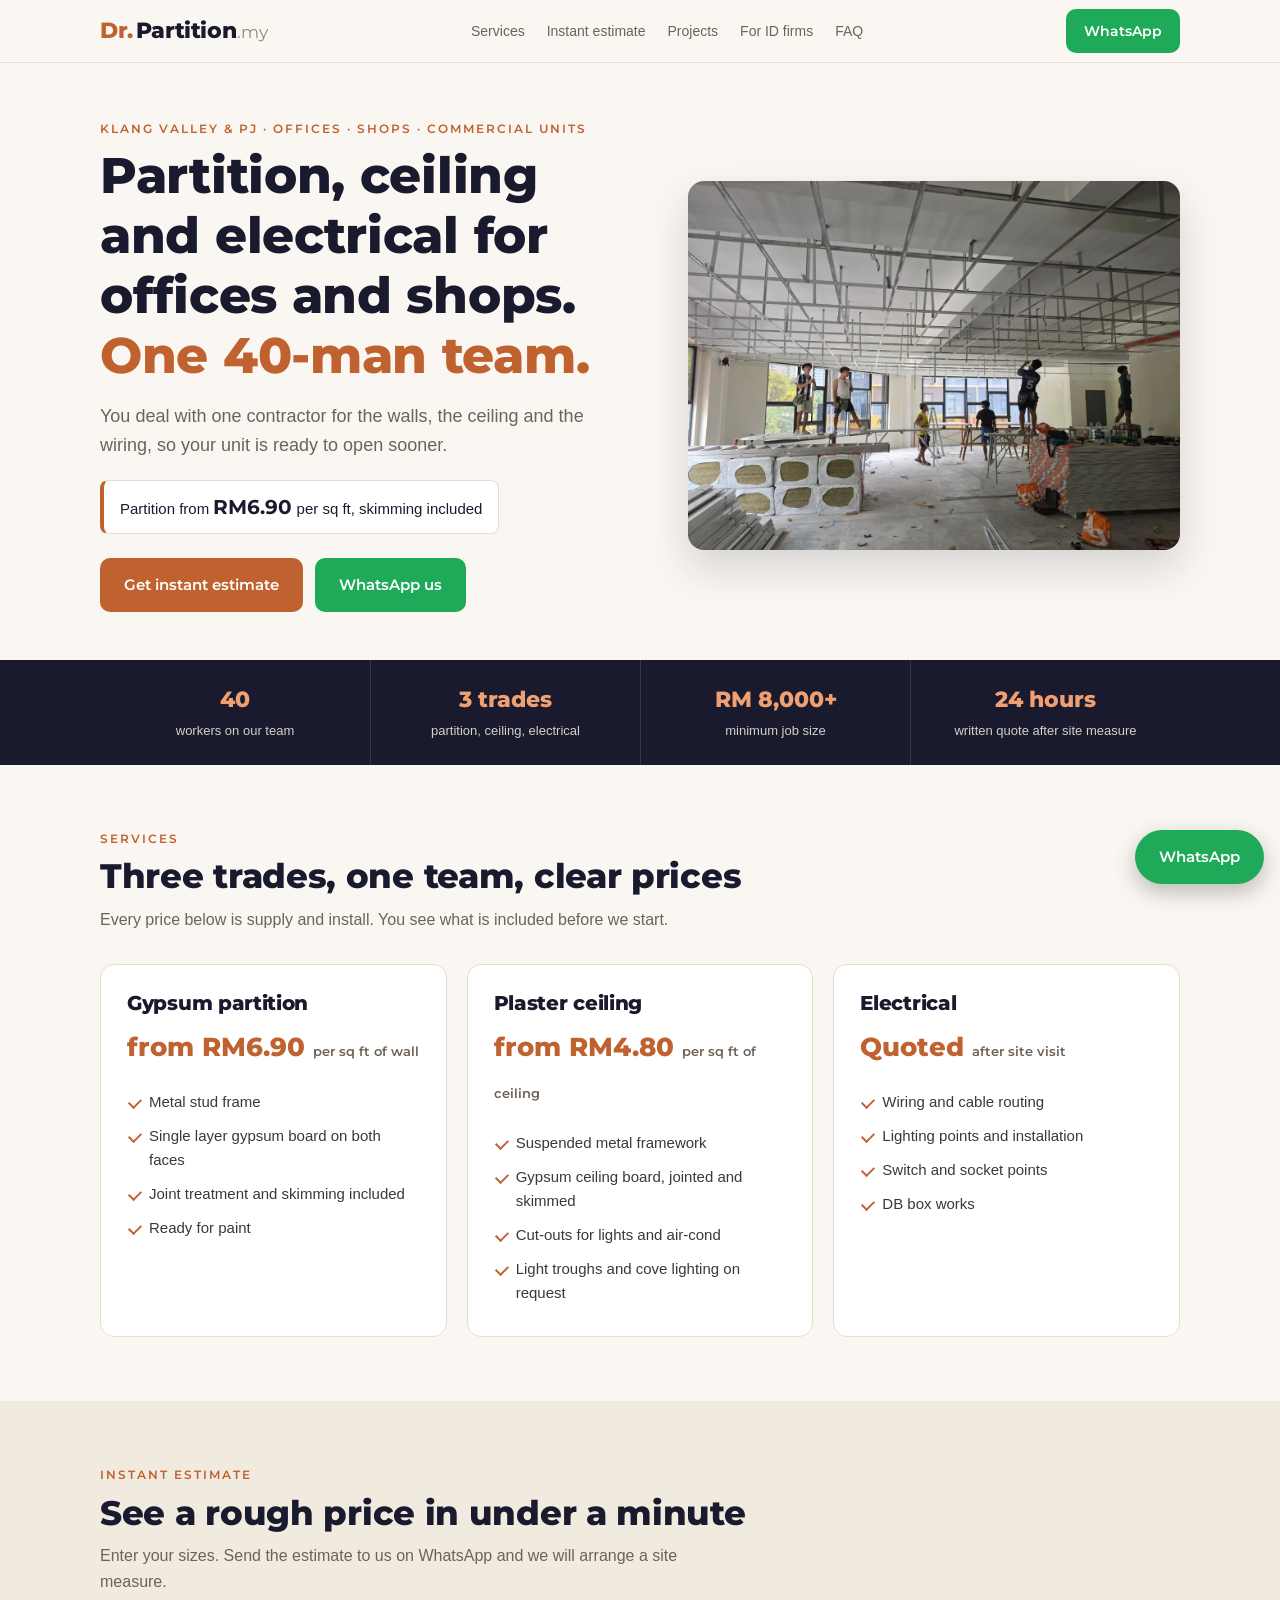
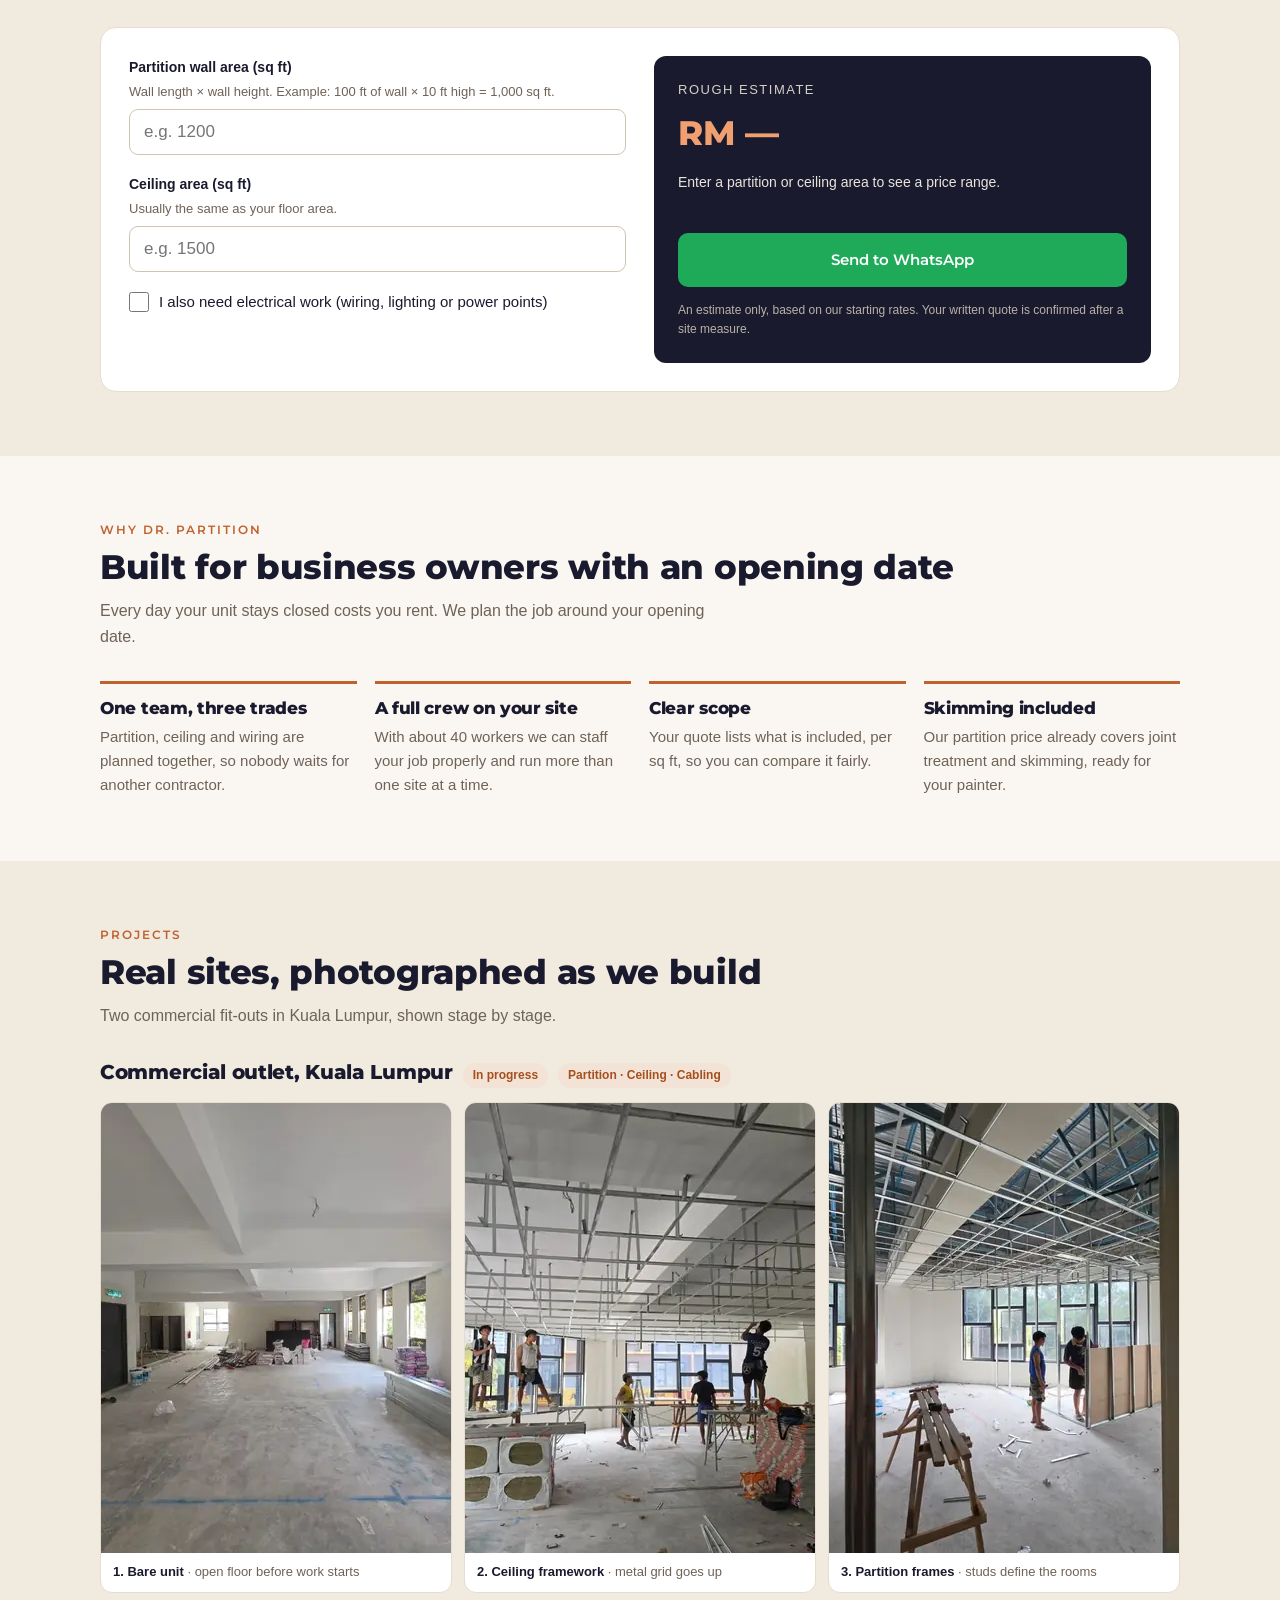
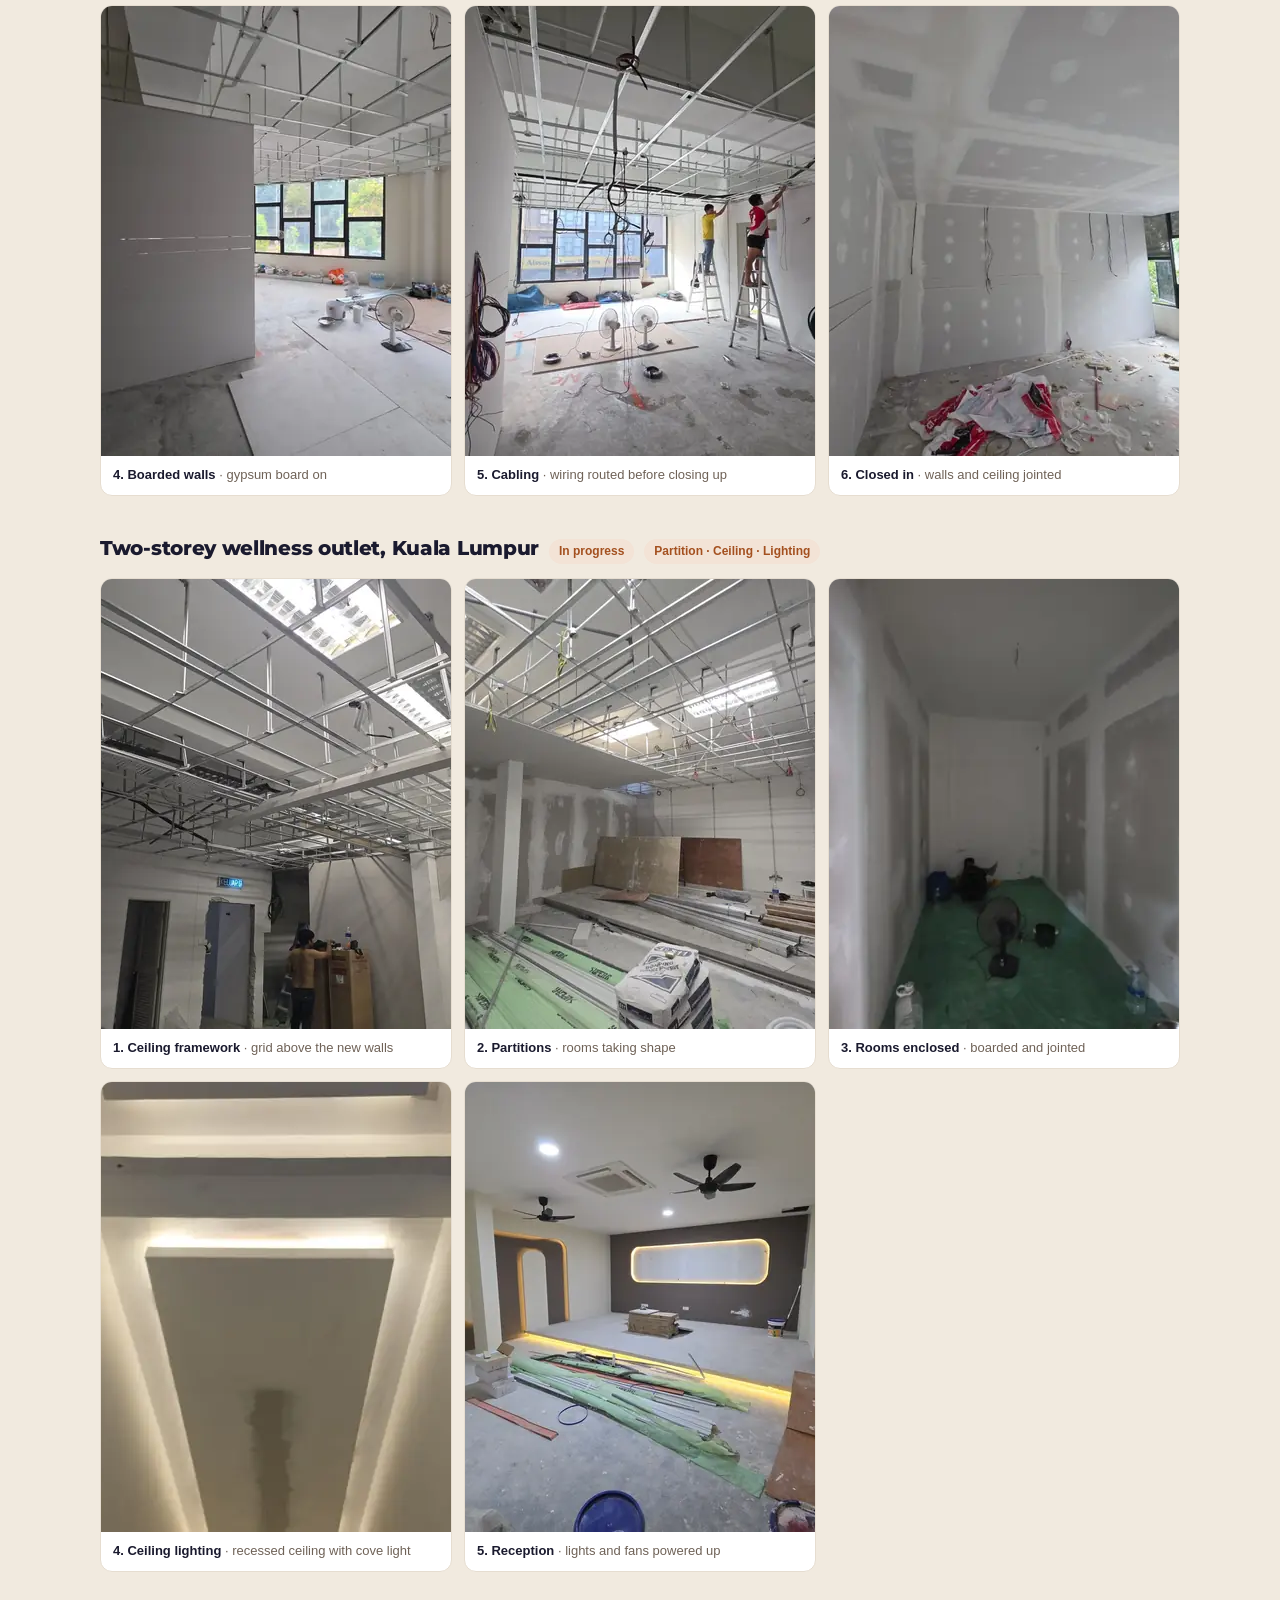
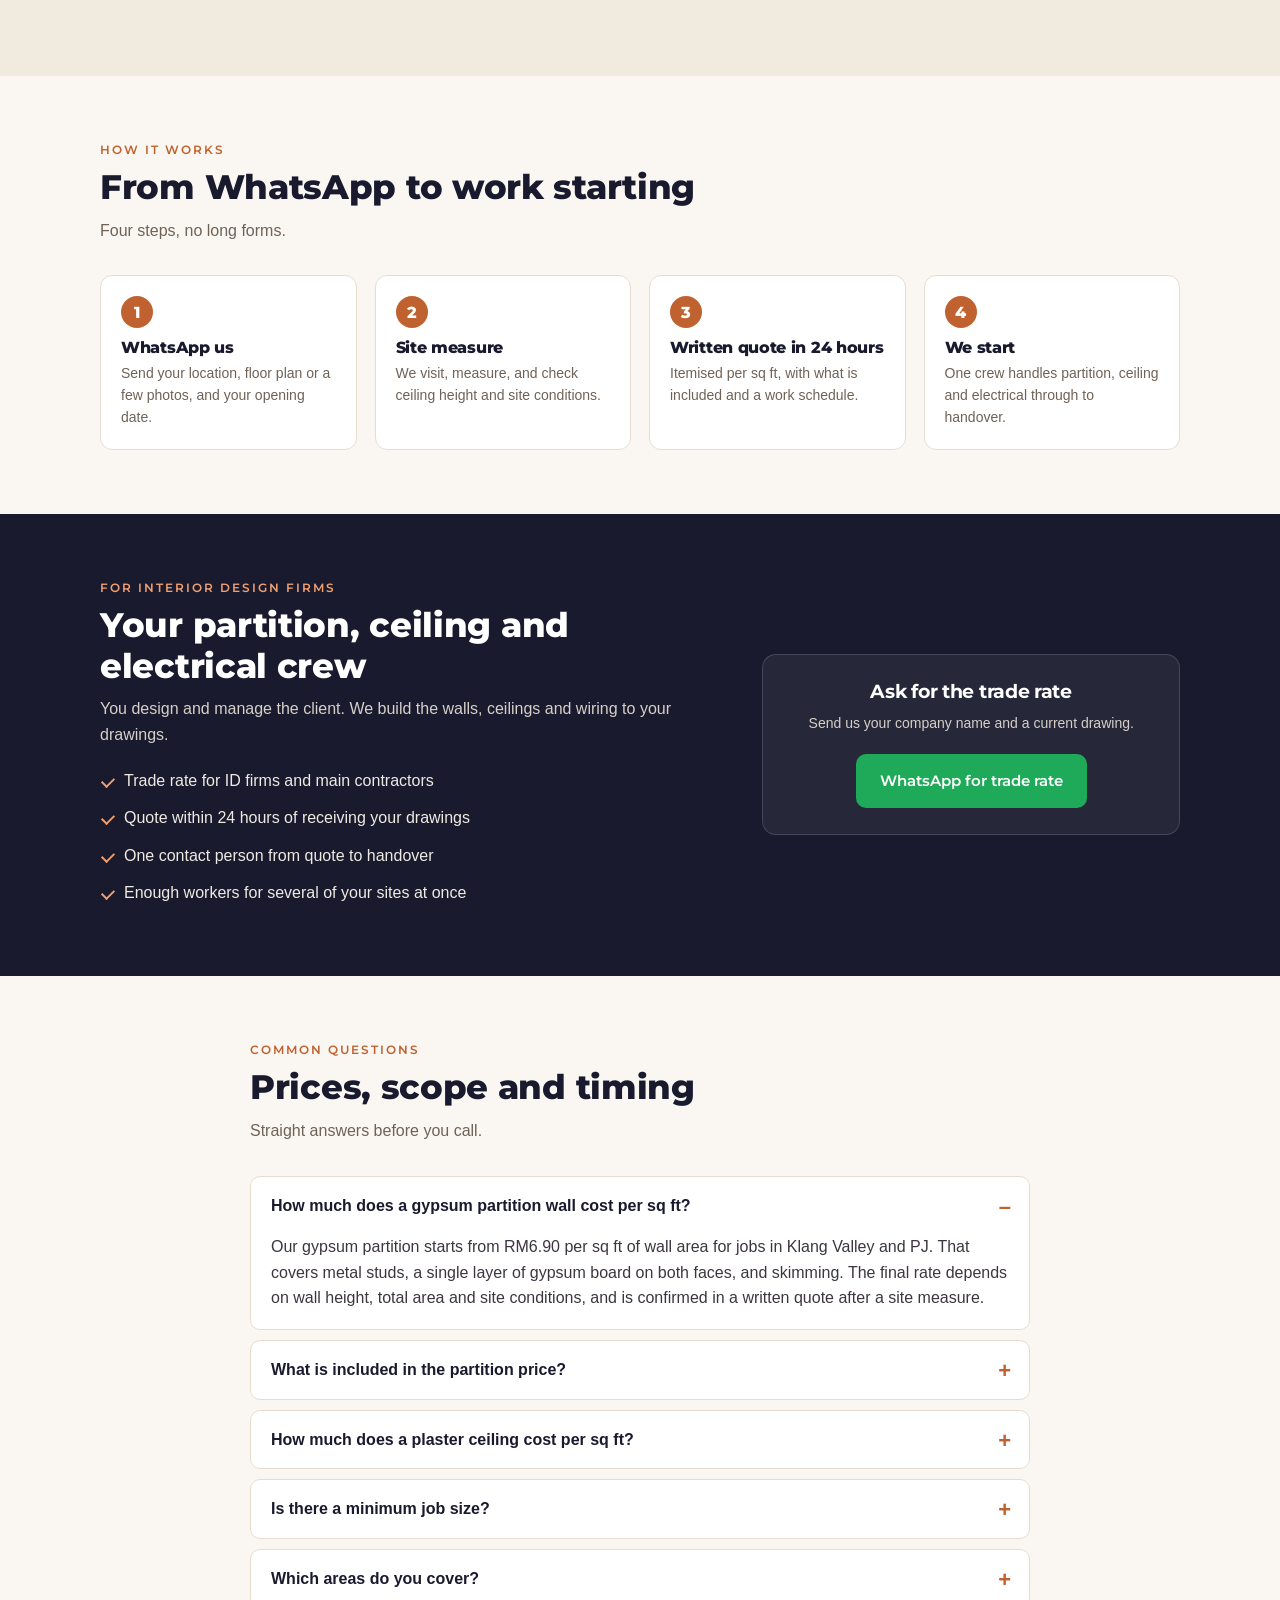
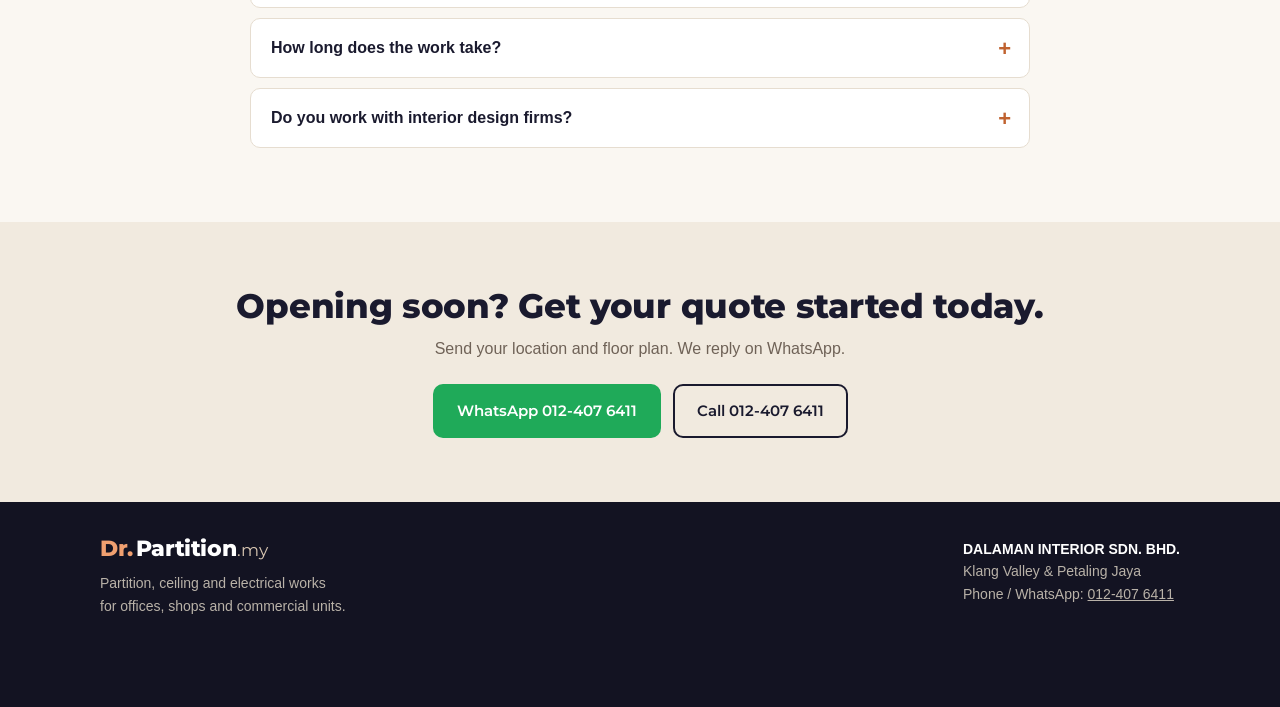
==== index.html @ 58183020 "Dr. Partition.my landing page: partition, ceiling, electrical Single static page with instant estima" ====
<!DOCTYPE html>
<html lang="en-MY">
<head>
<meta charset="UTF-8">
<meta name="viewport" content="width=device-width, initial-scale=1">
<title>Dr. Partition.my | Office & Shop Partition, Ceiling and Electrical in Klang Valley</title>
<meta name="description" content="Gypsum partition from RM6.90 per sq ft with skimming included, plaster ceiling from RM4.80 per sq ft, plus wiring. One 40-man team for offices and shops in Klang Valley and PJ. Jobs from RM 8,000.">
<link rel="canonical" href="https://drpartition.my/">
<meta property="og:type" content="website">
<meta property="og:title" content="Dr. Partition.my | Partition, Ceiling and Electrical for Offices and Shops">
<meta property="og:description" content="Partition from RM6.90 per sq ft, skimming included. One 40-man team in Klang Valley and PJ.">
<meta property="og:url" content="https://drpartition.my/">
<meta property="og:image" content="https://drpartition.my/img/a2-ceiling-grid.webp">
<meta name="theme-color" content="#1a1a2e">
<link rel="icon" href="data:image/svg+xml,%3Csvg xmlns='http://www.w3.org/2000/svg' viewBox='0 0 64 64'%3E%3Crect width='64' height='64' rx='12' fill='%231a1a2e'/%3E%3Ctext x='32' y='44' font-family='Arial' font-weight='800' font-size='34' text-anchor='middle' fill='%23f0a070'%3EDr%3C/text%3E%3C/svg%3E">
<link rel="preconnect" href="https://fonts.googleapis.com">
<link rel="preconnect" href="https://fonts.gstatic.com" crossorigin>
<link rel="stylesheet" href="https://fonts.googleapis.com/css2?family=Montserrat:wght@400;600;800&display=swap">
<style>
  :root { --ink:#1a1a2e; --accent:#c0622f; --accent-d:#a4501f; --muted:#6f6257; --line:#e6ddd0; --bg:#faf7f2; --card:#fff; --wa:#1faa59; }
  * { box-sizing:border-box; margin:0; padding:0; }
  html { scroll-behavior:smooth; }
  body { font-family:-apple-system,BlinkMacSystemFont,'Segoe UI',Roboto,sans-serif; color:var(--ink); background:var(--bg); line-height:1.6; font-size:16px; }
  img { max-width:100%; display:block; }
  a { color:inherit; }
  h1,h2,h3 { font-family:'Montserrat',sans-serif; line-height:1.2; letter-spacing:-.3px; }
  h2 { font-size:clamp(24px,3.4vw,34px); font-weight:800; margin-bottom:10px; }
  .wrap { max-width:1120px; margin:0 auto; padding:0 20px; }
  section { padding:64px 0; }
  .lead { color:var(--muted); max-width:640px; margin-bottom:32px; }
  .eyebrow { font-family:'Montserrat',sans-serif; font-weight:600; font-size:12px; letter-spacing:2px; text-transform:uppercase; color:var(--accent); margin-bottom:8px; }

  .brand { font-family:'Montserrat',sans-serif; font-weight:800; font-size:22px; letter-spacing:-.4px; color:var(--ink); text-decoration:none; white-space:nowrap; display:inline-flex; align-items:baseline; line-height:1; }
  .brand .b-dr { color:var(--accent); margin-right:3px; }
  .brand .b-tld { font-weight:400; color:#9a8470; letter-spacing:0; font-size:.78em; margin-left:1px; }
  .brand.on-dark { color:#fff; } .brand.on-dark .b-dr { color:#f0a070; } .brand.on-dark .b-tld { color:#d9c7b3; }

  header.top { position:sticky; top:0; z-index:20; background:rgba(250,247,242,.94); backdrop-filter:blur(8px); border-bottom:1px solid var(--line); }
  header.top .wrap { display:flex; align-items:center; justify-content:space-between; height:62px; gap:16px; }
  header.top nav { display:flex; gap:22px; font-size:14px; }
  header.top nav a { text-decoration:none; color:var(--muted); }
  header.top nav a:hover { color:var(--ink); }

  .btn { display:inline-flex; align-items:center; justify-content:center; gap:8px; font-family:'Montserrat',sans-serif; font-weight:600; font-size:15px; padding:13px 22px; border-radius:10px; text-decoration:none; border:2px solid transparent; cursor:pointer; white-space:nowrap; }
  .btn-wa { background:var(--wa); color:#fff; } .btn-wa:hover { background:#17904a; }
  .btn-main { background:var(--accent); color:#fff; } .btn-main:hover { background:var(--accent-d); }
  .btn-line { border-color:var(--ink); color:var(--ink); background:transparent; } .btn-line:hover { background:var(--ink); color:#fff; }
  .btn-sm { padding:9px 16px; font-size:14px; }

  .hero { padding:56px 0 48px; }
  .hero .wrap { display:grid; grid-template-columns:1.05fr .95fr; gap:44px; align-items:center; }
  .hero h1 { font-size:clamp(30px,4.6vw,50px); font-weight:800; margin-bottom:16px; }
  .hero h1 em { font-style:normal; color:var(--accent); }
  .hero p.sub { font-size:18px; color:var(--muted); margin-bottom:20px; max-width:520px; }
  .price-line { display:inline-block; background:#fff; border:1px solid var(--line); border-left:4px solid var(--accent); border-radius:8px; padding:10px 16px; margin-bottom:24px; font-size:15px; }
  .price-line b { font-family:'Montserrat',sans-serif; font-size:20px; }
  .cta-row { display:flex; flex-wrap:wrap; gap:12px; }
  .hero-img { border-radius:16px; overflow:hidden; aspect-ratio:4/3; background:#ddd; box-shadow:0 18px 40px rgba(26,26,46,.16); }
  .hero-img img { width:100%; height:100%; object-fit:cover; }

  .facts { background:var(--ink); color:#fff; padding:0; }
  .facts .wrap { display:grid; grid-template-columns:repeat(4,1fr); }
  .fact { padding:22px 14px; text-align:center; border-left:1px solid rgba(255,255,255,.12); }
  .fact:first-child { border-left:0; }
  .fact b { display:block; font-family:'Montserrat',sans-serif; font-size:22px; font-weight:800; color:#f0a070; }
  .fact span { font-size:13px; color:#d6d0c8; }

  .cards { display:grid; grid-template-columns:repeat(3,1fr); gap:20px; }
  .card { background:var(--card); border:1px solid var(--line); border-radius:14px; padding:26px; display:flex; flex-direction:column; }
  .card h3 { font-size:20px; font-weight:800; margin-bottom:6px; }
  .card .from { font-family:'Montserrat',sans-serif; font-weight:800; font-size:26px; color:var(--accent); margin:6px 0 2px; }
  .card .from small { font-size:13px; font-weight:600; color:var(--muted); }
  .card ul { list-style:none; margin-top:14px; font-size:15px; color:#3d3640; }
  .card li { padding:5px 0 5px 22px; position:relative; }
  .card li::before { content:""; position:absolute; left:2px; top:13px; width:10px; height:6px; border-left:2px solid var(--accent); border-bottom:2px solid var(--accent); transform:rotate(-45deg); }

  #estimate { background:#f1eadf; }
  .calc { display:grid; grid-template-columns:1fr 1fr; gap:28px; background:#fff; border:1px solid var(--line); border-radius:16px; padding:28px; }
  .field { margin-bottom:18px; }
  .field label { display:block; font-weight:600; font-size:14px; margin-bottom:4px; }
  .field small { display:block; color:var(--muted); font-size:13px; margin-bottom:6px; }
  .field input[type=number] { width:100%; padding:12px 14px; font-size:17px; border:1px solid #cfc4b4; border-radius:9px; background:#fff; color:var(--ink); }
  .field input[type=number]:focus { outline:2px solid var(--accent); border-color:var(--accent); }
  .check { display:flex; gap:10px; align-items:flex-start; font-size:15px; }
  .check input { width:20px; height:20px; margin-top:2px; accent-color:var(--accent); }
  .result { background:var(--ink); color:#fff; border-radius:12px; padding:24px; display:flex; flex-direction:column; justify-content:center; }
  .result .r-label { font-size:13px; letter-spacing:1.5px; text-transform:uppercase; color:#d6d0c8; }
  .result .r-amt { font-family:'Montserrat',sans-serif; font-weight:800; font-size:clamp(24px,3.4vw,34px); color:#f0a070; margin:6px 0 10px; }
  .result .r-note { font-size:14px; color:#e9e4dc; margin-bottom:18px; min-height:44px; }
  .result .fine { font-size:12px; color:#b9b2a8; margin-top:14px; }

  .why { display:grid; grid-template-columns:repeat(4,1fr); gap:18px; }
  .why div { border-top:3px solid var(--accent); padding-top:14px; }
  .why h3 { font-size:17px; font-weight:800; margin-bottom:6px; }
  .why p { font-size:15px; color:var(--muted); }

  .proj { margin-bottom:40px; }
  .proj-head { display:flex; flex-wrap:wrap; align-items:baseline; gap:10px; margin-bottom:14px; }
  .proj-head h3 { font-size:20px; font-weight:800; }
  .tag { font-size:12px; font-weight:600; background:#f3e3d6; color:var(--accent-d); border-radius:20px; padding:3px 10px; }
  .strip { display:grid; grid-template-columns:repeat(3,1fr); gap:12px; }
  figure { background:#fff; border:1px solid var(--line); border-radius:12px; overflow:hidden; }
  figure img { width:100%; aspect-ratio:4/3; object-fit:cover; background:#e9e2d6; }
  figcaption { padding:9px 12px; font-size:13px; color:var(--muted); }
  figcaption b { color:var(--ink); }

  .steps { display:grid; grid-template-columns:repeat(4,1fr); gap:18px; counter-reset:s; }
  .step { background:#fff; border:1px solid var(--line); border-radius:12px; padding:20px; counter-increment:s; }
  .step::before { content:counter(s); display:inline-flex; width:32px; height:32px; border-radius:50%; background:var(--accent); color:#fff; align-items:center; justify-content:center; font-family:'Montserrat',sans-serif; font-weight:800; margin-bottom:10px; }
  .step h3 { font-size:16px; font-weight:800; margin-bottom:4px; }
  .step p { font-size:14px; color:var(--muted); }

  #id-firms { background:var(--ink); color:#fff; }
  #id-firms .wrap { display:grid; grid-template-columns:1.2fr .8fr; gap:36px; align-items:center; }
  #id-firms p { color:#d6d0c8; margin-bottom:10px; }
  #id-firms ul { list-style:none; margin:14px 0 0; }
  #id-firms li { padding:6px 0 6px 24px; position:relative; color:#efeae2; }
  #id-firms li::before { content:""; position:absolute; left:2px; top:15px; width:10px; height:6px; border-left:2px solid #f0a070; border-bottom:2px solid #f0a070; transform:rotate(-45deg); }
  #id-firms .box { background:rgba(255,255,255,.06); border:1px solid rgba(255,255,255,.14); border-radius:14px; padding:26px; text-align:center; }

  details { background:#fff; border:1px solid var(--line); border-radius:10px; margin-bottom:10px; }
  summary { cursor:pointer; padding:16px 20px; font-weight:600; list-style:none; position:relative; padding-right:44px; }
  summary::-webkit-details-marker { display:none; }
  summary::after { content:"+"; position:absolute; right:18px; top:12px; font-size:22px; color:var(--accent); }
  details[open] summary::after { content:"–"; }
  details p { padding:0 20px 18px; color:#3d3640; }

  .final { text-align:center; }
  .final .cta-row { justify-content:center; margin-top:22px; }
  footer { background:#131322; color:#b9b2a8; padding:36px 0 90px; font-size:14px; }
  footer .wrap { display:flex; flex-wrap:wrap; justify-content:space-between; gap:20px; }
  footer b { color:#fff; }
  .float-wa { position:fixed; right:16px; bottom:16px; z-index:30; box-shadow:0 8px 22px rgba(0,0,0,.25); border-radius:40px; }

  @media (max-width:900px) {
    .hero .wrap, .calc, #id-firms .wrap { grid-template-columns:1fr; }
    .cards, .why, .steps { grid-template-columns:1fr 1fr; }
    header.top nav { display:none; }
  }
  @media (max-width:600px) {
    section { padding:44px 0; }
    .hero { padding:32px 0 36px; }
    .cards, .why, .steps { grid-template-columns:1fr; }
    .facts .wrap { grid-template-columns:1fr 1fr; }
    .fact:nth-child(3) { border-left:0; }
    .fact:nth-child(n+3) { border-top:1px solid rgba(255,255,255,.12); }
    .strip { grid-template-columns:1fr 1fr; }
    .cta-row .btn { flex:1 1 100%; }
    .calc { padding:18px; }
  }
</style>
<script type="application/ld+json">
{
  "@context":"https://schema.org",
  "@type":"GeneralContractor",
  "name":"Dr. Partition.my",
  "legalName":"DALAMAN INTERIOR SDN. BHD.",
  "url":"https://drpartition.my/",
  "image":"https://drpartition.my/img/a2-ceiling-grid.webp",
  "telephone":"+60124076411",
  "description":"Gypsum partition, plaster ceiling and electrical works for offices, shops and commercial units in Klang Valley and Petaling Jaya.",
  "areaServed":[{"@type":"City","name":"Petaling Jaya"},{"@type":"City","name":"Kuala Lumpur"},{"@type":"AdministrativeArea","name":"Klang Valley"}],
  "address":{"@type":"PostalAddress","addressLocality":"Petaling Jaya","addressRegion":"Selangor","addressCountry":"MY"},
  "priceRange":"From RM6.90 per sq ft",
  "makesOffer":[
    {"@type":"Offer","name":"Gypsum board partition, single layer both faces, skimming included","priceSpecification":{"@type":"UnitPriceSpecification","price":"6.90","priceCurrency":"MYR","unitText":"sq ft"}},
    {"@type":"Offer","name":"Plaster ceiling","priceSpecification":{"@type":"UnitPriceSpecification","price":"4.80","priceCurrency":"MYR","unitText":"sq ft"}},
    {"@type":"Offer","name":"Electrical wiring, lighting and power points"}
  ]
}
</script>
<script type="application/ld+json">
{
  "@context":"https://schema.org",
  "@type":"FAQPage",
  "mainEntity":[
    {"@type":"Question","name":"How much does a gypsum partition wall cost per sq ft?","acceptedAnswer":{"@type":"Answer","text":"Our gypsum partition starts from RM6.90 per sq ft of wall area for jobs in Klang Valley and PJ. That covers metal studs, a single layer of gypsum board on both faces, and skimming. The final rate depends on wall height, total area and site conditions, and is confirmed in a written quote after a site measure."}},
    {"@type":"Question","name":"What is included in the partition price?","acceptedAnswer":{"@type":"Answer","text":"Supply and installation of the metal stud frame, one layer of gypsum board on each face, joint treatment and skimming, ready for painting. Doors, glass panels, sound insulation, painting and double-layer board are quoted separately."}},
    {"@type":"Question","name":"How much does a plaster ceiling cost per sq ft?","acceptedAnswer":{"@type":"Answer","text":"Plaster ceiling starts from RM4.80 per sq ft of ceiling area. Light troughs, cove lighting, L-boxes and access panels are quoted separately."}},
    {"@type":"Question","name":"Is there a minimum job size?","acceptedAnswer":{"@type":"Answer","text":"Yes. We take jobs from RM 8,000. That is roughly 1,150 sq ft of partition wall, or a mix of partition, ceiling and electrical work."}},
    {"@type":"Question","name":"Which areas do you cover?","acceptedAnswer":{"@type":"Answer","text":"Klang Valley, including Petaling Jaya, Kuala Lumpur and the surrounding areas."}},
    {"@type":"Question","name":"How long does the work take?","acceptedAnswer":{"@type":"Answer","text":"It depends on the area and the mix of work. With about 40 workers we can put a full crew on your site, and every written quote comes with a work schedule."}},
    {"@type":"Question","name":"Do you work with interior design firms?","acceptedAnswer":{"@type":"Answer","text":"Yes. Interior design firms and main contractors can ask for our trade rate. You get one contact person and quotes within 24 hours of receiving your drawings."}}
  ]
}
</script>
</head>
<body>

<header class="top">
  <div class="wrap">
    <a href="#" class="brand" aria-label="Dr. Partition.my home"><span class="b-dr">Dr.</span><span>Partition</span><span class="b-tld">.my</span></a>
    <nav aria-label="Sections">
      <a href="#services">Services</a>
      <a href="#estimate">Instant estimate</a>
      <a href="#projects">Projects</a>
      <a href="#id-firms">For ID firms</a>
      <a href="#faq">FAQ</a>
    </nav>
    <a class="btn btn-wa btn-sm" data-wa="Hi Dr. Partition, I'd like a quote for my office/shop.">WhatsApp</a>
  </div>
</header>

<section class="hero">
  <div class="wrap">
    <div>
      <div class="eyebrow">Klang Valley &amp; PJ · Offices · Shops · Commercial units</div>
      <h1>Partition, ceiling and electrical for offices and shops. <em>One 40-man team.</em></h1>
      <p class="sub">You deal with one contractor for the walls, the ceiling and the wiring, so your unit is ready to open sooner.</p>
      <div class="price-line">Partition from <b>RM6.90</b> per sq ft, skimming included</div>
      <div class="cta-row">
        <a class="btn btn-main" href="#estimate">Get instant estimate</a>
        <a class="btn btn-wa" data-wa="Hi Dr. Partition, I'd like a quote for my office/shop.">WhatsApp us</a>
      </div>
    </div>
    <div class="hero-img"><img src="img/a2-ceiling-grid.webp" width="1200" height="900" alt="Dr. Partition crew installing a ceiling grid and partition in a commercial unit" fetchpriority="high"></div>
  </div>
</section>

<section class="facts" aria-label="Key facts">
  <div class="wrap">
    <div class="fact"><b>40</b><span>workers on our team</span></div>
    <div class="fact"><b>3 trades</b><span>partition, ceiling, electrical</span></div>
    <div class="fact"><b>RM 8,000+</b><span>minimum job size</span></div>
    <div class="fact"><b>24 hours</b><span>written quote after site measure</span></div>
  </div>
</section>

<section id="services">
  <div class="wrap">
    <div class="eyebrow">Services</div>
    <h2>Three trades, one team, clear prices</h2>
    <p class="lead">Every price below is supply and install. You see what is included before we start.</p>
    <div class="cards">
      <div class="card">
        <h3>Gypsum partition</h3>
        <div class="from">from RM6.90 <small>per sq ft of wall</small></div>
        <ul>
          <li>Metal stud frame</li>
          <li>Single layer gypsum board on both faces</li>
          <li>Joint treatment and skimming included</li>
          <li>Ready for paint</li>
        </ul>
      </div>
      <div class="card">
        <h3>Plaster ceiling</h3>
        <div class="from">from RM4.80 <small>per sq ft of ceiling</small></div>
        <ul>
          <li>Suspended metal framework</li>
          <li>Gypsum ceiling board, jointed and skimmed</li>
          <li>Cut-outs for lights and air-cond</li>
          <li>Light troughs and cove lighting on request</li>
        </ul>
      </div>
      <div class="card">
        <h3>Electrical</h3>
        <div class="from">Quoted <small>after site visit</small></div>
        <ul>
          <li>Wiring and cable routing</li>
          <li>Lighting points and installation</li>
          <li>Switch and socket points</li>
          <li>DB box works</li>
        </ul>
      </div>
    </div>
  </div>
</section>

<section id="estimate">
  <div class="wrap">
    <div class="eyebrow">Instant estimate</div>
    <h2>See a rough price in under a minute</h2>
    <p class="lead">Enter your sizes. Send the estimate to us on WhatsApp and we will arrange a site measure.</p>
    <div class="calc">
      <form id="calc-form" onsubmit="return false" novalidate>
        <div class="field">
          <label for="p-sqft">Partition wall area (sq ft)</label>
          <small>Wall length × wall height. Example: 100 ft of wall × 10 ft high = 1,000 sq ft.</small>
          <input id="p-sqft" type="number" inputmode="numeric" min="0" max="500000" step="1" placeholder="e.g. 1200">
        </div>
        <div class="field">
          <label for="c-sqft">Ceiling area (sq ft)</label>
          <small>Usually the same as your floor area.</small>
          <input id="c-sqft" type="number" inputmode="numeric" min="0" max="500000" step="1" placeholder="e.g. 1500">
        </div>
        <label class="check"><input id="elec" type="checkbox"> <span>I also need electrical work (wiring, lighting or power points)</span></label>
      </form>
      <div class="result" aria-live="polite">
        <div class="r-label">Rough estimate</div>
        <div class="r-amt" id="r-amt">RM —</div>
        <div class="r-note" id="r-note">Enter a partition or ceiling area to see a price range.</div>
        <a class="btn btn-wa" id="r-wa" data-wa="Hi Dr. Partition, I'd like a quote for my office/shop.">Send to WhatsApp</a>
        <div class="fine">An estimate only, based on our starting rates. Your written quote is confirmed after a site measure.</div>
      </div>
    </div>
  </div>
</section>

<section id="why">
  <div class="wrap">
    <div class="eyebrow">Why Dr. Partition</div>
    <h2>Built for business owners with an opening date</h2>
    <p class="lead">Every day your unit stays closed costs you rent. We plan the job around your opening date.</p>
    <div class="why">
      <div><h3>One team, three trades</h3><p>Partition, ceiling and wiring are planned together, so nobody waits for another contractor.</p></div>
      <div><h3>A full crew on your site</h3><p>With about 40 workers we can staff your job properly and run more than one site at a time.</p></div>
      <div><h3>Clear scope</h3><p>Your quote lists what is included, per sq ft, so you can compare it fairly.</p></div>
      <div><h3>Skimming included</h3><p>Our partition price already covers joint treatment and skimming, ready for your painter.</p></div>
    </div>
  </div>
</section>

<section id="projects" style="background:#f1eadf">
  <div class="wrap">
    <div class="eyebrow">Projects</div>
    <h2>Real sites, photographed as we build</h2>
    <p class="lead">Two commercial fit-outs in Kuala Lumpur, shown stage by stage.</p>

    <div class="proj">
      <div class="proj-head"><h3>Commercial outlet, Kuala Lumpur</h3><span class="tag">In progress</span><span class="tag">Partition · Ceiling · Cabling</span></div>
      <div class="strip">
        <figure><img loading="lazy" src="img/a1-bare-unit-s.webp" width="600" height="450" alt="Empty commercial unit before partition work"><figcaption><b>1. Bare unit</b> · open floor before work starts</figcaption></figure>
        <figure><img loading="lazy" src="img/a2-ceiling-grid-s.webp" width="600" height="450" alt="Suspended ceiling grid being installed"><figcaption><b>2. Ceiling framework</b> · metal grid goes up</figcaption></figure>
        <figure><img loading="lazy" src="img/a3-partition-frames-s.webp" width="600" height="450" alt="Metal stud partition frames marking out rooms"><figcaption><b>3. Partition frames</b> · studs define the rooms</figcaption></figure>
        <figure><img loading="lazy" src="img/a4-boarded-wall-s.webp" width="600" height="450" alt="Gypsum board fixed to partition wall"><figcaption><b>4. Boarded walls</b> · gypsum board on</figcaption></figure>
        <figure><img loading="lazy" src="img/a5-cabling-s.webp" width="600" height="450" alt="Electrical cables routed through the ceiling space"><figcaption><b>5. Cabling</b> · wiring routed before closing up</figcaption></figure>
        <figure><img loading="lazy" src="img/a6-walls-ceiling-s.webp" width="600" height="450" alt="Partition walls and ceiling boarded and jointed"><figcaption><b>6. Closed in</b> · walls and ceiling jointed</figcaption></figure>
      </div>
    </div>

    <div class="proj">
      <div class="proj-head"><h3>Two-storey wellness outlet, Kuala Lumpur</h3><span class="tag">In progress</span><span class="tag">Partition · Ceiling · Lighting</span></div>
      <div class="strip">
        <figure><img loading="lazy" src="img/b1-ceiling-frame-s.webp" width="600" height="450" alt="Ceiling framework installed above new partition walls"><figcaption><b>1. Ceiling framework</b> · grid above the new walls</figcaption></figure>
        <figure><img loading="lazy" src="img/b2-partition-s.webp" width="600" height="450" alt="Partition walls under construction with ceiling frame above"><figcaption><b>2. Partitions</b> · rooms taking shape</figcaption></figure>
        <figure><img loading="lazy" src="img/b3-rooms-s.webp" width="600" height="450" alt="Corridor of boarded and jointed partition rooms"><figcaption><b>3. Rooms enclosed</b> · boarded and jointed</figcaption></figure>
        <figure><img loading="lazy" src="img/b4-lit-ceiling-s.webp" width="600" height="450" alt="Recessed plaster ceiling with cove lighting switched on"><figcaption><b>4. Ceiling lighting</b> · recessed ceiling with cove light</figcaption></figure>
        <figure><img loading="lazy" src="img/b5-reception-s.webp" width="600" height="450" alt="Reception area with feature wall lighting, downlights and ceiling fans"><figcaption><b>5. Reception</b> · lights and fans powered up</figcaption></figure>
      </div>
    </div>
  </div>
</section>

<section id="how">
  <div class="wrap">
    <div class="eyebrow">How it works</div>
    <h2>From WhatsApp to work starting</h2>
    <p class="lead">Four steps, no long forms.</p>
    <div class="steps">
      <div class="step"><h3>WhatsApp us</h3><p>Send your location, floor plan or a few photos, and your opening date.</p></div>
      <div class="step"><h3>Site measure</h3><p>We visit, measure, and check ceiling height and site conditions.</p></div>
      <div class="step"><h3>Written quote in 24 hours</h3><p>Itemised per sq ft, with what is included and a work schedule.</p></div>
      <div class="step"><h3>We start</h3><p>One crew handles partition, ceiling and electrical through to handover.</p></div>
    </div>
  </div>
</section>

<section id="id-firms">
  <div class="wrap">
    <div>
      <div class="eyebrow" style="color:#f0a070">For interior design firms</div>
      <h2>Your partition, ceiling and electrical crew</h2>
      <p>You design and manage the client. We build the walls, ceilings and wiring to your drawings.</p>
      <ul>
        <li>Trade rate for ID firms and main contractors</li>
        <li>Quote within 24 hours of receiving your drawings</li>
        <li>One contact person from quote to handover</li>
        <li>Enough workers for several of your sites at once</li>
      </ul>
    </div>
    <div class="box">
      <h3 style="margin-bottom:8px">Ask for the trade rate</h3>
      <p style="font-size:14px">Send us your company name and a current drawing.</p>
      <a class="btn btn-wa" style="margin-top:10px" data-wa="Hi Dr. Partition, I'm from an interior design firm and would like your trade rate. Company: ">WhatsApp for trade rate</a>
    </div>
  </div>
</section>

<section id="faq">
  <div class="wrap" style="max-width:820px">
    <div class="eyebrow">Common questions</div>
    <h2>Prices, scope and timing</h2>
    <p class="lead">Straight answers before you call.</p>
    <details open><summary>How much does a gypsum partition wall cost per sq ft?</summary><p>Our gypsum partition starts from RM6.90 per sq ft of wall area for jobs in Klang Valley and PJ. That covers metal studs, a single layer of gypsum board on both faces, and skimming. The final rate depends on wall height, total area and site conditions, and is confirmed in a written quote after a site measure.</p></details>
    <details><summary>What is included in the partition price?</summary><p>Supply and installation of the metal stud frame, one layer of gypsum board on each face, joint treatment and skimming, ready for painting. Doors, glass panels, sound insulation, painting and double-layer board are quoted separately.</p></details>
    <details><summary>How much does a plaster ceiling cost per sq ft?</summary><p>Plaster ceiling starts from RM4.80 per sq ft of ceiling area. Light troughs, cove lighting, L-boxes and access panels are quoted separately.</p></details>
    <details><summary>Is there a minimum job size?</summary><p>Yes. We take jobs from RM 8,000. That is roughly 1,150 sq ft of partition wall, or a mix of partition, ceiling and electrical work.</p></details>
    <details><summary>Which areas do you cover?</summary><p>Klang Valley, including Petaling Jaya, Kuala Lumpur and the surrounding areas.</p></details>
    <details><summary>How long does the work take?</summary><p>It depends on the area and the mix of work. With about 40 workers we can put a full crew on your site, and every written quote comes with a work schedule.</p></details>
    <details><summary>Do you work with interior design firms?</summary><p>Yes. Interior design firms and main contractors can ask for our trade rate. You get one contact person and quotes within 24 hours of receiving your drawings.</p></details>
  </div>
</section>

<section class="final" style="background:#f1eadf">
  <div class="wrap">
    <h2>Opening soon? Get your quote started today.</h2>
    <p style="color:var(--muted)">Send your location and floor plan. We reply on WhatsApp.</p>
    <div class="cta-row">
      <a class="btn btn-wa" data-wa="Hi Dr. Partition, I'd like a quote for my office/shop.">WhatsApp 012-407 6411</a>
      <a class="btn btn-line" href="tel:+60124076411">Call 012-407 6411</a>
    </div>
  </div>
</section>

<footer>
  <div class="wrap">
    <div>
      <a href="#" class="brand on-dark"><span class="b-dr">Dr.</span><span>Partition</span><span class="b-tld">.my</span></a>
      <p style="margin-top:10px">Partition, ceiling and electrical works<br>for offices, shops and commercial units.</p>
    </div>
    <div>
      <b>DALAMAN INTERIOR SDN. BHD.</b><br>
      Klang Valley &amp; Petaling Jaya<br>
      Phone / WhatsApp: <a href="tel:+60124076411">012-407 6411</a>
    </div>
  </div>
</footer>

<a class="btn btn-wa float-wa" data-wa="Hi Dr. Partition, I'd like a quote for my office/shop." aria-label="WhatsApp Dr. Partition">WhatsApp</a>

<script>
(function () {
  var WA = '60124076411';
  var RATES = { partition: [6.90, 7.90], ceiling: [4.80, 5.50] };
  var MIN_JOB = 8000;

  function waLink(text) { return 'https://wa.me/' + WA + '?text=' + encodeURIComponent(text); }

  // Returns {low, high, belowMin} in RM; inputs are cleaned to 0..500000.
  function estimate(partitionSqft, ceilingSqft) {
    var low = partitionSqft * RATES.partition[0] + ceilingSqft * RATES.ceiling[0];
    var high = partitionSqft * RATES.partition[1] + ceilingSqft * RATES.ceiling[1];
    return { low: low, high: high, belowMin: high > 0 && high < MIN_JOB };
  }
  function clean(v) { var n = parseFloat(v); if (!isFinite(n) || n < 0) return 0; return Math.min(Math.round(n), 500000); }
  function rm(n) { return 'RM ' + (Math.round(n / 10) * 10).toLocaleString('en-MY'); }

  document.querySelectorAll('[data-wa]').forEach(function (a) {
    a.href = waLink(a.getAttribute('data-wa')); a.target = '_blank'; a.rel = 'noopener';
  });

  var p = document.getElementById('p-sqft'), c = document.getElementById('c-sqft'), e = document.getElementById('elec');
  var amt = document.getElementById('r-amt'), note = document.getElementById('r-note'), btn = document.getElementById('r-wa');

  function update() {
    var ps = clean(p.value), cs = clean(c.value), el = e.checked;
    var r = estimate(ps, cs);
    var lines = ['Hi Dr. Partition, I used the estimate on your website.'];
    if (ps) lines.push('Partition: ' + ps.toLocaleString('en-MY') + ' sq ft');
    if (cs) lines.push('Ceiling: ' + cs.toLocaleString('en-MY') + ' sq ft');
    if (el) lines.push('Electrical: yes, please quote');
    if (!ps && !cs) {
      amt.textContent = 'RM —';
      note.textContent = el ? 'Electrical is quoted after a site visit. Add a partition or ceiling area for a price range.'
                            : 'Enter a partition or ceiling area to see a price range.';
    } else if (r.belowMin) {
      amt.textContent = 'From RM 8,000';
      note.textContent = 'Your sizes come to about ' + rm(r.low) + ' – ' + rm(r.high) + ', below our RM 8,000 minimum job.' +
                         (el ? ' Electrical work may bring it above the minimum.' : ' Add ceiling or electrical work, or message us to check.');
      lines.push('Estimate shown: ' + rm(r.low) + ' - ' + rm(r.high) + ' (below RM 8,000 minimum)');
    } else {
      amt.textContent = rm(r.low) + ' – ' + rm(r.high);
      note.textContent = el ? 'Partition and ceiling only. Electrical is quoted after a site visit.'
                            : 'Supply and install, skimming included.';
      lines.push('Estimate shown: ' + rm(r.low) + ' - ' + rm(r.high));
    }
    lines.push('Location: ');
    btn.href = waLink(lines.join('\n'));
  }
  [p, c].forEach(function (i) { i.addEventListener('input', update); });
  e.addEventListener('change', update);
  update();
})();
</script>
</body>
</html>
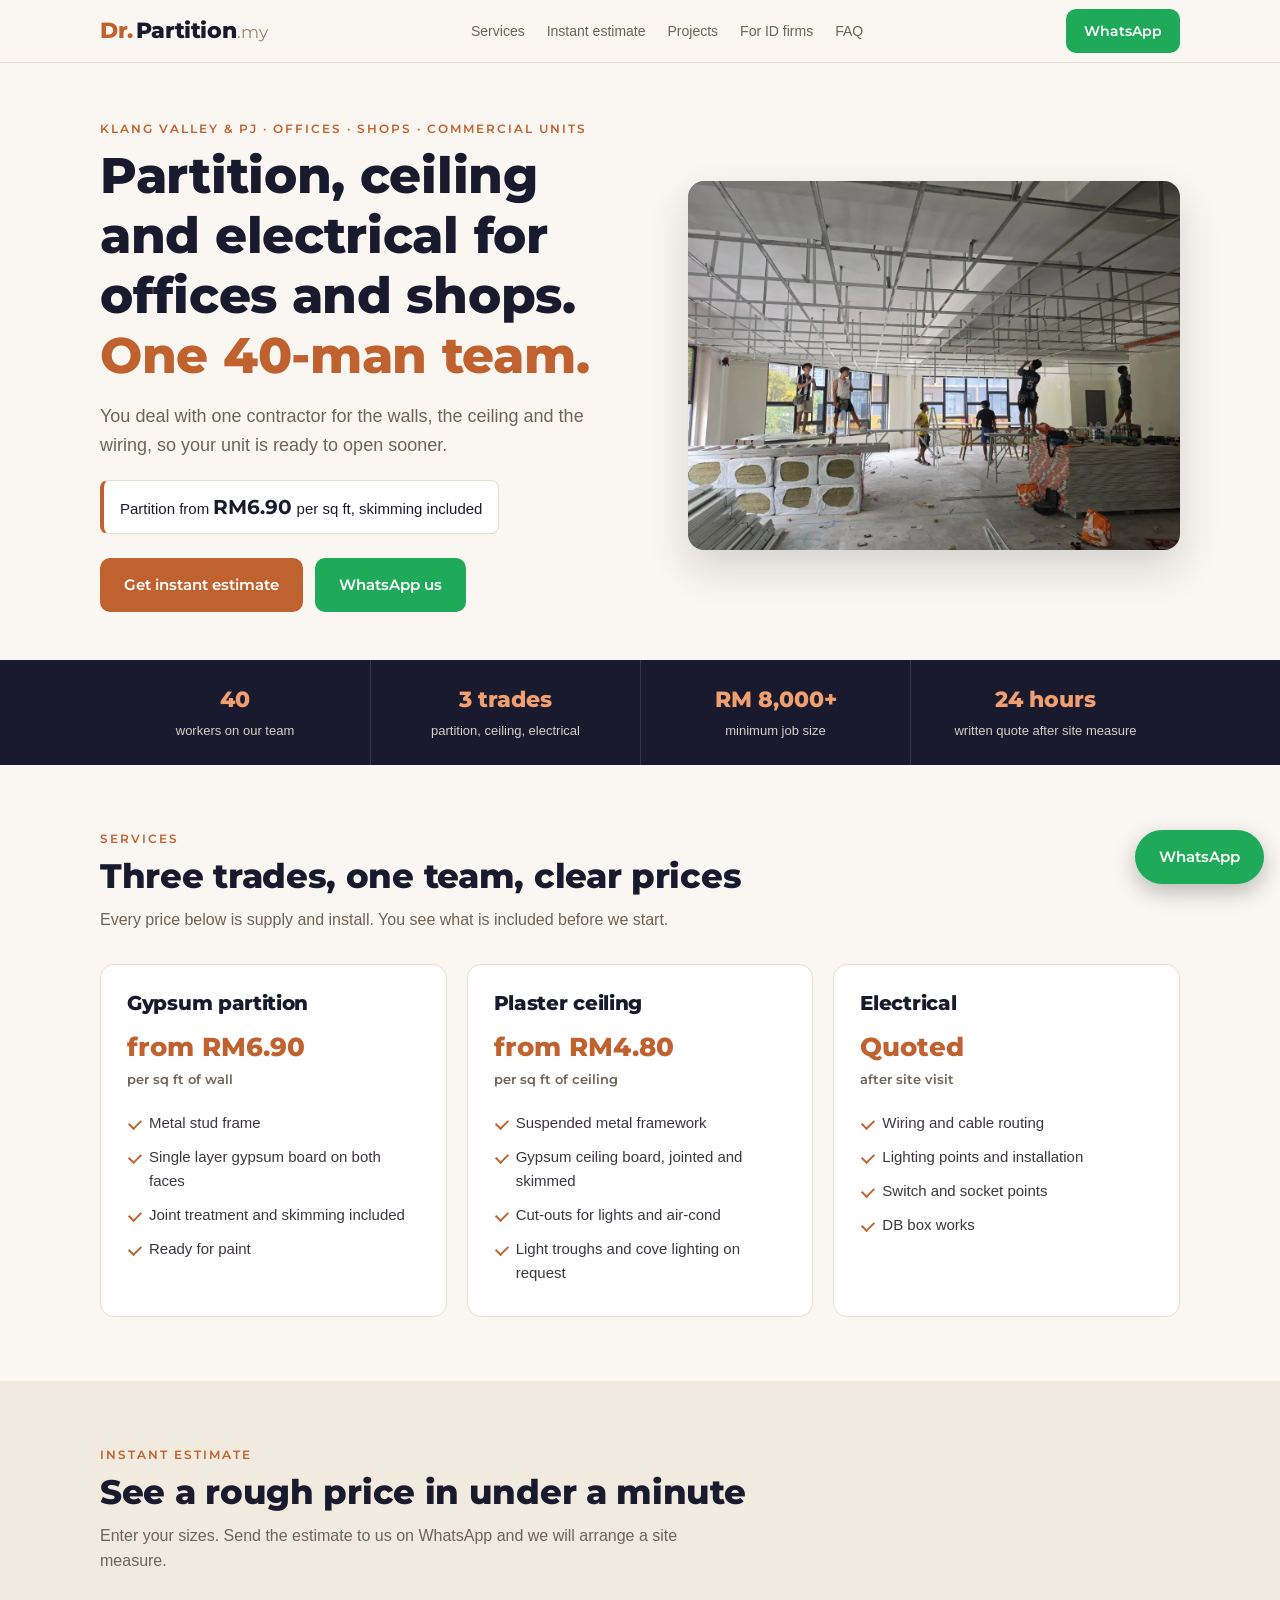
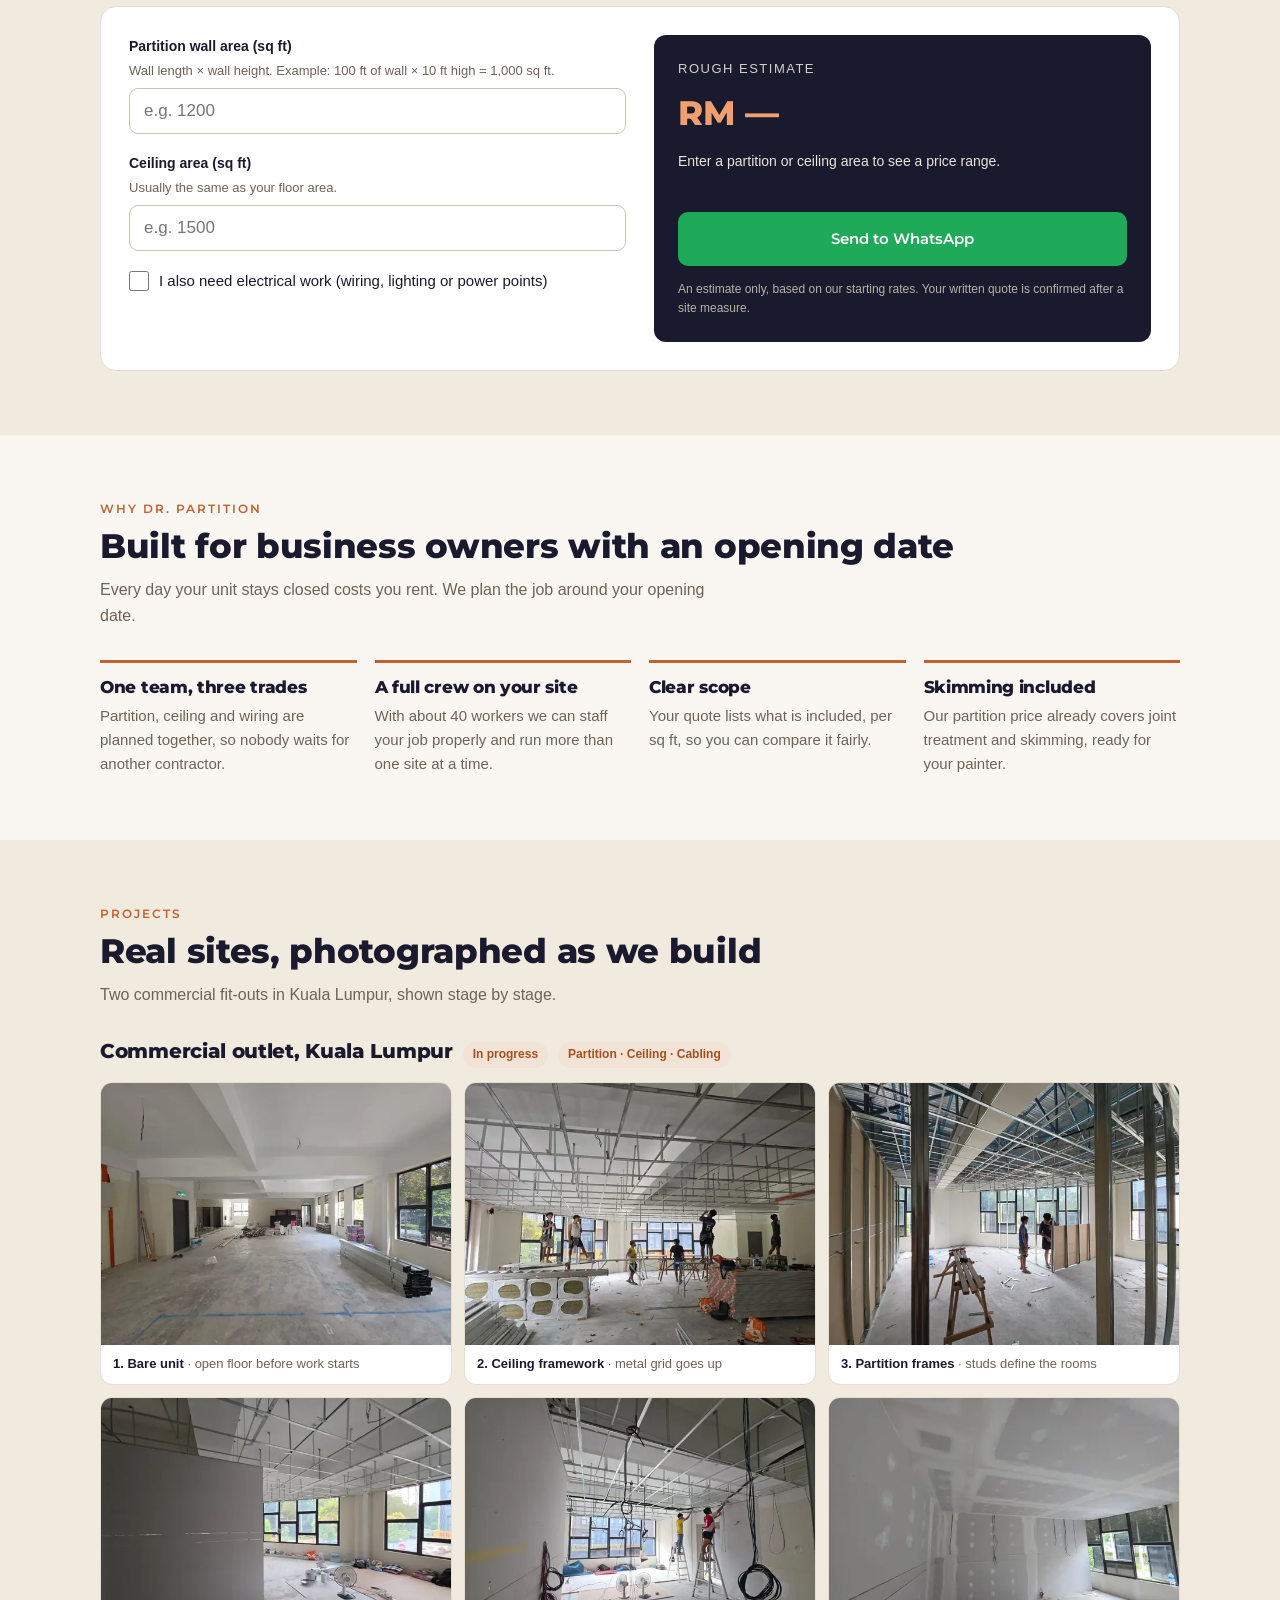
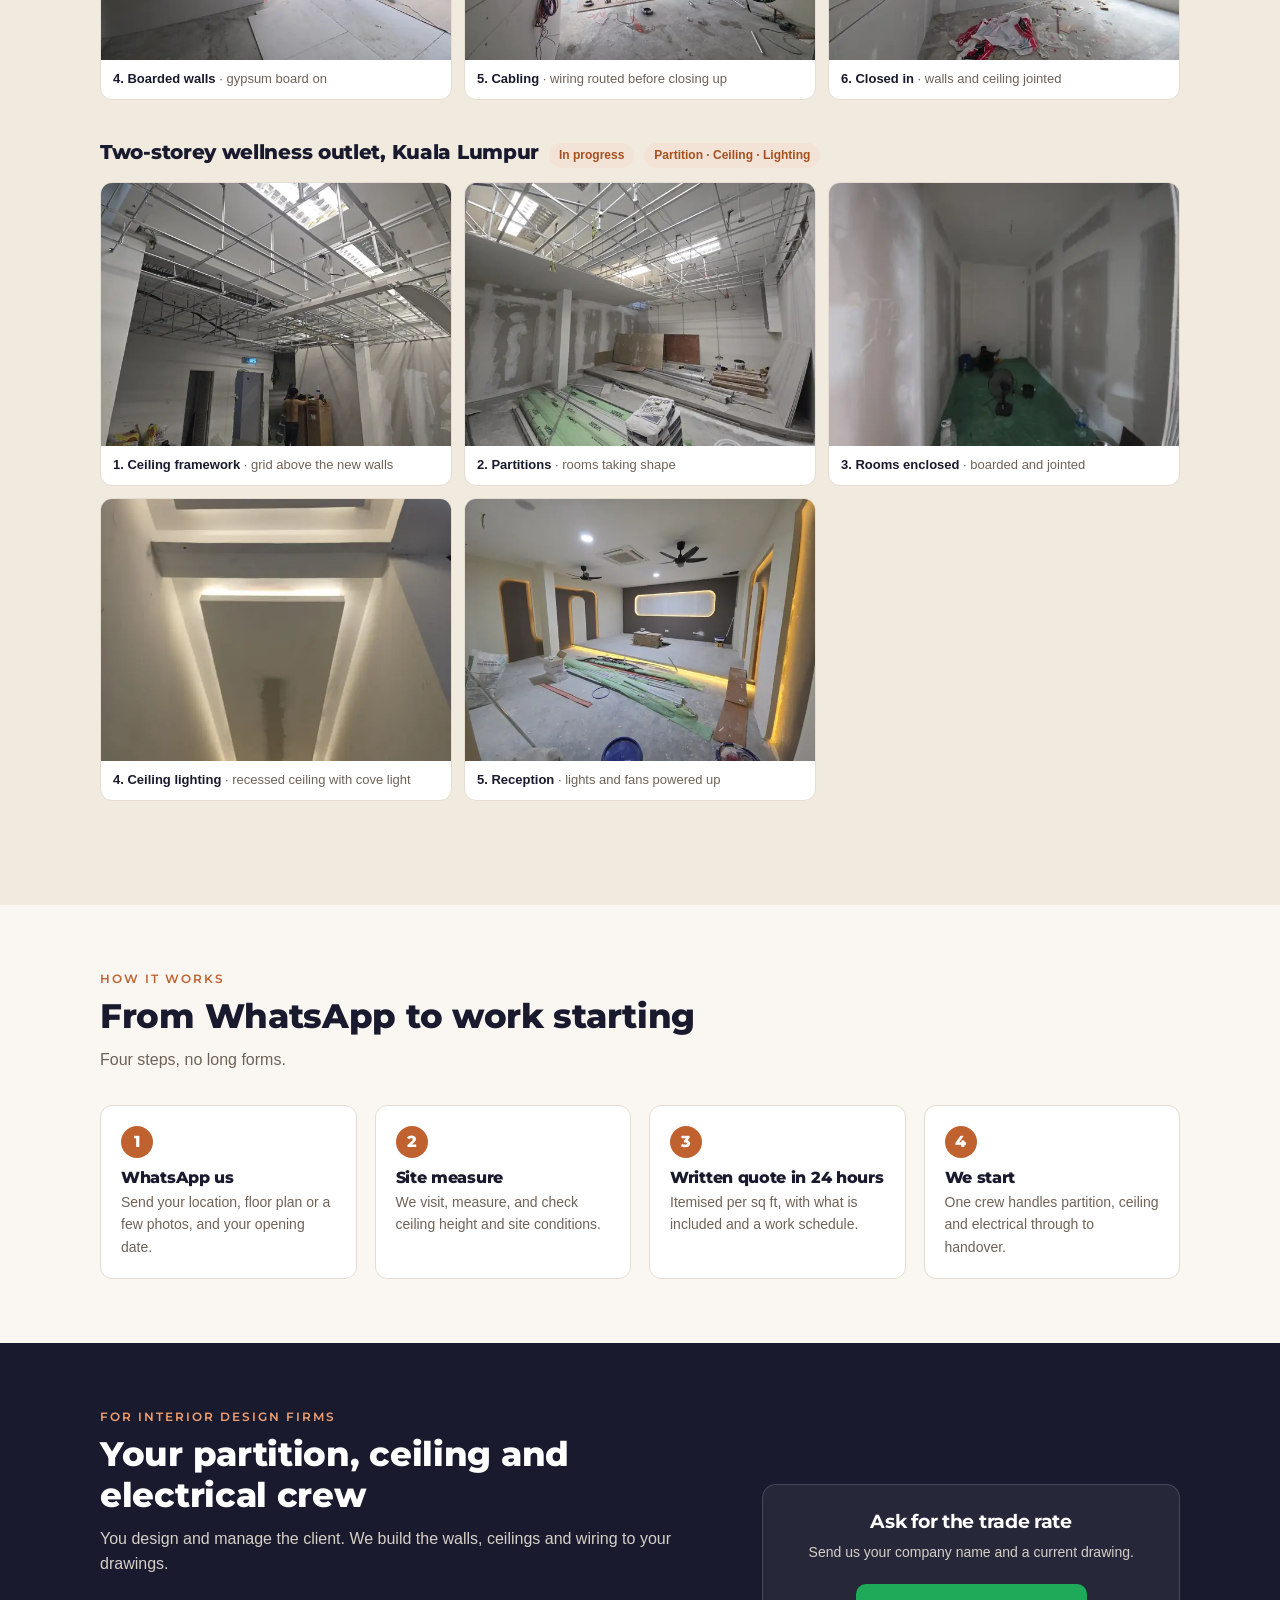
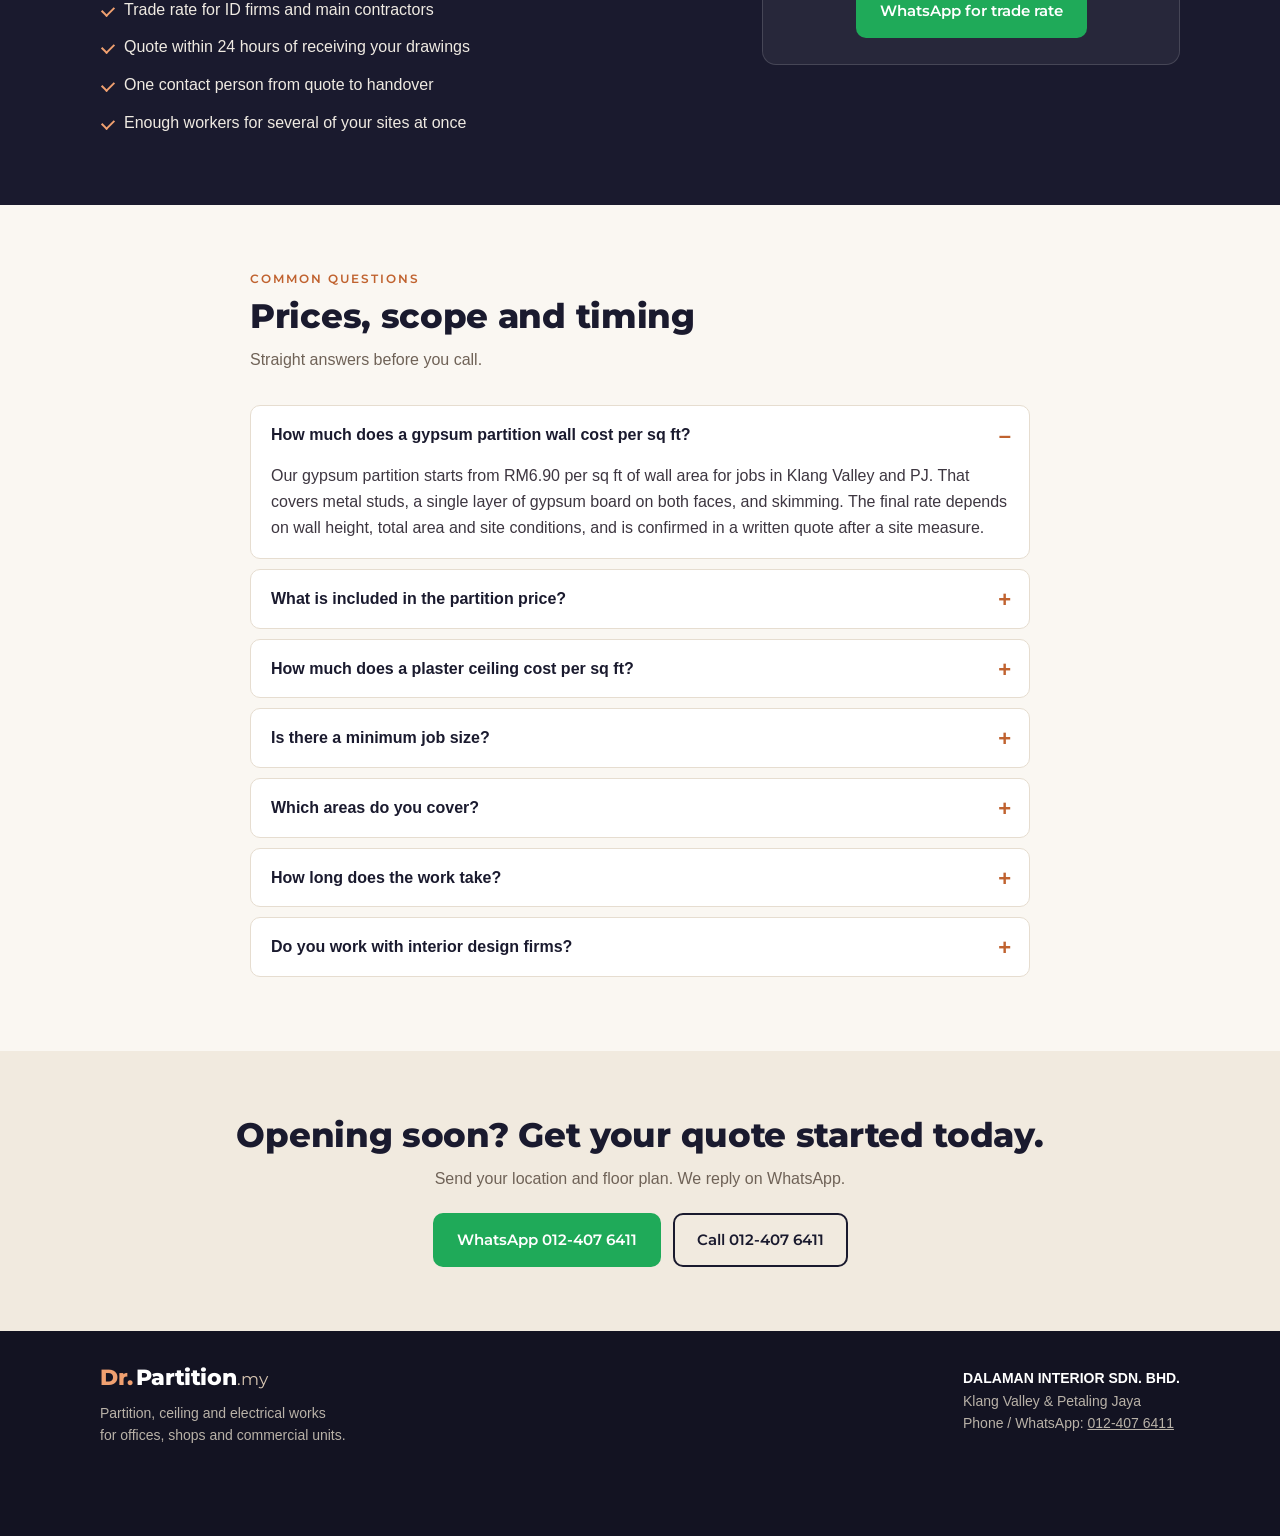
==== commit df3c30d7: "Fix project photo height; align service card prices Co-Authored-By: Claude Fable 5.2 <noreply@anthro" ====
--- a/index.html
+++ b/index.html
@@ -21,7 +21,7 @@
   * { box-sizing:border-box; margin:0; padding:0; }
   html { scroll-behavior:smooth; }
   body { font-family:-apple-system,BlinkMacSystemFont,'Segoe UI',Roboto,sans-serif; color:var(--ink); background:var(--bg); line-height:1.6; font-size:16px; }
-  img { max-width:100%; display:block; }
+  img { max-width:100%; height:auto; display:block; }
   a { color:inherit; }
   h1,h2,h3 { font-family:'Montserrat',sans-serif; line-height:1.2; letter-spacing:-.3px; }
   h2 { font-size:clamp(24px,3.4vw,34px); font-weight:800; margin-bottom:10px; }
@@ -69,7 +69,7 @@
   .card { background:var(--card); border:1px solid var(--line); border-radius:14px; padding:26px; display:flex; flex-direction:column; }
   .card h3 { font-size:20px; font-weight:800; margin-bottom:6px; }
   .card .from { font-family:'Montserrat',sans-serif; font-weight:800; font-size:26px; color:var(--accent); margin:6px 0 2px; }
-  .card .from small { font-size:13px; font-weight:600; color:var(--muted); }
+  .card .from small { display:block; font-size:13px; font-weight:600; color:var(--muted); }
   .card ul { list-style:none; margin-top:14px; font-size:15px; color:#3d3640; }
   .card li { padding:5px 0 5px 22px; position:relative; }
   .card li::before { content:""; position:absolute; left:2px; top:13px; width:10px; height:6px; border-left:2px solid var(--accent); border-bottom:2px solid var(--accent); transform:rotate(-45deg); }
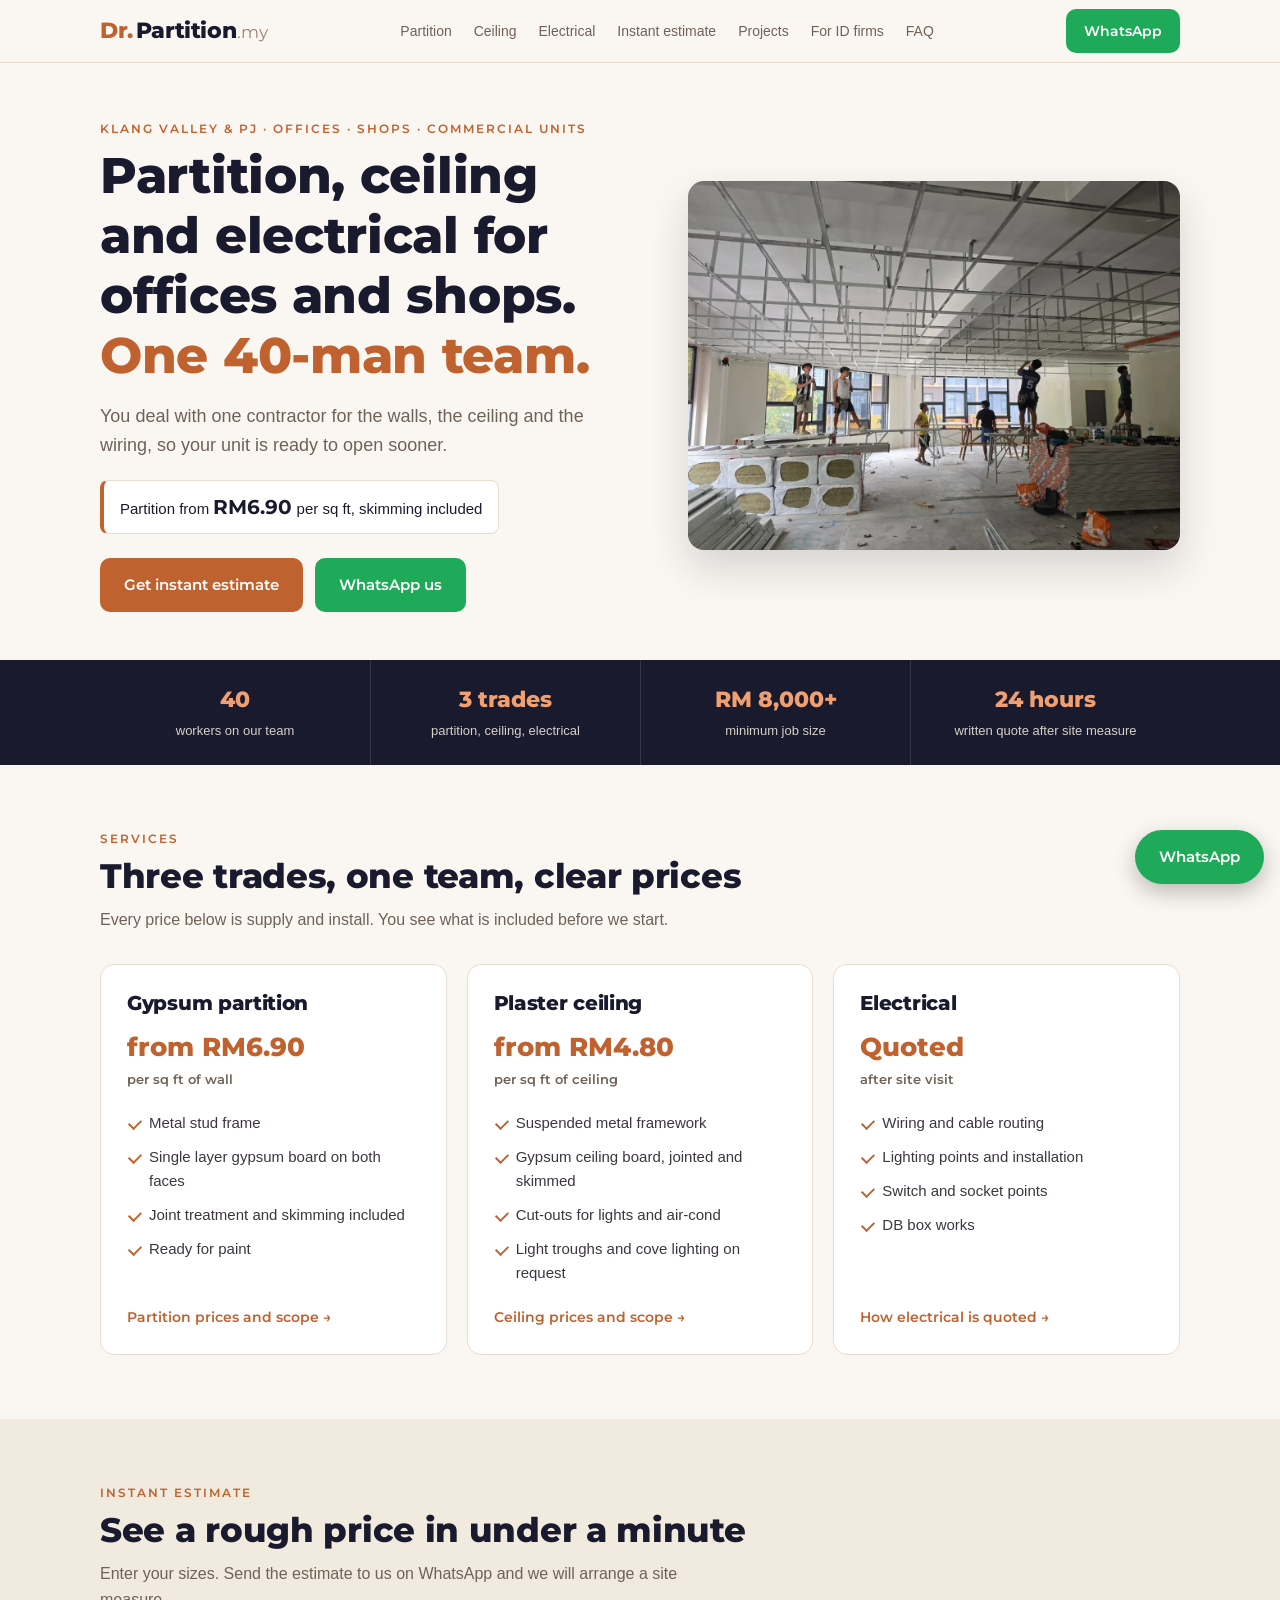
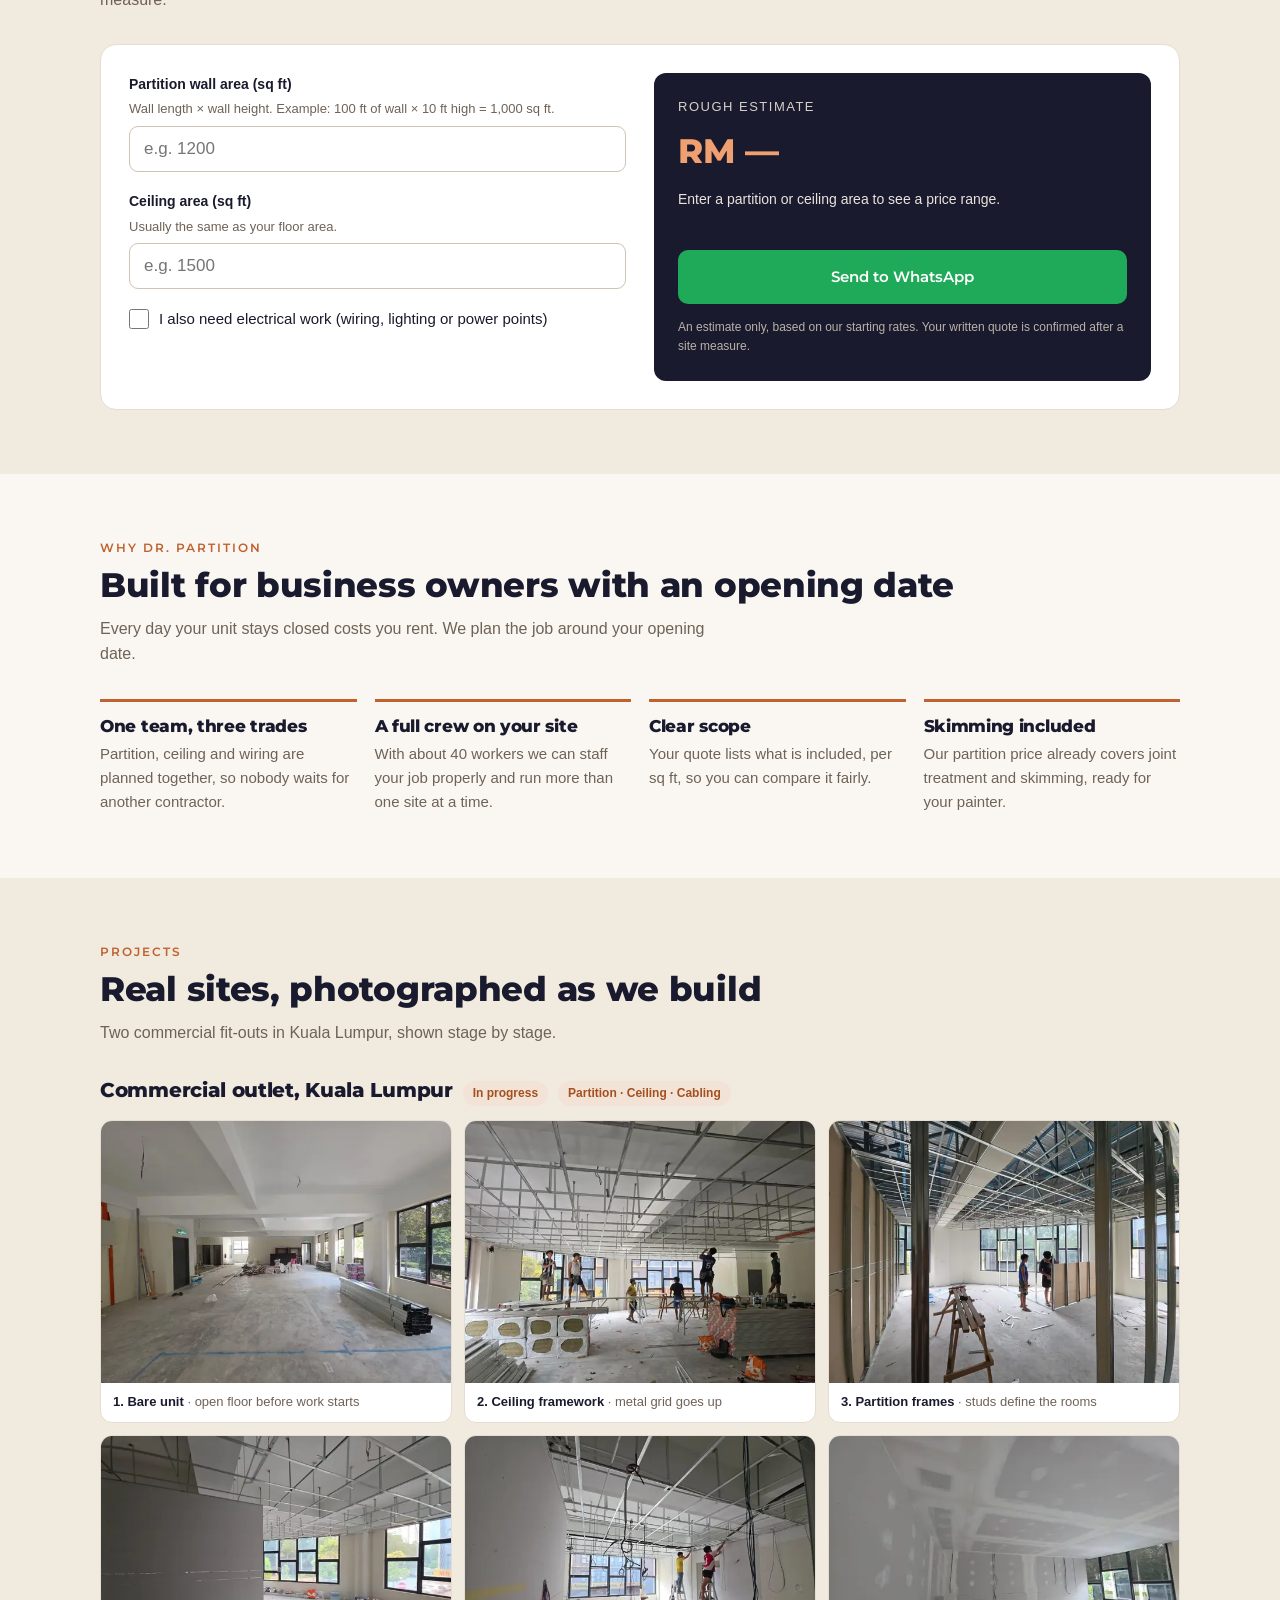
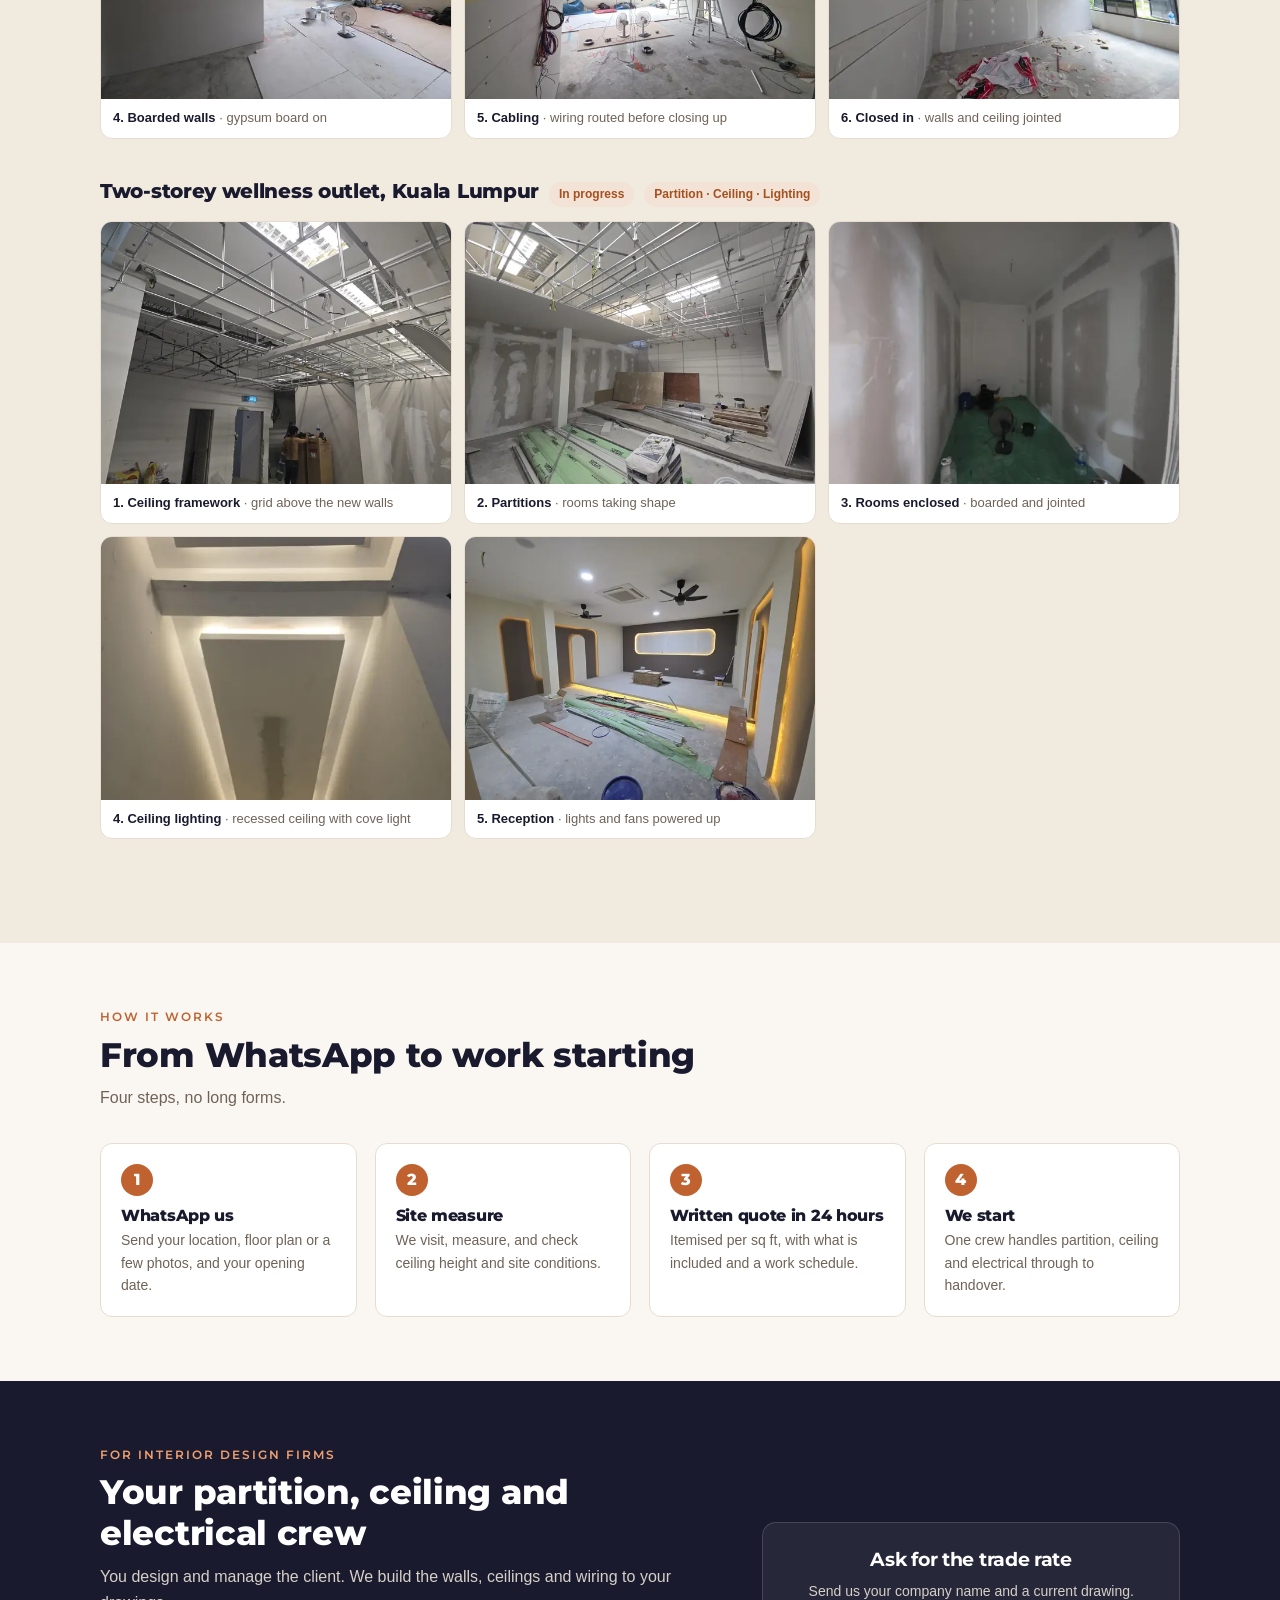
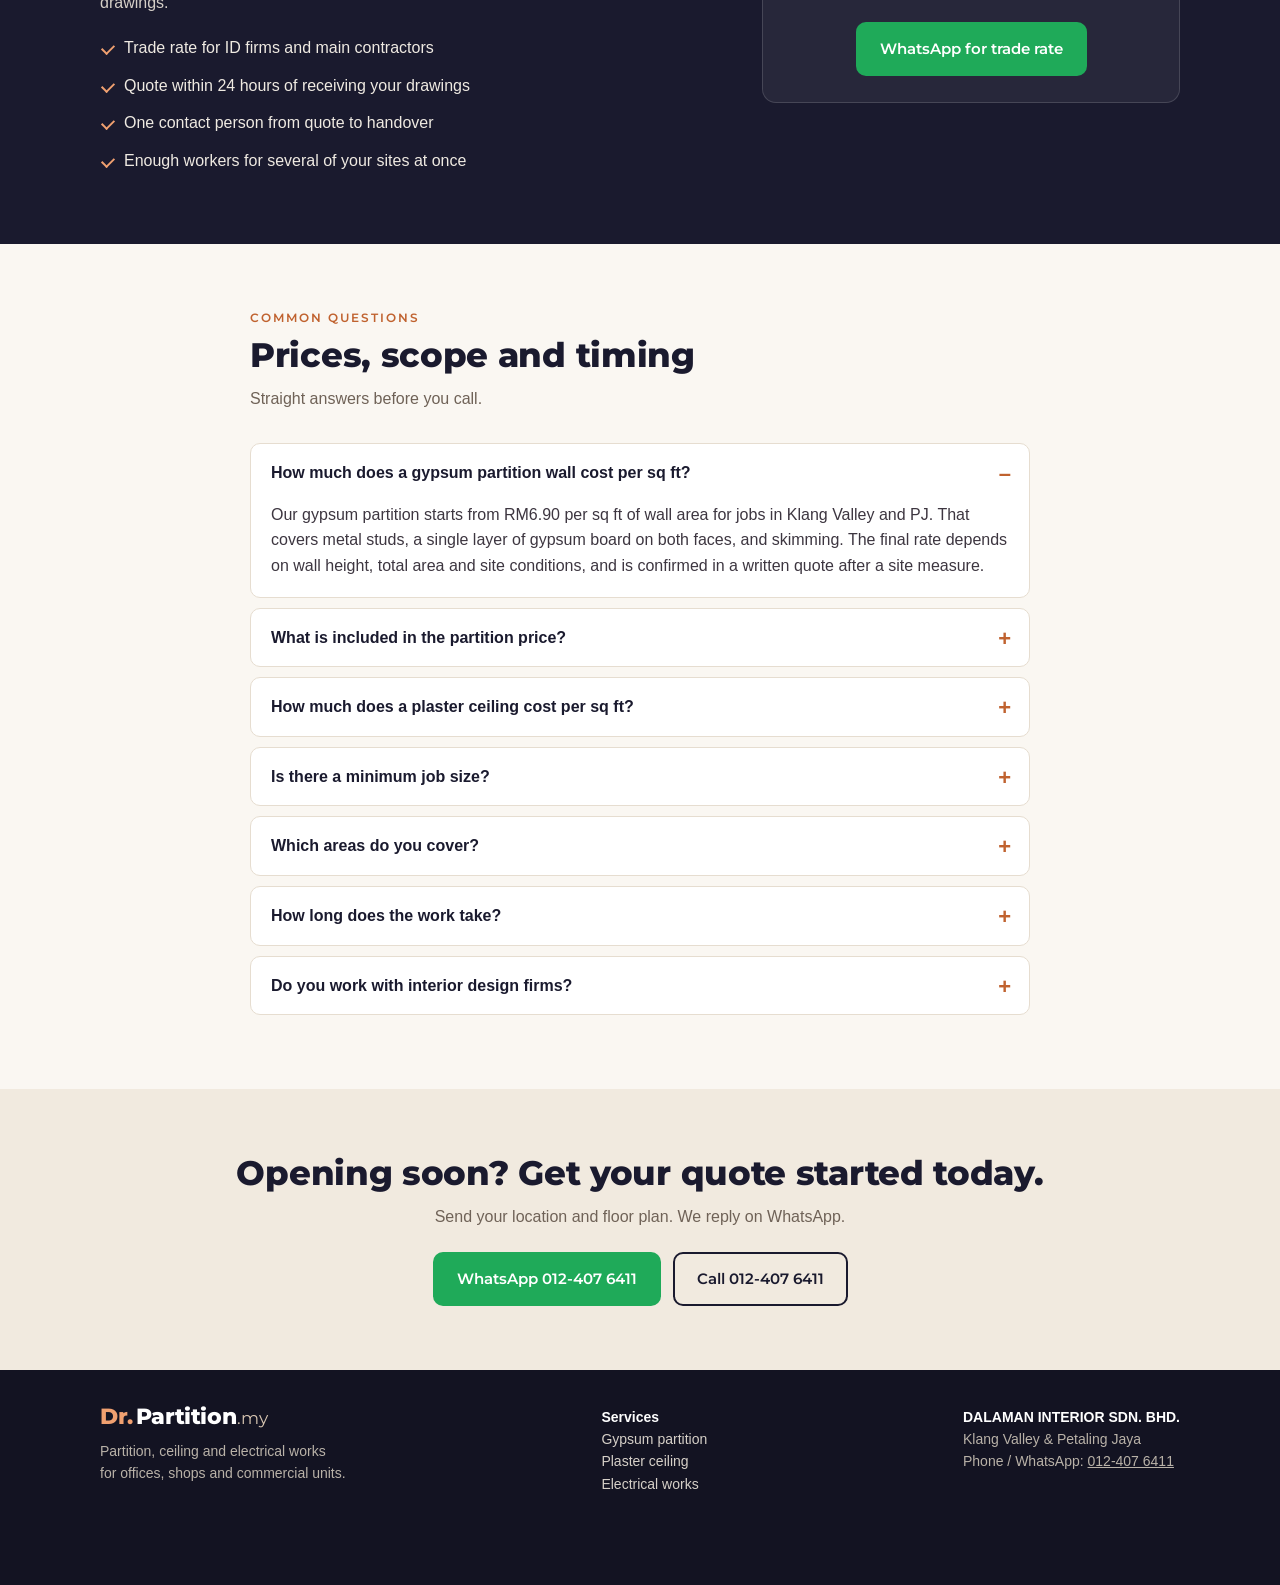
==== commit 909a87c6: "Add partition, ceiling and electrical service pages Shared styles moved to css/site.css; home page l" ====
--- a/index.html
+++ b/index.html
@@ -16,139 +16,7 @@
 <link rel="preconnect" href="https://fonts.googleapis.com">
 <link rel="preconnect" href="https://fonts.gstatic.com" crossorigin>
 <link rel="stylesheet" href="https://fonts.googleapis.com/css2?family=Montserrat:wght@400;600;800&display=swap">
-<style>
-  :root { --ink:#1a1a2e; --accent:#c0622f; --accent-d:#a4501f; --muted:#6f6257; --line:#e6ddd0; --bg:#faf7f2; --card:#fff; --wa:#1faa59; }
-  * { box-sizing:border-box; margin:0; padding:0; }
-  html { scroll-behavior:smooth; }
-  body { font-family:-apple-system,BlinkMacSystemFont,'Segoe UI',Roboto,sans-serif; color:var(--ink); background:var(--bg); line-height:1.6; font-size:16px; }
-  img { max-width:100%; height:auto; display:block; }
-  a { color:inherit; }
-  h1,h2,h3 { font-family:'Montserrat',sans-serif; line-height:1.2; letter-spacing:-.3px; }
-  h2 { font-size:clamp(24px,3.4vw,34px); font-weight:800; margin-bottom:10px; }
-  .wrap { max-width:1120px; margin:0 auto; padding:0 20px; }
-  section { padding:64px 0; }
-  .lead { color:var(--muted); max-width:640px; margin-bottom:32px; }
-  .eyebrow { font-family:'Montserrat',sans-serif; font-weight:600; font-size:12px; letter-spacing:2px; text-transform:uppercase; color:var(--accent); margin-bottom:8px; }
-
-  .brand { font-family:'Montserrat',sans-serif; font-weight:800; font-size:22px; letter-spacing:-.4px; color:var(--ink); text-decoration:none; white-space:nowrap; display:inline-flex; align-items:baseline; line-height:1; }
-  .brand .b-dr { color:var(--accent); margin-right:3px; }
-  .brand .b-tld { font-weight:400; color:#9a8470; letter-spacing:0; font-size:.78em; margin-left:1px; }
-  .brand.on-dark { color:#fff; } .brand.on-dark .b-dr { color:#f0a070; } .brand.on-dark .b-tld { color:#d9c7b3; }
-
-  header.top { position:sticky; top:0; z-index:20; background:rgba(250,247,242,.94); backdrop-filter:blur(8px); border-bottom:1px solid var(--line); }
-  header.top .wrap { display:flex; align-items:center; justify-content:space-between; height:62px; gap:16px; }
-  header.top nav { display:flex; gap:22px; font-size:14px; }
-  header.top nav a { text-decoration:none; color:var(--muted); }
-  header.top nav a:hover { color:var(--ink); }
-
-  .btn { display:inline-flex; align-items:center; justify-content:center; gap:8px; font-family:'Montserrat',sans-serif; font-weight:600; font-size:15px; padding:13px 22px; border-radius:10px; text-decoration:none; border:2px solid transparent; cursor:pointer; white-space:nowrap; }
-  .btn-wa { background:var(--wa); color:#fff; } .btn-wa:hover { background:#17904a; }
-  .btn-main { background:var(--accent); color:#fff; } .btn-main:hover { background:var(--accent-d); }
-  .btn-line { border-color:var(--ink); color:var(--ink); background:transparent; } .btn-line:hover { background:var(--ink); color:#fff; }
-  .btn-sm { padding:9px 16px; font-size:14px; }
-
-  .hero { padding:56px 0 48px; }
-  .hero .wrap { display:grid; grid-template-columns:1.05fr .95fr; gap:44px; align-items:center; }
-  .hero h1 { font-size:clamp(30px,4.6vw,50px); font-weight:800; margin-bottom:16px; }
-  .hero h1 em { font-style:normal; color:var(--accent); }
-  .hero p.sub { font-size:18px; color:var(--muted); margin-bottom:20px; max-width:520px; }
-  .price-line { display:inline-block; background:#fff; border:1px solid var(--line); border-left:4px solid var(--accent); border-radius:8px; padding:10px 16px; margin-bottom:24px; font-size:15px; }
-  .price-line b { font-family:'Montserrat',sans-serif; font-size:20px; }
-  .cta-row { display:flex; flex-wrap:wrap; gap:12px; }
-  .hero-img { border-radius:16px; overflow:hidden; aspect-ratio:4/3; background:#ddd; box-shadow:0 18px 40px rgba(26,26,46,.16); }
-  .hero-img img { width:100%; height:100%; object-fit:cover; }
-
-  .facts { background:var(--ink); color:#fff; padding:0; }
-  .facts .wrap { display:grid; grid-template-columns:repeat(4,1fr); }
-  .fact { padding:22px 14px; text-align:center; border-left:1px solid rgba(255,255,255,.12); }
-  .fact:first-child { border-left:0; }
-  .fact b { display:block; font-family:'Montserrat',sans-serif; font-size:22px; font-weight:800; color:#f0a070; }
-  .fact span { font-size:13px; color:#d6d0c8; }
-
-  .cards { display:grid; grid-template-columns:repeat(3,1fr); gap:20px; }
-  .card { background:var(--card); border:1px solid var(--line); border-radius:14px; padding:26px; display:flex; flex-direction:column; }
-  .card h3 { font-size:20px; font-weight:800; margin-bottom:6px; }
-  .card .from { font-family:'Montserrat',sans-serif; font-weight:800; font-size:26px; color:var(--accent); margin:6px 0 2px; }
-  .card .from small { display:block; font-size:13px; font-weight:600; color:var(--muted); }
-  .card ul { list-style:none; margin-top:14px; font-size:15px; color:#3d3640; }
-  .card li { padding:5px 0 5px 22px; position:relative; }
-  .card li::before { content:""; position:absolute; left:2px; top:13px; width:10px; height:6px; border-left:2px solid var(--accent); border-bottom:2px solid var(--accent); transform:rotate(-45deg); }
-
-  #estimate { background:#f1eadf; }
-  .calc { display:grid; grid-template-columns:1fr 1fr; gap:28px; background:#fff; border:1px solid var(--line); border-radius:16px; padding:28px; }
-  .field { margin-bottom:18px; }
-  .field label { display:block; font-weight:600; font-size:14px; margin-bottom:4px; }
-  .field small { display:block; color:var(--muted); font-size:13px; margin-bottom:6px; }
-  .field input[type=number] { width:100%; padding:12px 14px; font-size:17px; border:1px solid #cfc4b4; border-radius:9px; background:#fff; color:var(--ink); }
-  .field input[type=number]:focus { outline:2px solid var(--accent); border-color:var(--accent); }
-  .check { display:flex; gap:10px; align-items:flex-start; font-size:15px; }
-  .check input { width:20px; height:20px; margin-top:2px; accent-color:var(--accent); }
-  .result { background:var(--ink); color:#fff; border-radius:12px; padding:24px; display:flex; flex-direction:column; justify-content:center; }
-  .result .r-label { font-size:13px; letter-spacing:1.5px; text-transform:uppercase; color:#d6d0c8; }
-  .result .r-amt { font-family:'Montserrat',sans-serif; font-weight:800; font-size:clamp(24px,3.4vw,34px); color:#f0a070; margin:6px 0 10px; }
-  .result .r-note { font-size:14px; color:#e9e4dc; margin-bottom:18px; min-height:44px; }
-  .result .fine { font-size:12px; color:#b9b2a8; margin-top:14px; }
-
-  .why { display:grid; grid-template-columns:repeat(4,1fr); gap:18px; }
-  .why div { border-top:3px solid var(--accent); padding-top:14px; }
-  .why h3 { font-size:17px; font-weight:800; margin-bottom:6px; }
-  .why p { font-size:15px; color:var(--muted); }
-
-  .proj { margin-bottom:40px; }
-  .proj-head { display:flex; flex-wrap:wrap; align-items:baseline; gap:10px; margin-bottom:14px; }
-  .proj-head h3 { font-size:20px; font-weight:800; }
-  .tag { font-size:12px; font-weight:600; background:#f3e3d6; color:var(--accent-d); border-radius:20px; padding:3px 10px; }
-  .strip { display:grid; grid-template-columns:repeat(3,1fr); gap:12px; }
-  figure { background:#fff; border:1px solid var(--line); border-radius:12px; overflow:hidden; }
-  figure img { width:100%; aspect-ratio:4/3; object-fit:cover; background:#e9e2d6; }
-  figcaption { padding:9px 12px; font-size:13px; color:var(--muted); }
-  figcaption b { color:var(--ink); }
-
-  .steps { display:grid; grid-template-columns:repeat(4,1fr); gap:18px; counter-reset:s; }
-  .step { background:#fff; border:1px solid var(--line); border-radius:12px; padding:20px; counter-increment:s; }
-  .step::before { content:counter(s); display:inline-flex; width:32px; height:32px; border-radius:50%; background:var(--accent); color:#fff; align-items:center; justify-content:center; font-family:'Montserrat',sans-serif; font-weight:800; margin-bottom:10px; }
-  .step h3 { font-size:16px; font-weight:800; margin-bottom:4px; }
-  .step p { font-size:14px; color:var(--muted); }
-
-  #id-firms { background:var(--ink); color:#fff; }
-  #id-firms .wrap { display:grid; grid-template-columns:1.2fr .8fr; gap:36px; align-items:center; }
-  #id-firms p { color:#d6d0c8; margin-bottom:10px; }
-  #id-firms ul { list-style:none; margin:14px 0 0; }
-  #id-firms li { padding:6px 0 6px 24px; position:relative; color:#efeae2; }
-  #id-firms li::before { content:""; position:absolute; left:2px; top:15px; width:10px; height:6px; border-left:2px solid #f0a070; border-bottom:2px solid #f0a070; transform:rotate(-45deg); }
-  #id-firms .box { background:rgba(255,255,255,.06); border:1px solid rgba(255,255,255,.14); border-radius:14px; padding:26px; text-align:center; }
-
-  details { background:#fff; border:1px solid var(--line); border-radius:10px; margin-bottom:10px; }
-  summary { cursor:pointer; padding:16px 20px; font-weight:600; list-style:none; position:relative; padding-right:44px; }
-  summary::-webkit-details-marker { display:none; }
-  summary::after { content:"+"; position:absolute; right:18px; top:12px; font-size:22px; color:var(--accent); }
-  details[open] summary::after { content:"–"; }
-  details p { padding:0 20px 18px; color:#3d3640; }
-
-  .final { text-align:center; }
-  .final .cta-row { justify-content:center; margin-top:22px; }
-  footer { background:#131322; color:#b9b2a8; padding:36px 0 90px; font-size:14px; }
-  footer .wrap { display:flex; flex-wrap:wrap; justify-content:space-between; gap:20px; }
-  footer b { color:#fff; }
-  .float-wa { position:fixed; right:16px; bottom:16px; z-index:30; box-shadow:0 8px 22px rgba(0,0,0,.25); border-radius:40px; }
-
-  @media (max-width:900px) {
-    .hero .wrap, .calc, #id-firms .wrap { grid-template-columns:1fr; }
-    .cards, .why, .steps { grid-template-columns:1fr 1fr; }
-    header.top nav { display:none; }
-  }
-  @media (max-width:600px) {
-    section { padding:44px 0; }
-    .hero { padding:32px 0 36px; }
-    .cards, .why, .steps { grid-template-columns:1fr; }
-    .facts .wrap { grid-template-columns:1fr 1fr; }
-    .fact:nth-child(3) { border-left:0; }
-    .fact:nth-child(n+3) { border-top:1px solid rgba(255,255,255,.12); }
-    .strip { grid-template-columns:1fr 1fr; }
-    .cta-row .btn { flex:1 1 100%; }
-    .calc { padding:18px; }
-  }
-</style>
+<link rel="stylesheet" href="css/site.css">
 <script type="application/ld+json">
 {
   "@context":"https://schema.org",
@@ -189,9 +57,11 @@
 
 <header class="top">
   <div class="wrap">
-    <a href="#" class="brand" aria-label="Dr. Partition.my home"><span class="b-dr">Dr.</span><span>Partition</span><span class="b-tld">.my</span></a>
+    <a href="./" class="brand" aria-label="Dr. Partition.my home"><span class="b-dr">Dr.</span><span>Partition</span><span class="b-tld">.my</span></a>
     <nav aria-label="Sections">
-      <a href="#services">Services</a>
+      <a href="gypsum-partition/">Partition</a>
+      <a href="plaster-ceiling/">Ceiling</a>
+      <a href="electrical/">Electrical</a>
       <a href="#estimate">Instant estimate</a>
       <a href="#projects">Projects</a>
       <a href="#id-firms">For ID firms</a>
@@ -241,6 +111,7 @@
           <li>Joint treatment and skimming included</li>
           <li>Ready for paint</li>
         </ul>
+        <a class="more" href="gypsum-partition/">Partition prices and scope →</a>
       </div>
       <div class="card">
         <h3>Plaster ceiling</h3>
@@ -251,6 +122,7 @@
           <li>Cut-outs for lights and air-cond</li>
           <li>Light troughs and cove lighting on request</li>
         </ul>
+        <a class="more" href="plaster-ceiling/">Ceiling prices and scope →</a>
       </div>
       <div class="card">
         <h3>Electrical</h3>
@@ -261,6 +133,7 @@
           <li>Switch and socket points</li>
           <li>DB box works</li>
         </ul>
+        <a class="more" href="electrical/">How electrical is quoted →</a>
       </div>
     </div>
   </div>
@@ -405,8 +278,14 @@
 <footer>
   <div class="wrap">
     <div>
-      <a href="#" class="brand on-dark"><span class="b-dr">Dr.</span><span>Partition</span><span class="b-tld">.my</span></a>
+      <a href="./" class="brand on-dark"><span class="b-dr">Dr.</span><span>Partition</span><span class="b-tld">.my</span></a>
       <p style="margin-top:10px">Partition, ceiling and electrical works<br>for offices, shops and commercial units.</p>
+    </div>
+    <div class="links">
+      <b>Services</b>
+      <a href="gypsum-partition/">Gypsum partition</a>
+      <a href="plaster-ceiling/">Plaster ceiling</a>
+      <a href="electrical/">Electrical works</a>
     </div>
     <div>
       <b>DALAMAN INTERIOR SDN. BHD.</b><br>
--- a/css/site.css
+++ b/css/site.css
@@ -0,0 +1,171 @@
+:root { --ink:#1a1a2e; --accent:#c0622f; --accent-d:#a4501f; --muted:#6f6257; --line:#e6ddd0; --bg:#faf7f2; --card:#fff; --wa:#1faa59; }
+* { box-sizing:border-box; margin:0; padding:0; }
+html { scroll-behavior:smooth; }
+body { font-family:-apple-system,BlinkMacSystemFont,'Segoe UI',Roboto,sans-serif; color:var(--ink); background:var(--bg); line-height:1.6; font-size:16px; }
+img { max-width:100%; height:auto; display:block; }
+a { color:inherit; }
+h1,h2,h3 { font-family:'Montserrat',sans-serif; line-height:1.2; letter-spacing:-.3px; }
+h2 { font-size:clamp(24px,3.4vw,34px); font-weight:800; margin-bottom:10px; }
+.wrap { max-width:1120px; margin:0 auto; padding:0 20px; }
+section { padding:64px 0; }
+.lead { color:var(--muted); max-width:640px; margin-bottom:32px; }
+.eyebrow { font-family:'Montserrat',sans-serif; font-weight:600; font-size:12px; letter-spacing:2px; text-transform:uppercase; color:var(--accent); margin-bottom:8px; }
+
+.brand { font-family:'Montserrat',sans-serif; font-weight:800; font-size:22px; letter-spacing:-.4px; color:var(--ink); text-decoration:none; white-space:nowrap; display:inline-flex; align-items:baseline; line-height:1; }
+.brand .b-dr { color:var(--accent); margin-right:3px; }
+.brand .b-tld { font-weight:400; color:#9a8470; letter-spacing:0; font-size:.78em; margin-left:1px; }
+.brand.on-dark { color:#fff; } .brand.on-dark .b-dr { color:#f0a070; } .brand.on-dark .b-tld { color:#d9c7b3; }
+
+header.top { position:sticky; top:0; z-index:20; background:rgba(250,247,242,.94); backdrop-filter:blur(8px); border-bottom:1px solid var(--line); }
+header.top .wrap { display:flex; align-items:center; justify-content:space-between; height:62px; gap:16px; }
+header.top nav { display:flex; gap:22px; font-size:14px; }
+header.top nav a { text-decoration:none; color:var(--muted); }
+header.top nav a:hover { color:var(--ink); }
+
+.btn { display:inline-flex; align-items:center; justify-content:center; gap:8px; font-family:'Montserrat',sans-serif; font-weight:600; font-size:15px; padding:13px 22px; border-radius:10px; text-decoration:none; border:2px solid transparent; cursor:pointer; white-space:nowrap; }
+.btn-wa { background:var(--wa); color:#fff; } .btn-wa:hover { background:#17904a; }
+.btn-main { background:var(--accent); color:#fff; } .btn-main:hover { background:var(--accent-d); }
+.btn-line { border-color:var(--ink); color:var(--ink); background:transparent; } .btn-line:hover { background:var(--ink); color:#fff; }
+.btn-sm { padding:9px 16px; font-size:14px; }
+
+.hero { padding:56px 0 48px; }
+.hero .wrap { display:grid; grid-template-columns:1.05fr .95fr; gap:44px; align-items:center; }
+.hero h1 { font-size:clamp(30px,4.6vw,50px); font-weight:800; margin-bottom:16px; }
+.hero h1 em { font-style:normal; color:var(--accent); }
+.hero p.sub { font-size:18px; color:var(--muted); margin-bottom:20px; max-width:520px; }
+.price-line { display:inline-block; background:#fff; border:1px solid var(--line); border-left:4px solid var(--accent); border-radius:8px; padding:10px 16px; margin-bottom:24px; font-size:15px; }
+.price-line b { font-family:'Montserrat',sans-serif; font-size:20px; }
+.cta-row { display:flex; flex-wrap:wrap; gap:12px; }
+.hero-img { border-radius:16px; overflow:hidden; aspect-ratio:4/3; background:#ddd; box-shadow:0 18px 40px rgba(26,26,46,.16); }
+.hero-img img { width:100%; height:100%; object-fit:cover; }
+
+.facts { background:var(--ink); color:#fff; padding:0; }
+.facts .wrap { display:grid; grid-template-columns:repeat(4,1fr); }
+.fact { padding:22px 14px; text-align:center; border-left:1px solid rgba(255,255,255,.12); }
+.fact:first-child { border-left:0; }
+.fact b { display:block; font-family:'Montserrat',sans-serif; font-size:22px; font-weight:800; color:#f0a070; }
+.fact span { font-size:13px; color:#d6d0c8; }
+
+.cards { display:grid; grid-template-columns:repeat(3,1fr); gap:20px; }
+.card { background:var(--card); border:1px solid var(--line); border-radius:14px; padding:26px; display:flex; flex-direction:column; }
+.card h3 { font-size:20px; font-weight:800; margin-bottom:6px; }
+.card .from { font-family:'Montserrat',sans-serif; font-weight:800; font-size:26px; color:var(--accent); margin:6px 0 2px; }
+.card .from small { display:block; font-size:13px; font-weight:600; color:var(--muted); }
+.card ul { list-style:none; margin-top:14px; font-size:15px; color:#3d3640; }
+.card li { padding:5px 0 5px 22px; position:relative; }
+.card li::before { content:""; position:absolute; left:2px; top:13px; width:10px; height:6px; border-left:2px solid var(--accent); border-bottom:2px solid var(--accent); transform:rotate(-45deg); }
+
+#estimate { background:#f1eadf; }
+.calc { display:grid; grid-template-columns:1fr 1fr; gap:28px; background:#fff; border:1px solid var(--line); border-radius:16px; padding:28px; }
+.field { margin-bottom:18px; }
+.field label { display:block; font-weight:600; font-size:14px; margin-bottom:4px; }
+.field small { display:block; color:var(--muted); font-size:13px; margin-bottom:6px; }
+.field input[type=number] { width:100%; padding:12px 14px; font-size:17px; border:1px solid #cfc4b4; border-radius:9px; background:#fff; color:var(--ink); }
+.field input[type=number]:focus { outline:2px solid var(--accent); border-color:var(--accent); }
+.check { display:flex; gap:10px; align-items:flex-start; font-size:15px; }
+.check input { width:20px; height:20px; margin-top:2px; accent-color:var(--accent); }
+.result { background:var(--ink); color:#fff; border-radius:12px; padding:24px; display:flex; flex-direction:column; justify-content:center; }
+.result .r-label { font-size:13px; letter-spacing:1.5px; text-transform:uppercase; color:#d6d0c8; }
+.result .r-amt { font-family:'Montserrat',sans-serif; font-weight:800; font-size:clamp(24px,3.4vw,34px); color:#f0a070; margin:6px 0 10px; }
+.result .r-note { font-size:14px; color:#e9e4dc; margin-bottom:18px; min-height:44px; }
+.result .fine { font-size:12px; color:#b9b2a8; margin-top:14px; }
+
+.why { display:grid; grid-template-columns:repeat(4,1fr); gap:18px; }
+.why div { border-top:3px solid var(--accent); padding-top:14px; }
+.why h3 { font-size:17px; font-weight:800; margin-bottom:6px; }
+.why p { font-size:15px; color:var(--muted); }
+
+.proj { margin-bottom:40px; }
+.proj-head { display:flex; flex-wrap:wrap; align-items:baseline; gap:10px; margin-bottom:14px; }
+.proj-head h3 { font-size:20px; font-weight:800; }
+.tag { font-size:12px; font-weight:600; background:#f3e3d6; color:var(--accent-d); border-radius:20px; padding:3px 10px; }
+.strip { display:grid; grid-template-columns:repeat(3,1fr); gap:12px; }
+figure { background:#fff; border:1px solid var(--line); border-radius:12px; overflow:hidden; }
+figure img { width:100%; aspect-ratio:4/3; object-fit:cover; background:#e9e2d6; }
+figcaption { padding:9px 12px; font-size:13px; color:var(--muted); }
+figcaption b { color:var(--ink); }
+
+.steps { display:grid; grid-template-columns:repeat(4,1fr); gap:18px; counter-reset:s; }
+.step { background:#fff; border:1px solid var(--line); border-radius:12px; padding:20px; counter-increment:s; }
+.step::before { content:counter(s); display:inline-flex; width:32px; height:32px; border-radius:50%; background:var(--accent); color:#fff; align-items:center; justify-content:center; font-family:'Montserrat',sans-serif; font-weight:800; margin-bottom:10px; }
+.step h3 { font-size:16px; font-weight:800; margin-bottom:4px; }
+.step p { font-size:14px; color:var(--muted); }
+
+#id-firms { background:var(--ink); color:#fff; }
+#id-firms .wrap { display:grid; grid-template-columns:1.2fr .8fr; gap:36px; align-items:center; }
+#id-firms p { color:#d6d0c8; margin-bottom:10px; }
+#id-firms ul { list-style:none; margin:14px 0 0; }
+#id-firms li { padding:6px 0 6px 24px; position:relative; color:#efeae2; }
+#id-firms li::before { content:""; position:absolute; left:2px; top:15px; width:10px; height:6px; border-left:2px solid #f0a070; border-bottom:2px solid #f0a070; transform:rotate(-45deg); }
+#id-firms .box { background:rgba(255,255,255,.06); border:1px solid rgba(255,255,255,.14); border-radius:14px; padding:26px; text-align:center; }
+
+details { background:#fff; border:1px solid var(--line); border-radius:10px; margin-bottom:10px; }
+summary { cursor:pointer; padding:16px 20px; font-weight:600; list-style:none; position:relative; padding-right:44px; }
+summary::-webkit-details-marker { display:none; }
+summary::after { content:"+"; position:absolute; right:18px; top:12px; font-size:22px; color:var(--accent); }
+details[open] summary::after { content:"–"; }
+details p { padding:0 20px 18px; color:#3d3640; }
+
+.final { text-align:center; }
+.final .cta-row { justify-content:center; margin-top:22px; }
+footer { background:#131322; color:#b9b2a8; padding:36px 0 90px; font-size:14px; }
+footer .wrap { display:flex; flex-wrap:wrap; justify-content:space-between; gap:20px; }
+footer b { color:#fff; }
+.float-wa { position:fixed; right:16px; bottom:16px; z-index:30; box-shadow:0 8px 22px rgba(0,0,0,.25); border-radius:40px; }
+
+@media (max-width:900px) {
+  .hero .wrap, .calc, #id-firms .wrap { grid-template-columns:1fr; }
+  .cards, .why, .steps { grid-template-columns:1fr 1fr; }
+  header.top nav { display:none; }
+}
+@media (max-width:600px) {
+  section { padding:44px 0; }
+  .hero { padding:32px 0 36px; }
+  .cards, .why, .steps { grid-template-columns:1fr; }
+  .facts .wrap { grid-template-columns:1fr 1fr; }
+  .fact:nth-child(3) { border-left:0; }
+  .fact:nth-child(n+3) { border-top:1px solid rgba(255,255,255,.12); }
+  .strip { grid-template-columns:1fr 1fr; }
+  .cta-row .btn { flex:1 1 100%; }
+  .calc { padding:18px; }
+}
+
+/* sub pages */
+.crumbs { font-size:13px; color:var(--muted); padding:18px 0 0; }
+.crumbs a { color:var(--muted); }
+.crumbs span { margin:0 6px; }
+.split { display:grid; grid-template-columns:1fr 1fr; gap:22px; }
+.box-in, .box-out { background:#fff; border:1px solid var(--line); border-radius:14px; padding:24px; }
+.box-in { border-top:4px solid var(--wa); }
+.box-out { border-top:4px solid #b9b2a8; }
+.box-in h3, .box-out h3 { font-size:18px; font-weight:800; margin-bottom:8px; }
+.ticks { list-style:none; font-size:15px; color:#3d3640; }
+.ticks li { padding:5px 0 5px 22px; position:relative; }
+.ticks li::before { content:""; position:absolute; left:2px; top:13px; width:10px; height:6px; border-left:2px solid var(--accent); border-bottom:2px solid var(--accent); transform:rotate(-45deg); }
+.dashes { list-style:none; font-size:15px; color:#3d3640; }
+.dashes li { padding:5px 0 5px 22px; position:relative; }
+.dashes li::before { content:""; position:absolute; left:3px; top:16px; width:10px; height:2px; background:#b9b2a8; }
+.prose { max-width:760px; }
+.prose p { margin-bottom:14px; color:#3d3640; }
+.prose h3 { font-size:19px; font-weight:800; margin:24px 0 8px; }
+.price-table { width:100%; max-width:760px; border-collapse:collapse; background:#fff; border:1px solid var(--line); border-radius:12px; overflow:hidden; font-size:15px; margin:8px 0 14px; }
+.price-table th, .price-table td { text-align:left; padding:12px 16px; border-bottom:1px solid var(--line); vertical-align:top; }
+.price-table th { background:#f3ece1; font-family:'Montserrat',sans-serif; font-size:13px; letter-spacing:.5px; }
+.price-table tr:last-child td { border-bottom:0; }
+.price-table td b { font-family:'Montserrat',sans-serif; color:var(--accent); }
+.example { background:#fff; border:1px solid var(--line); border-left:4px solid var(--accent); border-radius:10px; padding:16px 20px; max-width:760px; font-size:15px; }
+.uses { display:grid; grid-template-columns:repeat(3,1fr); gap:14px; }
+.uses div { background:#fff; border:1px solid var(--line); border-radius:12px; padding:18px; }
+.uses h3 { font-size:16px; font-weight:800; margin-bottom:4px; }
+.uses p { font-size:14px; color:var(--muted); }
+.related { display:grid; grid-template-columns:repeat(2,1fr); gap:16px; }
+.related a { display:block; background:#fff; border:1px solid var(--line); border-radius:12px; padding:20px; text-decoration:none; }
+.related a:hover { border-color:var(--accent); }
+.related b { font-family:'Montserrat',sans-serif; font-size:17px; display:block; margin-bottom:4px; }
+.related span { font-size:14px; color:var(--muted); }
+.card .more { margin-top:auto; padding-top:16px; font-family:'Montserrat',sans-serif; font-weight:600; font-size:14px; color:var(--accent); text-decoration:none; }
+.card .more:hover { color:var(--accent-d); }
+footer .links a { display:block; color:#d6d0c8; text-decoration:none; }
+footer .links a:hover { color:#fff; }
+@media (max-width:900px) { .split, .uses { grid-template-columns:1fr 1fr; } }
+@media (max-width:600px) { .split, .uses, .related { grid-template-columns:1fr; } .price-table th, .price-table td { padding:10px 12px; } }
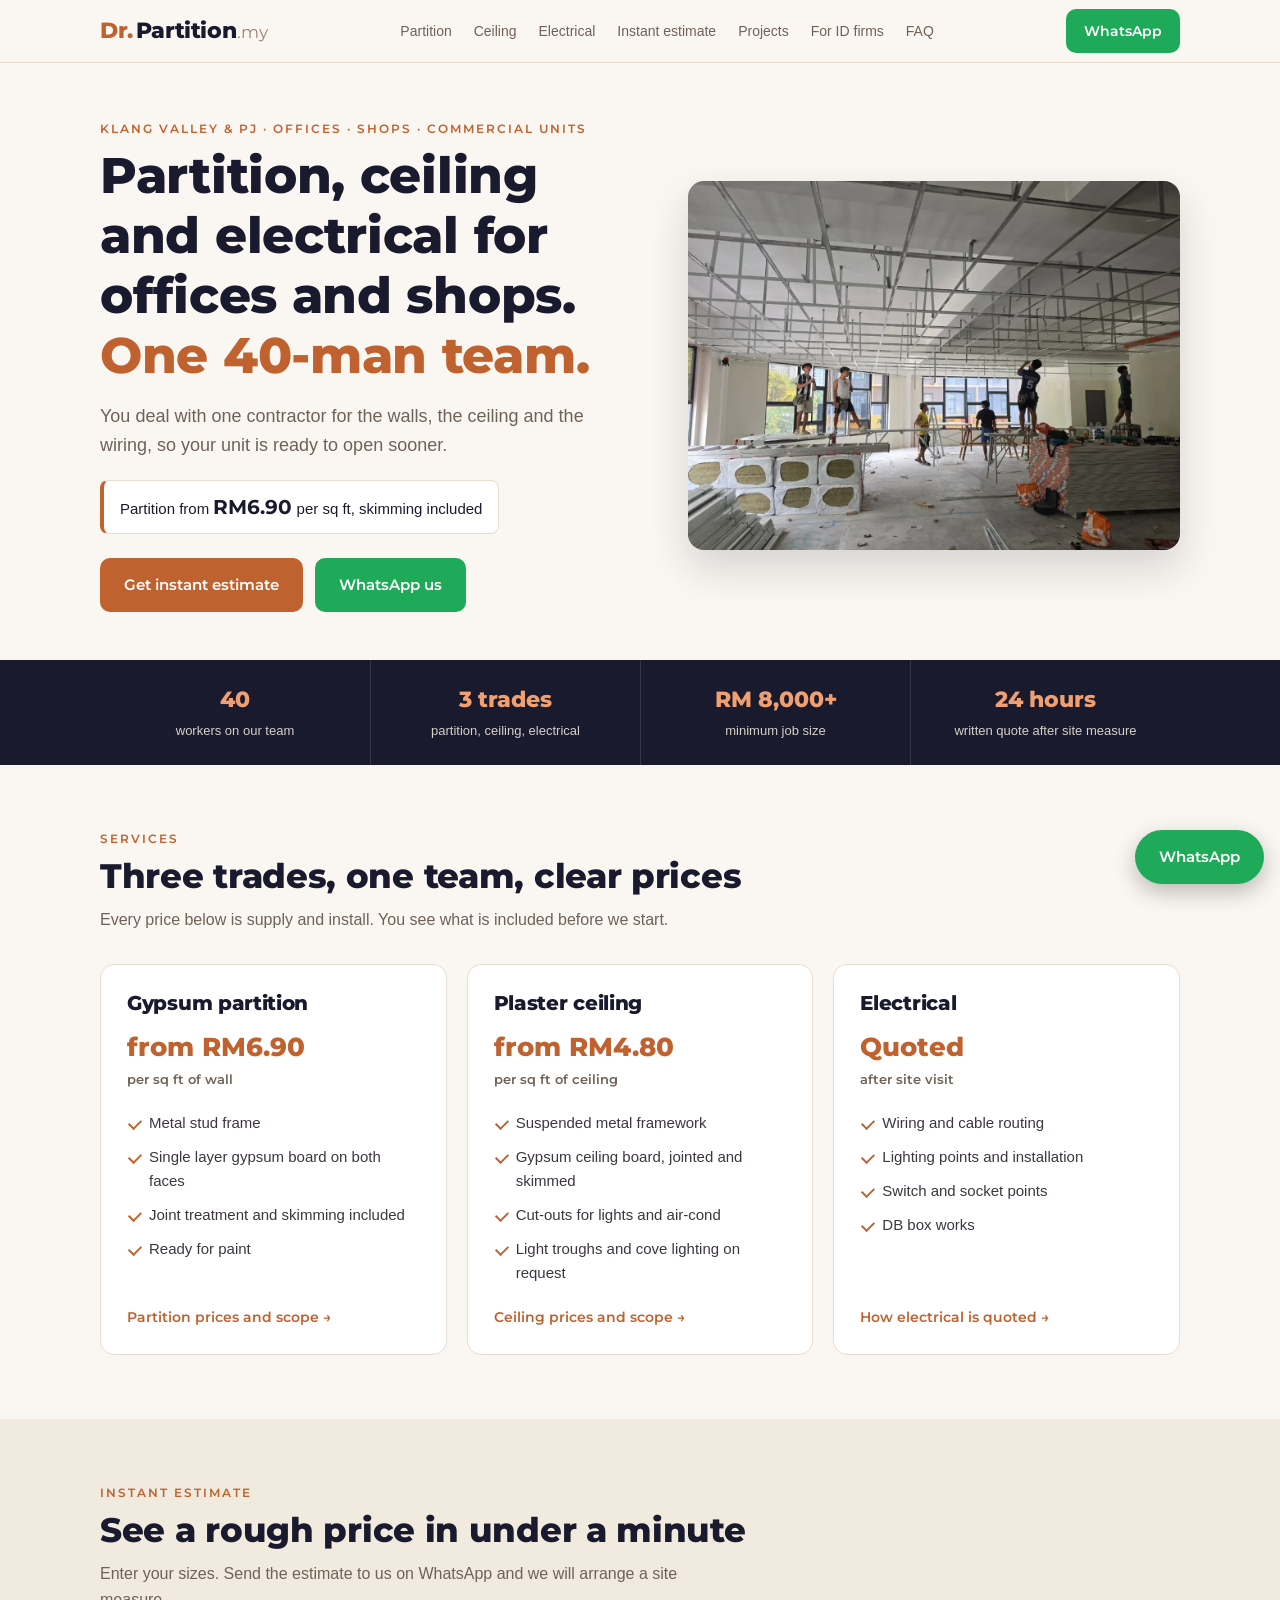
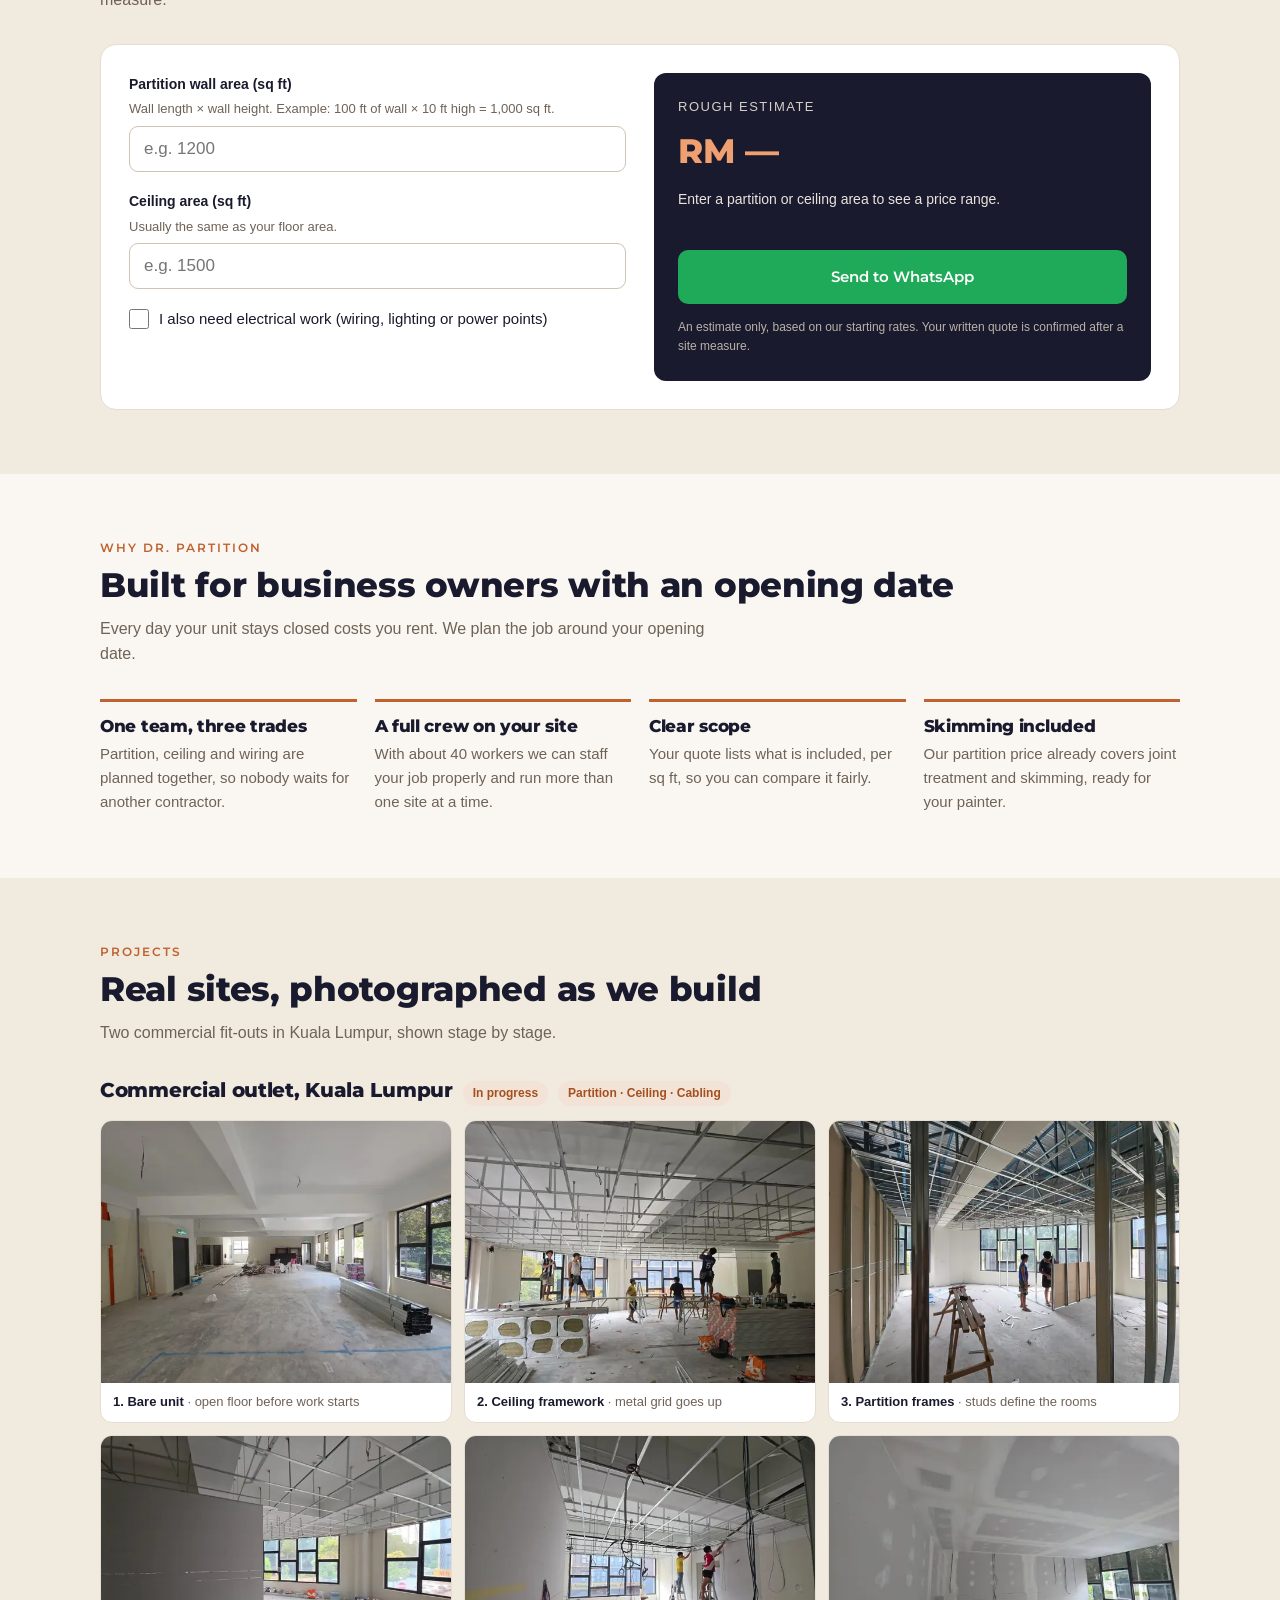
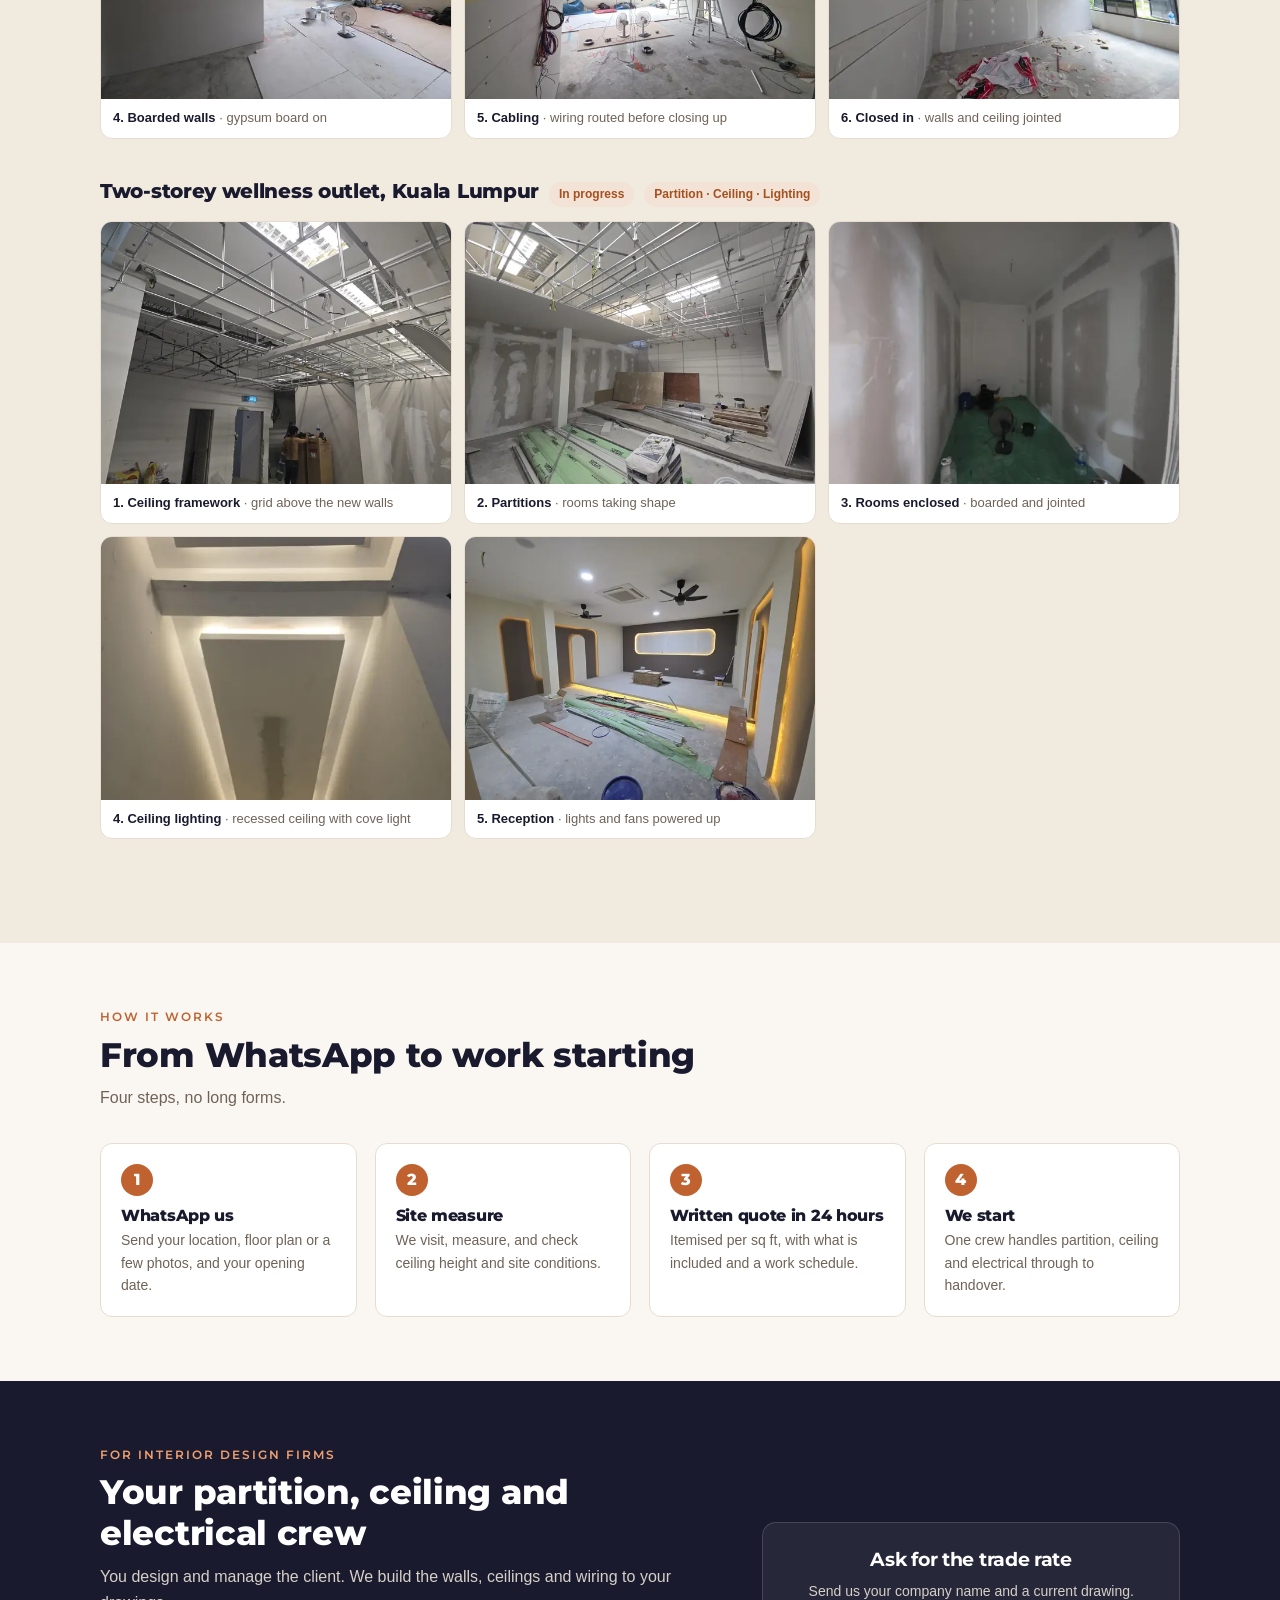
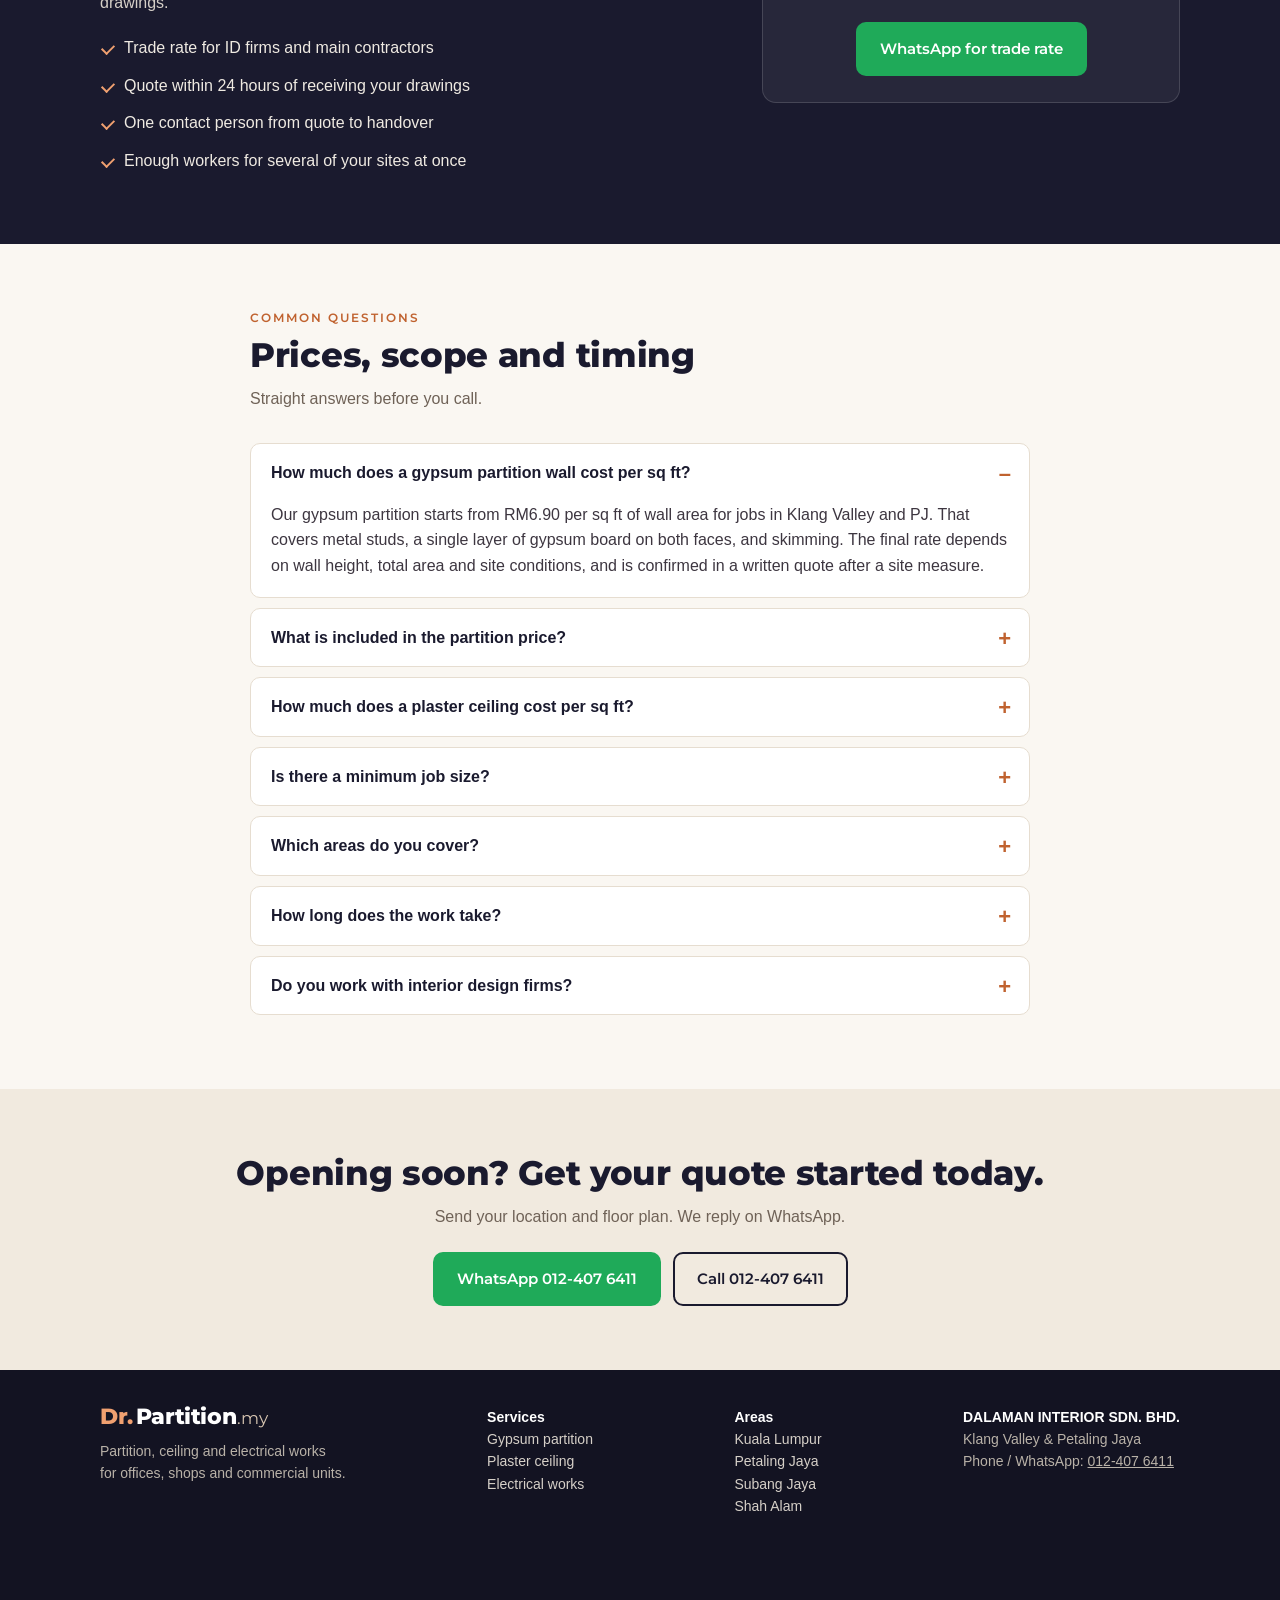
==== commit 61139161: "Add area pages (KL, PJ, Subang Jaya, Shah Alam), llms.txt, footer area links Co-Authored-By: Claude " ====
--- a/index.html
+++ b/index.html
@@ -287,6 +287,13 @@
       <a href="plaster-ceiling/">Plaster ceiling</a>
       <a href="electrical/">Electrical works</a>
     </div>
+    <div class="links">
+      <b>Areas</b>
+      <a href="partition-ceiling-kuala-lumpur/">Kuala Lumpur</a>
+      <a href="partition-ceiling-petaling-jaya/">Petaling Jaya</a>
+      <a href="partition-ceiling-subang-jaya/">Subang Jaya</a>
+      <a href="partition-ceiling-shah-alam/">Shah Alam</a>
+    </div>
     <div>
       <b>DALAMAN INTERIOR SDN. BHD.</b><br>
       Klang Valley &amp; Petaling Jaya<br>
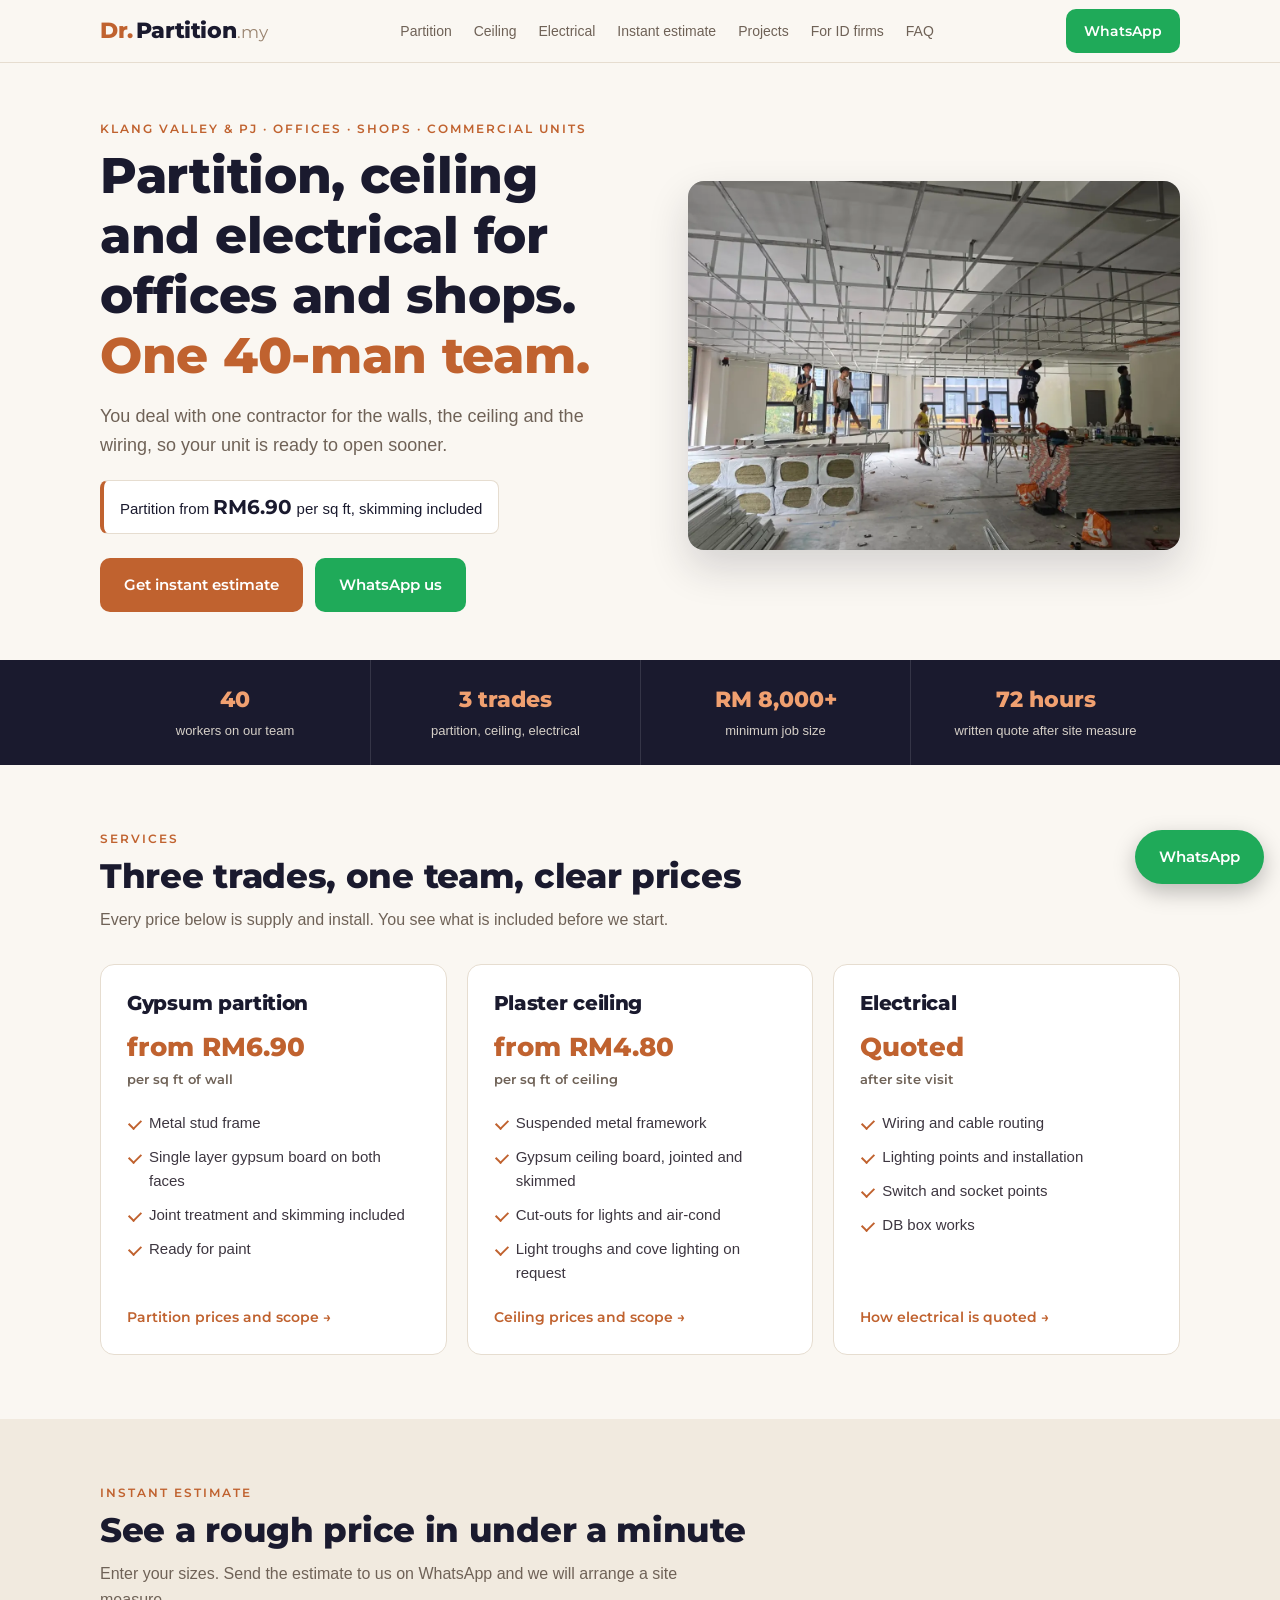
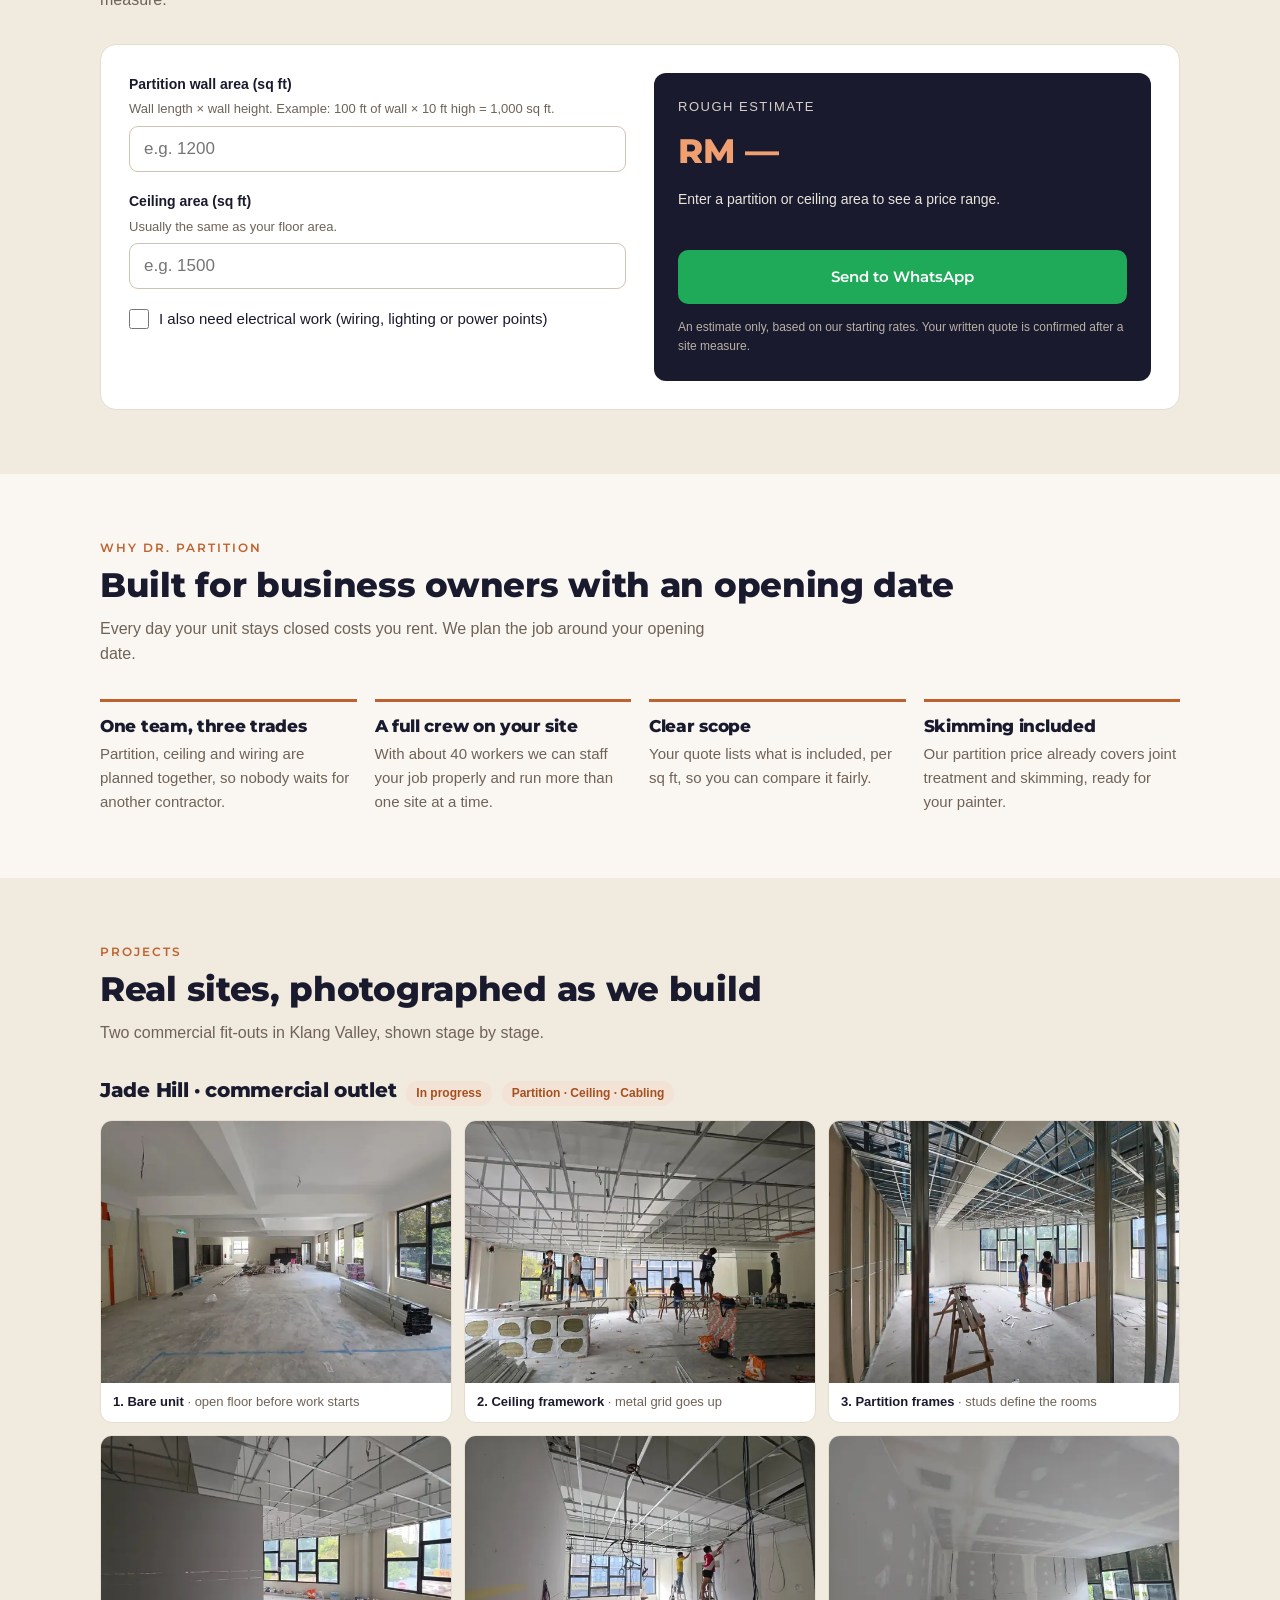
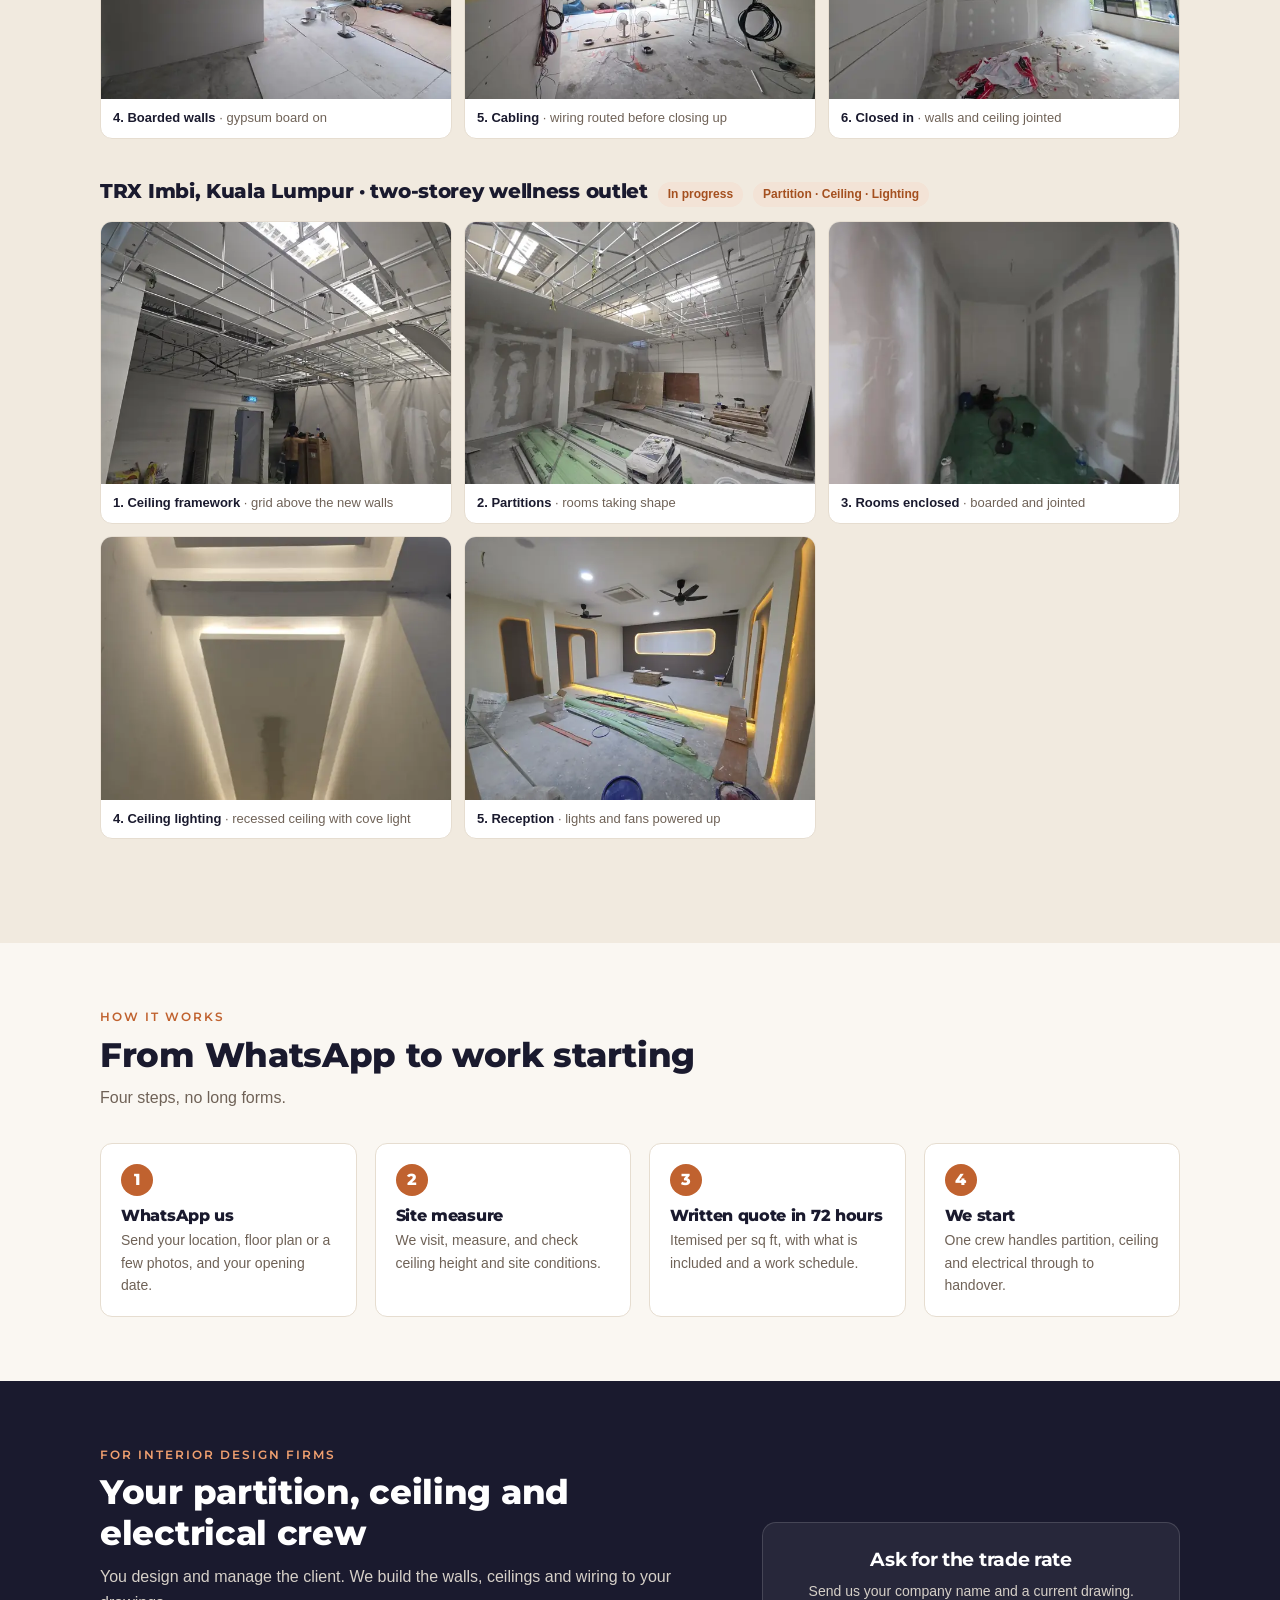
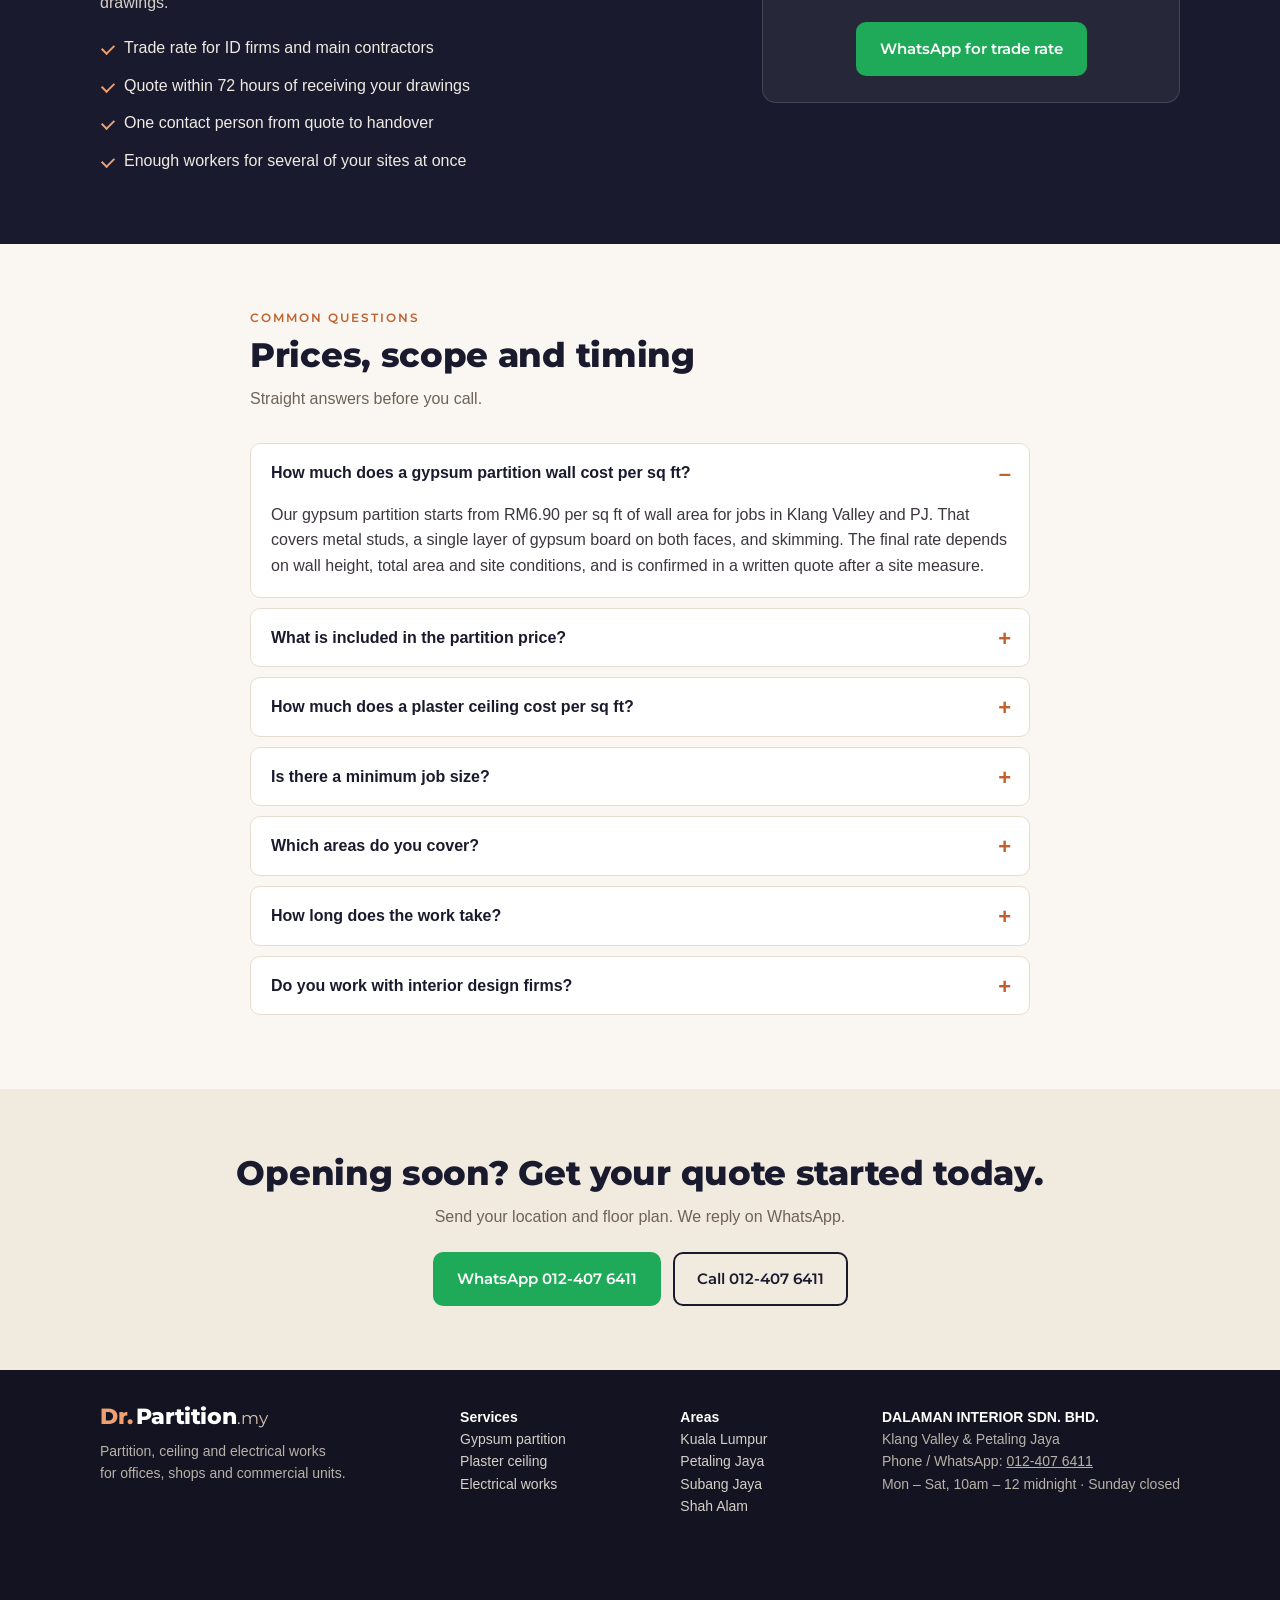
==== commit fcbe8994: "Add opening hours, PW4 wireman, project names, 72-hour quote Co-Authored-By: Claude Opus 5.5 <norepl" ====
--- a/index.html
+++ b/index.html
@@ -26,10 +26,11 @@
   "url":"https://drpartition.my/",
   "image":"https://drpartition.my/img/a2-ceiling-grid.webp",
   "telephone":"+60124076411",
-  "description":"Gypsum partition, plaster ceiling and electrical works for offices, shops and commercial units in Klang Valley and Petaling Jaya.",
+  "description":"Gypsum partition, plaster ceiling and electrical works for offices, shops and commercial units in Klang Valley and Petaling Jaya. Electrical works by a PW4 wireman.",
   "areaServed":[{"@type":"City","name":"Petaling Jaya"},{"@type":"City","name":"Kuala Lumpur"},{"@type":"AdministrativeArea","name":"Klang Valley"}],
   "address":{"@type":"PostalAddress","addressLocality":"Petaling Jaya","addressRegion":"Selangor","addressCountry":"MY"},
   "priceRange":"From RM6.90 per sq ft",
+  "openingHoursSpecification":[{"@type":"OpeningHoursSpecification","dayOfWeek":["Monday","Tuesday","Wednesday","Thursday","Friday","Saturday"],"opens":"10:00","closes":"23:59"}],
   "makesOffer":[
     {"@type":"Offer","name":"Gypsum board partition, single layer both faces, skimming included","priceSpecification":{"@type":"UnitPriceSpecification","price":"6.90","priceCurrency":"MYR","unitText":"sq ft"}},
     {"@type":"Offer","name":"Plaster ceiling","priceSpecification":{"@type":"UnitPriceSpecification","price":"4.80","priceCurrency":"MYR","unitText":"sq ft"}},
@@ -48,7 +49,7 @@
     {"@type":"Question","name":"Is there a minimum job size?","acceptedAnswer":{"@type":"Answer","text":"Yes. We take jobs from RM 8,000. That is roughly 1,150 sq ft of partition wall, or a mix of partition, ceiling and electrical work."}},
     {"@type":"Question","name":"Which areas do you cover?","acceptedAnswer":{"@type":"Answer","text":"Klang Valley, including Petaling Jaya, Kuala Lumpur and the surrounding areas."}},
     {"@type":"Question","name":"How long does the work take?","acceptedAnswer":{"@type":"Answer","text":"It depends on the area and the mix of work. With about 40 workers we can put a full crew on your site, and every written quote comes with a work schedule."}},
-    {"@type":"Question","name":"Do you work with interior design firms?","acceptedAnswer":{"@type":"Answer","text":"Yes. Interior design firms and main contractors can ask for our trade rate. You get one contact person and quotes within 24 hours of receiving your drawings."}}
+    {"@type":"Question","name":"Do you work with interior design firms?","acceptedAnswer":{"@type":"Answer","text":"Yes. Interior design firms and main contractors can ask for our trade rate. You get one contact person and quotes within 72 hours of receiving your drawings."}}
   ]
 }
 </script>
@@ -92,7 +93,7 @@
     <div class="fact"><b>40</b><span>workers on our team</span></div>
     <div class="fact"><b>3 trades</b><span>partition, ceiling, electrical</span></div>
     <div class="fact"><b>RM 8,000+</b><span>minimum job size</span></div>
-    <div class="fact"><b>24 hours</b><span>written quote after site measure</span></div>
+    <div class="fact"><b>72 hours</b><span>written quote after site measure</span></div>
   </div>
 </section>
 
@@ -187,10 +188,10 @@
   <div class="wrap">
     <div class="eyebrow">Projects</div>
     <h2>Real sites, photographed as we build</h2>
-    <p class="lead">Two commercial fit-outs in Kuala Lumpur, shown stage by stage.</p>
+    <p class="lead">Two commercial fit-outs in Klang Valley, shown stage by stage.</p>
 
     <div class="proj">
-      <div class="proj-head"><h3>Commercial outlet, Kuala Lumpur</h3><span class="tag">In progress</span><span class="tag">Partition · Ceiling · Cabling</span></div>
+      <div class="proj-head"><h3>Jade Hill · commercial outlet</h3><span class="tag">In progress</span><span class="tag">Partition · Ceiling · Cabling</span></div>
       <div class="strip">
         <figure><img loading="lazy" src="img/a1-bare-unit-s.webp" width="600" height="450" alt="Empty commercial unit before partition work"><figcaption><b>1. Bare unit</b> · open floor before work starts</figcaption></figure>
         <figure><img loading="lazy" src="img/a2-ceiling-grid-s.webp" width="600" height="450" alt="Suspended ceiling grid being installed"><figcaption><b>2. Ceiling framework</b> · metal grid goes up</figcaption></figure>
@@ -202,7 +203,7 @@
     </div>
 
     <div class="proj">
-      <div class="proj-head"><h3>Two-storey wellness outlet, Kuala Lumpur</h3><span class="tag">In progress</span><span class="tag">Partition · Ceiling · Lighting</span></div>
+      <div class="proj-head"><h3>TRX Imbi, Kuala Lumpur · two-storey wellness outlet</h3><span class="tag">In progress</span><span class="tag">Partition · Ceiling · Lighting</span></div>
       <div class="strip">
         <figure><img loading="lazy" src="img/b1-ceiling-frame-s.webp" width="600" height="450" alt="Ceiling framework installed above new partition walls"><figcaption><b>1. Ceiling framework</b> · grid above the new walls</figcaption></figure>
         <figure><img loading="lazy" src="img/b2-partition-s.webp" width="600" height="450" alt="Partition walls under construction with ceiling frame above"><figcaption><b>2. Partitions</b> · rooms taking shape</figcaption></figure>
@@ -222,7 +223,7 @@
     <div class="steps">
       <div class="step"><h3>WhatsApp us</h3><p>Send your location, floor plan or a few photos, and your opening date.</p></div>
       <div class="step"><h3>Site measure</h3><p>We visit, measure, and check ceiling height and site conditions.</p></div>
-      <div class="step"><h3>Written quote in 24 hours</h3><p>Itemised per sq ft, with what is included and a work schedule.</p></div>
+      <div class="step"><h3>Written quote in 72 hours</h3><p>Itemised per sq ft, with what is included and a work schedule.</p></div>
       <div class="step"><h3>We start</h3><p>One crew handles partition, ceiling and electrical through to handover.</p></div>
     </div>
   </div>
@@ -236,7 +237,7 @@
       <p>You design and manage the client. We build the walls, ceilings and wiring to your drawings.</p>
       <ul>
         <li>Trade rate for ID firms and main contractors</li>
-        <li>Quote within 24 hours of receiving your drawings</li>
+        <li>Quote within 72 hours of receiving your drawings</li>
         <li>One contact person from quote to handover</li>
         <li>Enough workers for several of your sites at once</li>
       </ul>
@@ -260,7 +261,7 @@
     <details><summary>Is there a minimum job size?</summary><p>Yes. We take jobs from RM 8,000. That is roughly 1,150 sq ft of partition wall, or a mix of partition, ceiling and electrical work.</p></details>
     <details><summary>Which areas do you cover?</summary><p>Klang Valley, including Petaling Jaya, Kuala Lumpur and the surrounding areas.</p></details>
     <details><summary>How long does the work take?</summary><p>It depends on the area and the mix of work. With about 40 workers we can put a full crew on your site, and every written quote comes with a work schedule.</p></details>
-    <details><summary>Do you work with interior design firms?</summary><p>Yes. Interior design firms and main contractors can ask for our trade rate. You get one contact person and quotes within 24 hours of receiving your drawings.</p></details>
+    <details><summary>Do you work with interior design firms?</summary><p>Yes. Interior design firms and main contractors can ask for our trade rate. You get one contact person and quotes within 72 hours of receiving your drawings.</p></details>
   </div>
 </section>
 
@@ -297,7 +298,8 @@
     <div>
       <b>DALAMAN INTERIOR SDN. BHD.</b><br>
       Klang Valley &amp; Petaling Jaya<br>
-      Phone / WhatsApp: <a href="tel:+60124076411">012-407 6411</a>
+      Phone / WhatsApp: <a href="tel:+60124076411">012-407 6411</a><br>
+      Mon – Sat, 10am – 12 midnight · Sunday closed
     </div>
   </div>
 </footer>
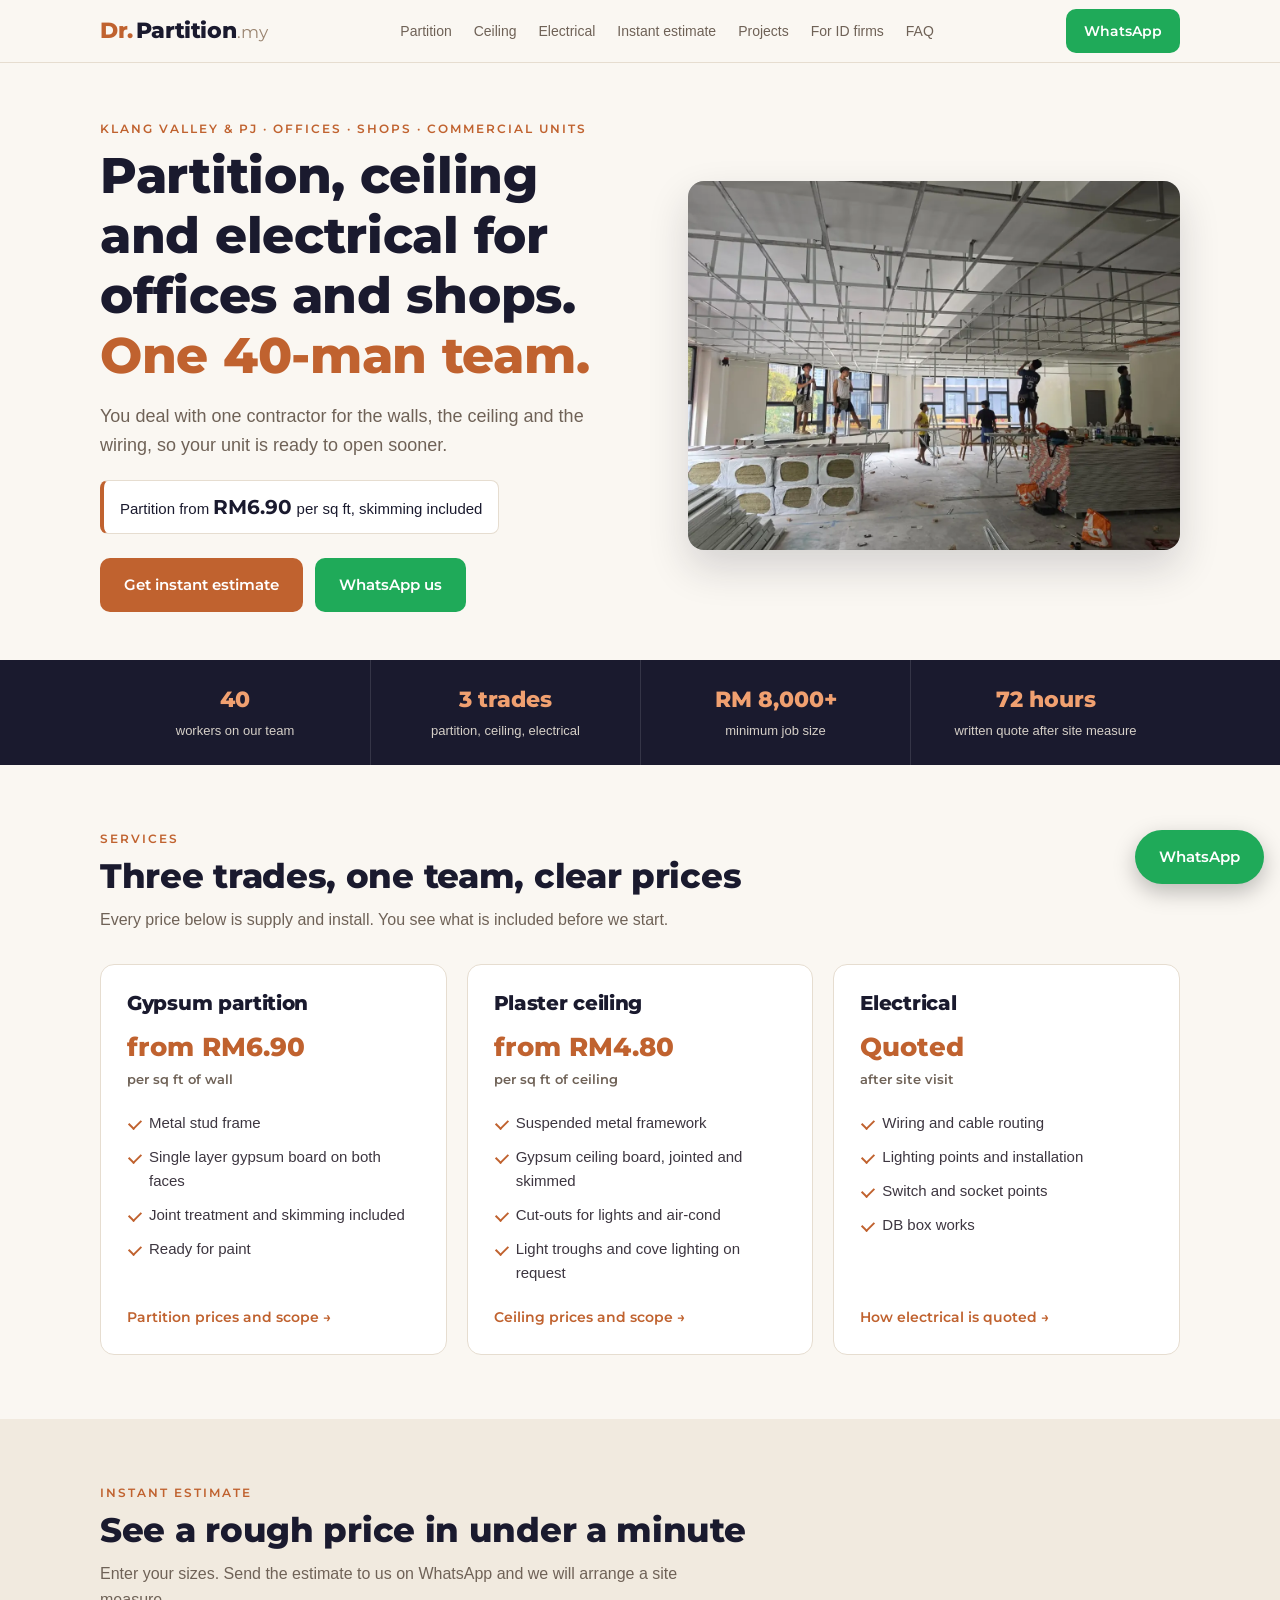
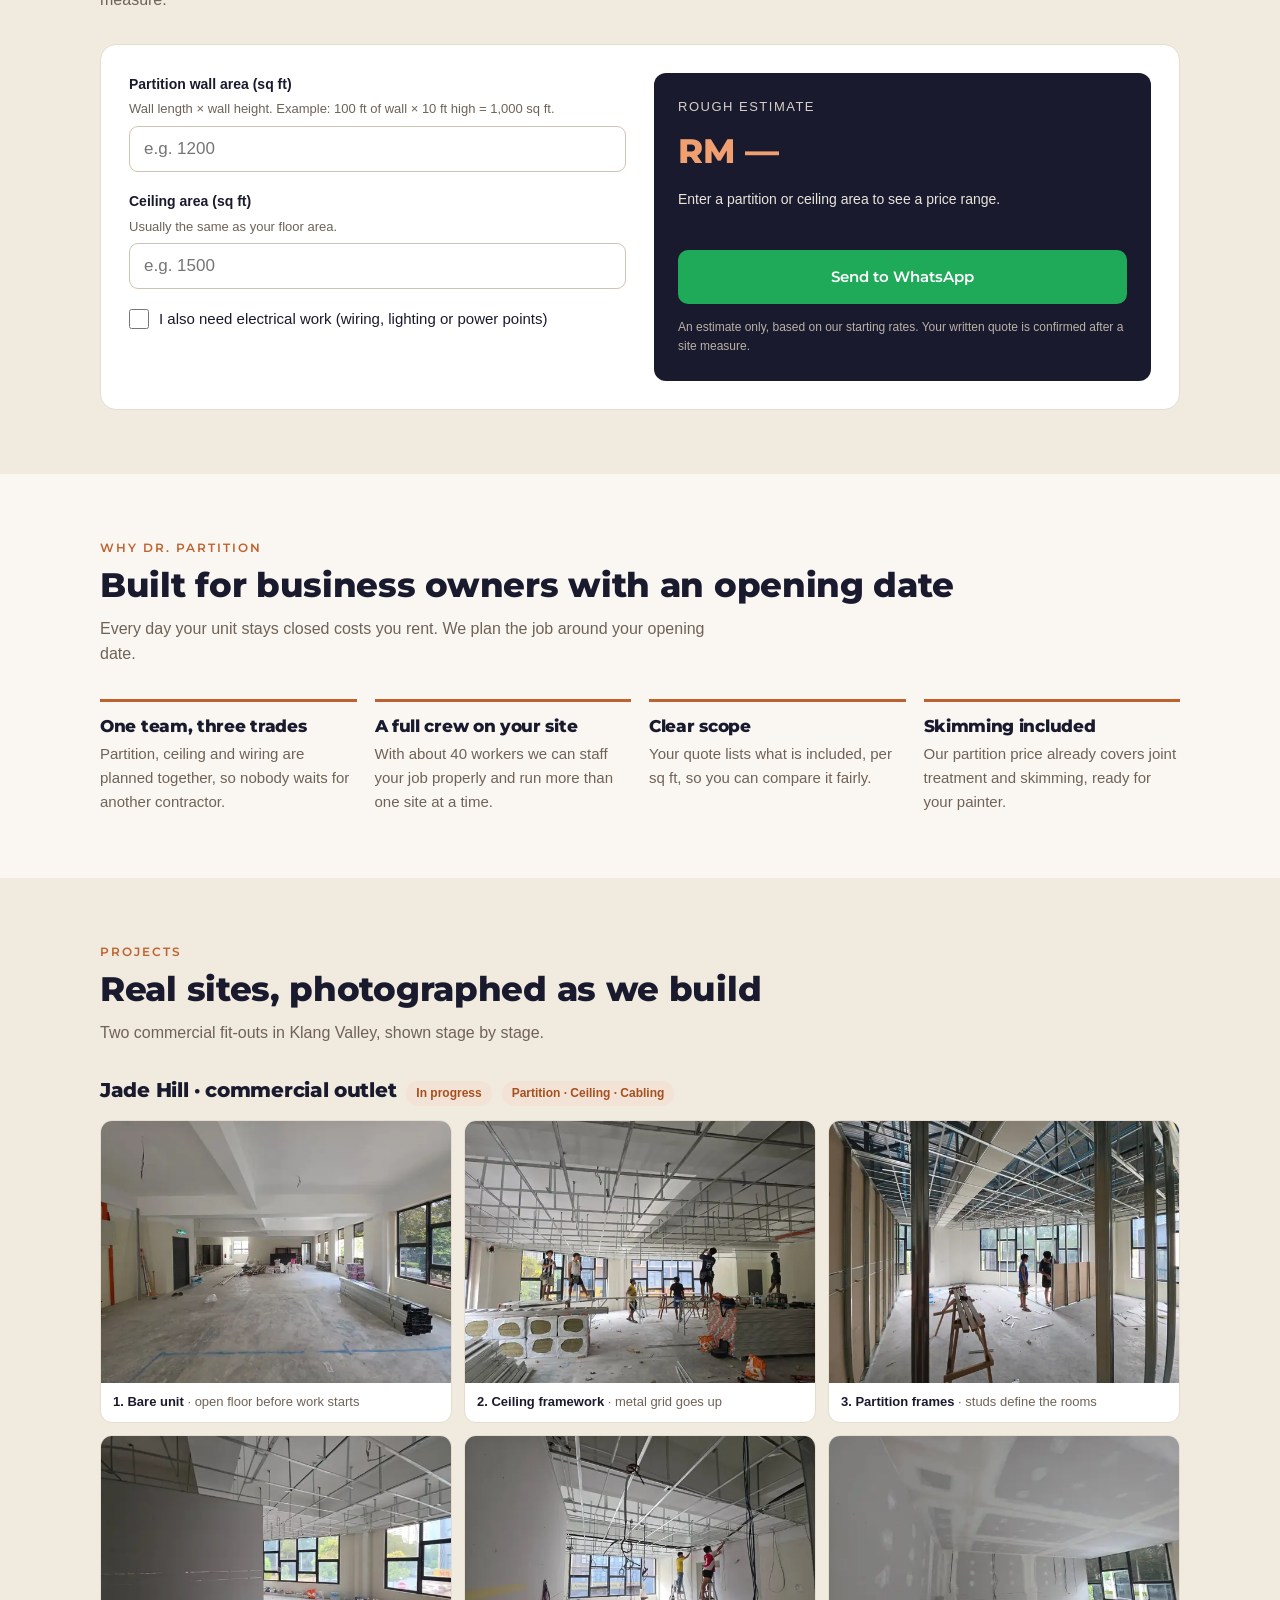
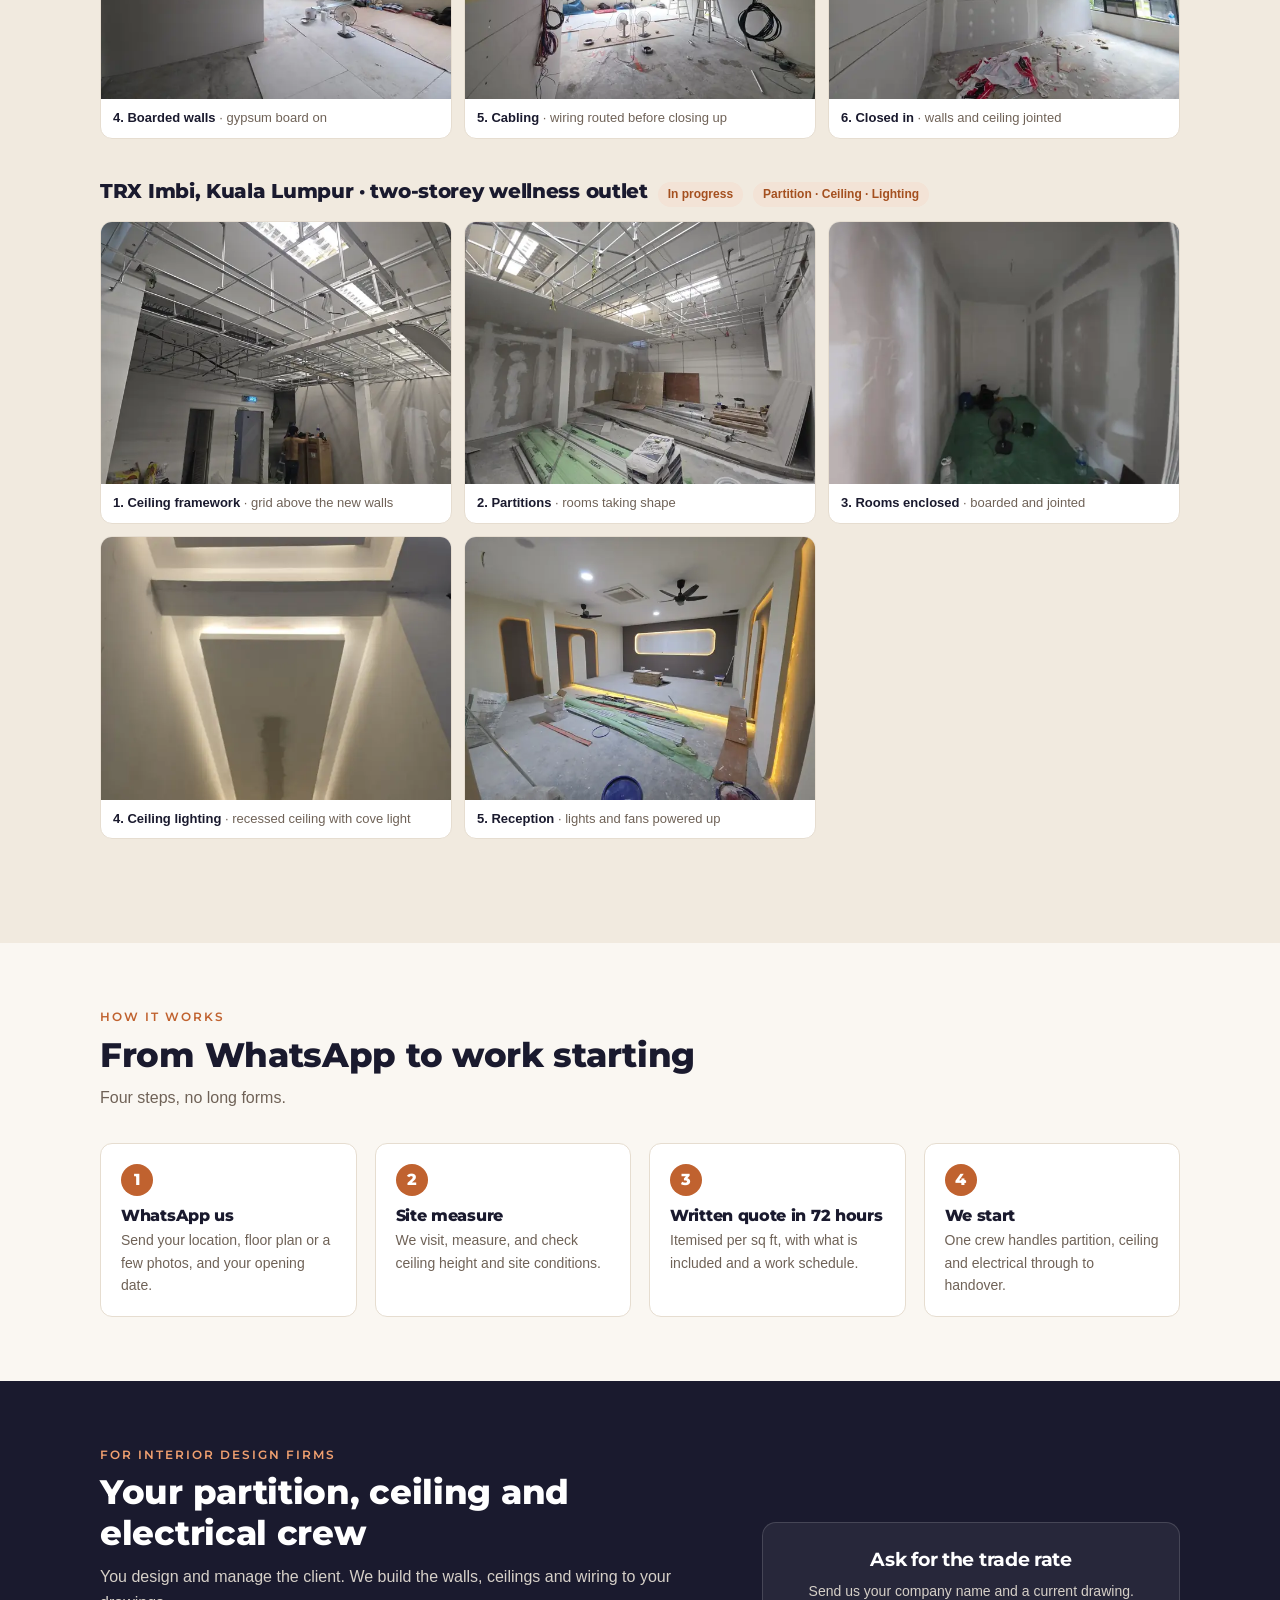
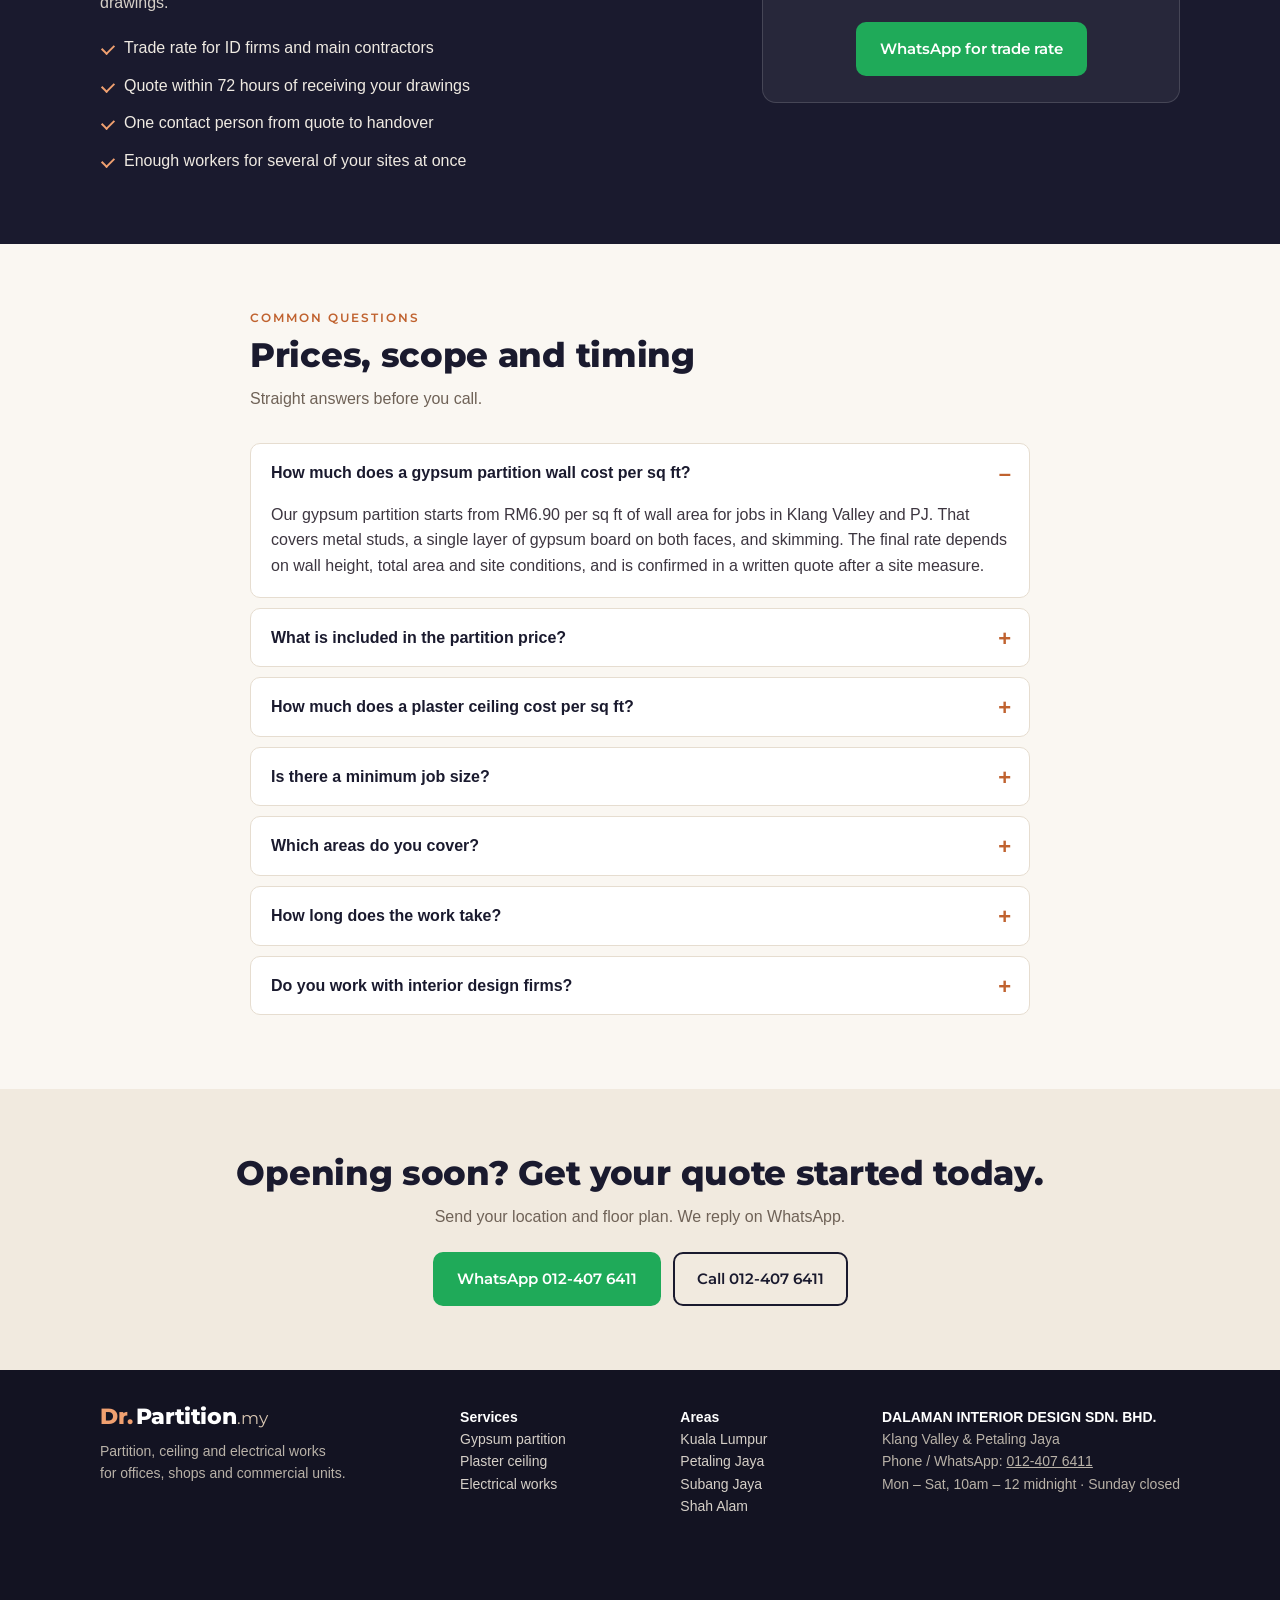
==== commit fbbe1d26: "Correct company name to DALAMAN INTERIOR DESIGN SDN. BHD. Co-Authored-By: Claude Opus 5.5 <noreply@a" ====
--- a/index.html
+++ b/index.html
@@ -22,7 +22,7 @@
   "@context":"https://schema.org",
   "@type":"GeneralContractor",
   "name":"Dr. Partition.my",
-  "legalName":"DALAMAN INTERIOR SDN. BHD.",
+  "legalName":"DALAMAN INTERIOR DESIGN SDN. BHD.",
   "url":"https://drpartition.my/",
   "image":"https://drpartition.my/img/a2-ceiling-grid.webp",
   "telephone":"+60124076411",
@@ -296,7 +296,7 @@
       <a href="partition-ceiling-shah-alam/">Shah Alam</a>
     </div>
     <div>
-      <b>DALAMAN INTERIOR SDN. BHD.</b><br>
+      <b>DALAMAN INTERIOR DESIGN SDN. BHD.</b><br>
       Klang Valley &amp; Petaling Jaya<br>
       Phone / WhatsApp: <a href="tel:+60124076411">012-407 6411</a><br>
       Mon – Sat, 10am – 12 midnight · Sunday closed
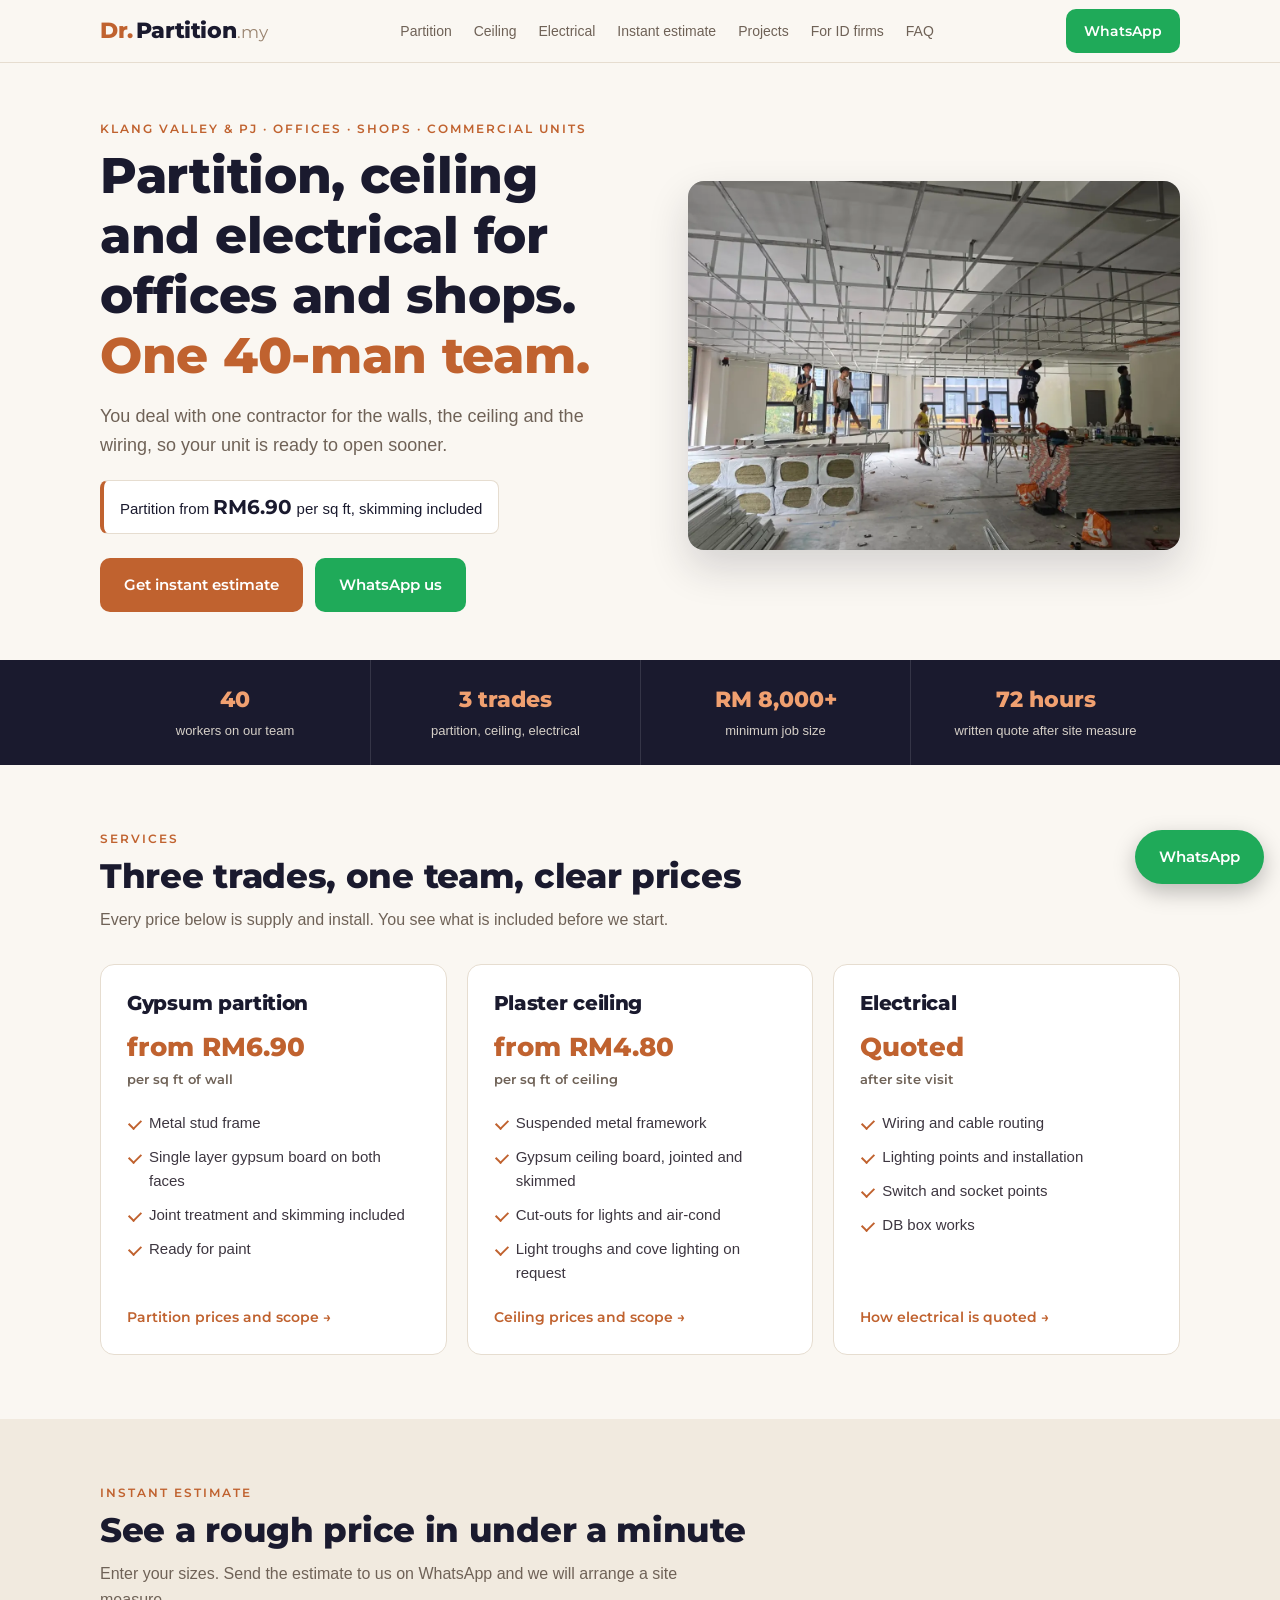
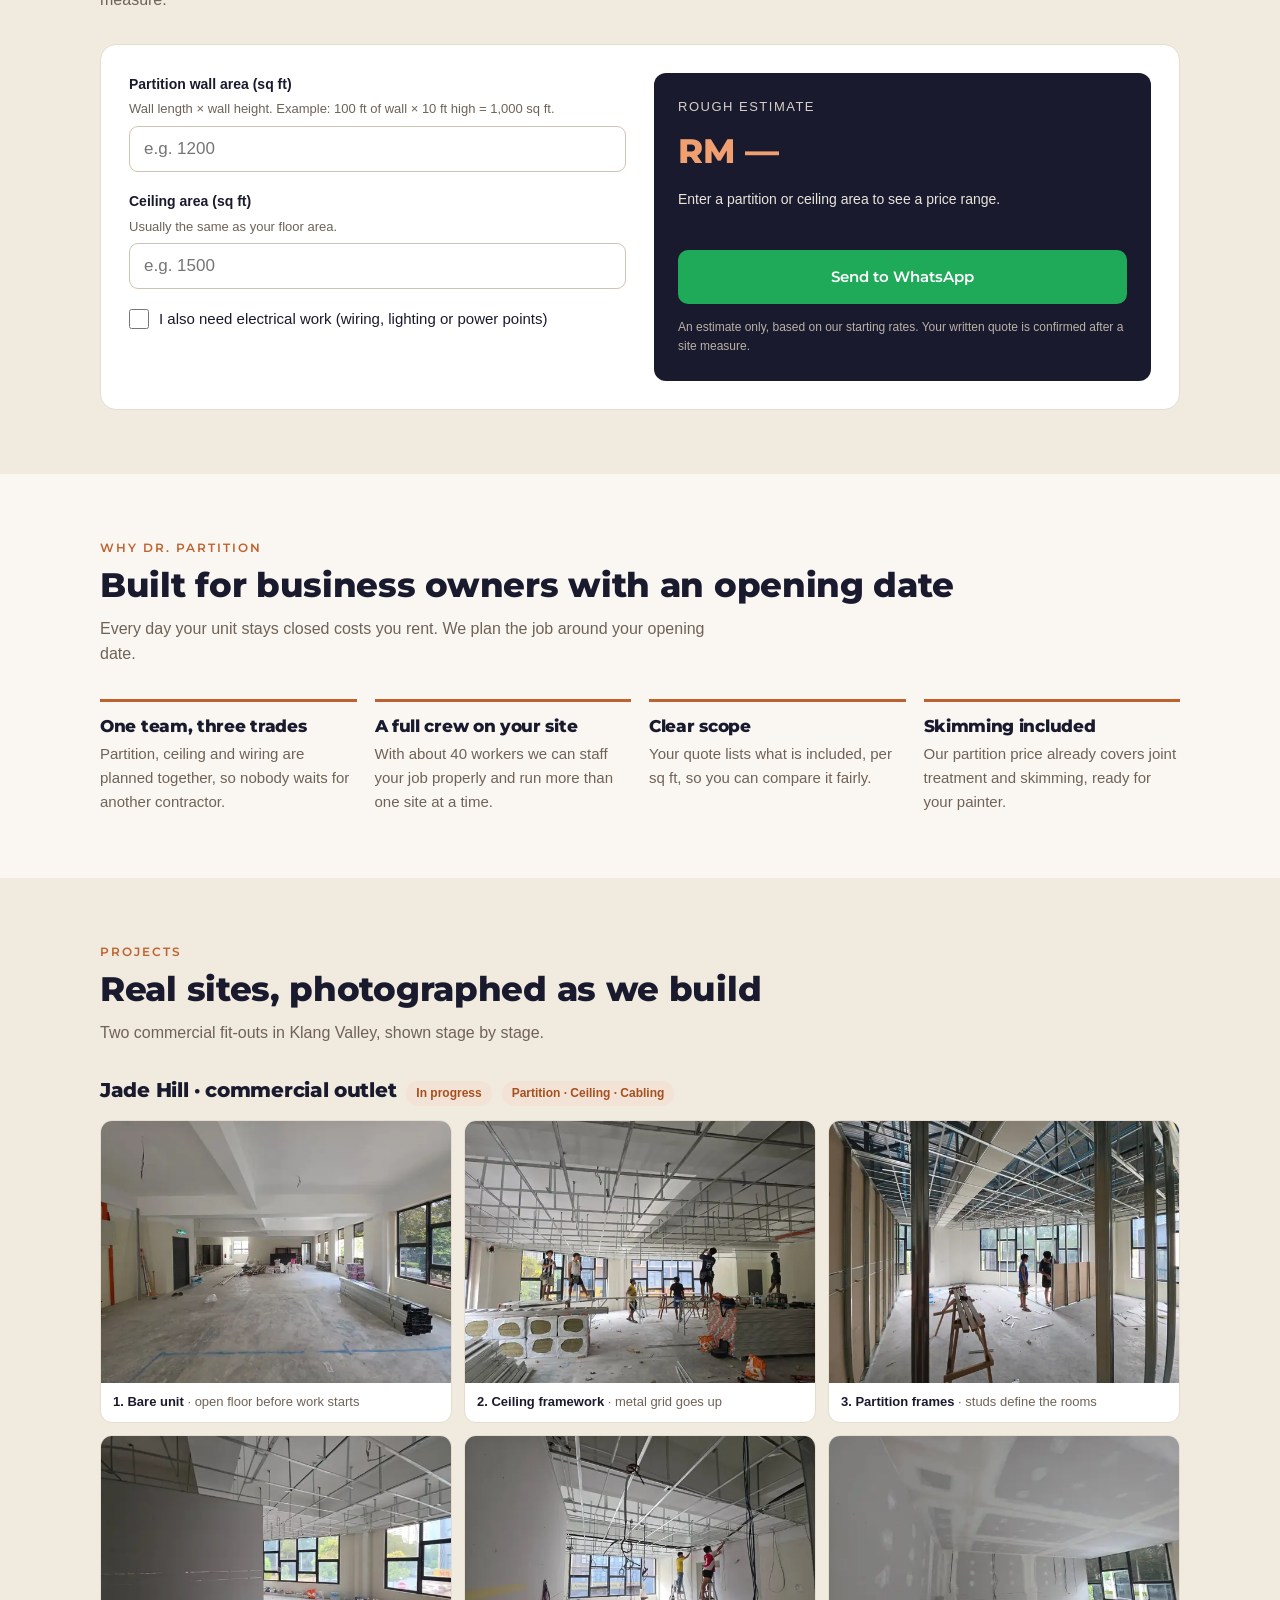
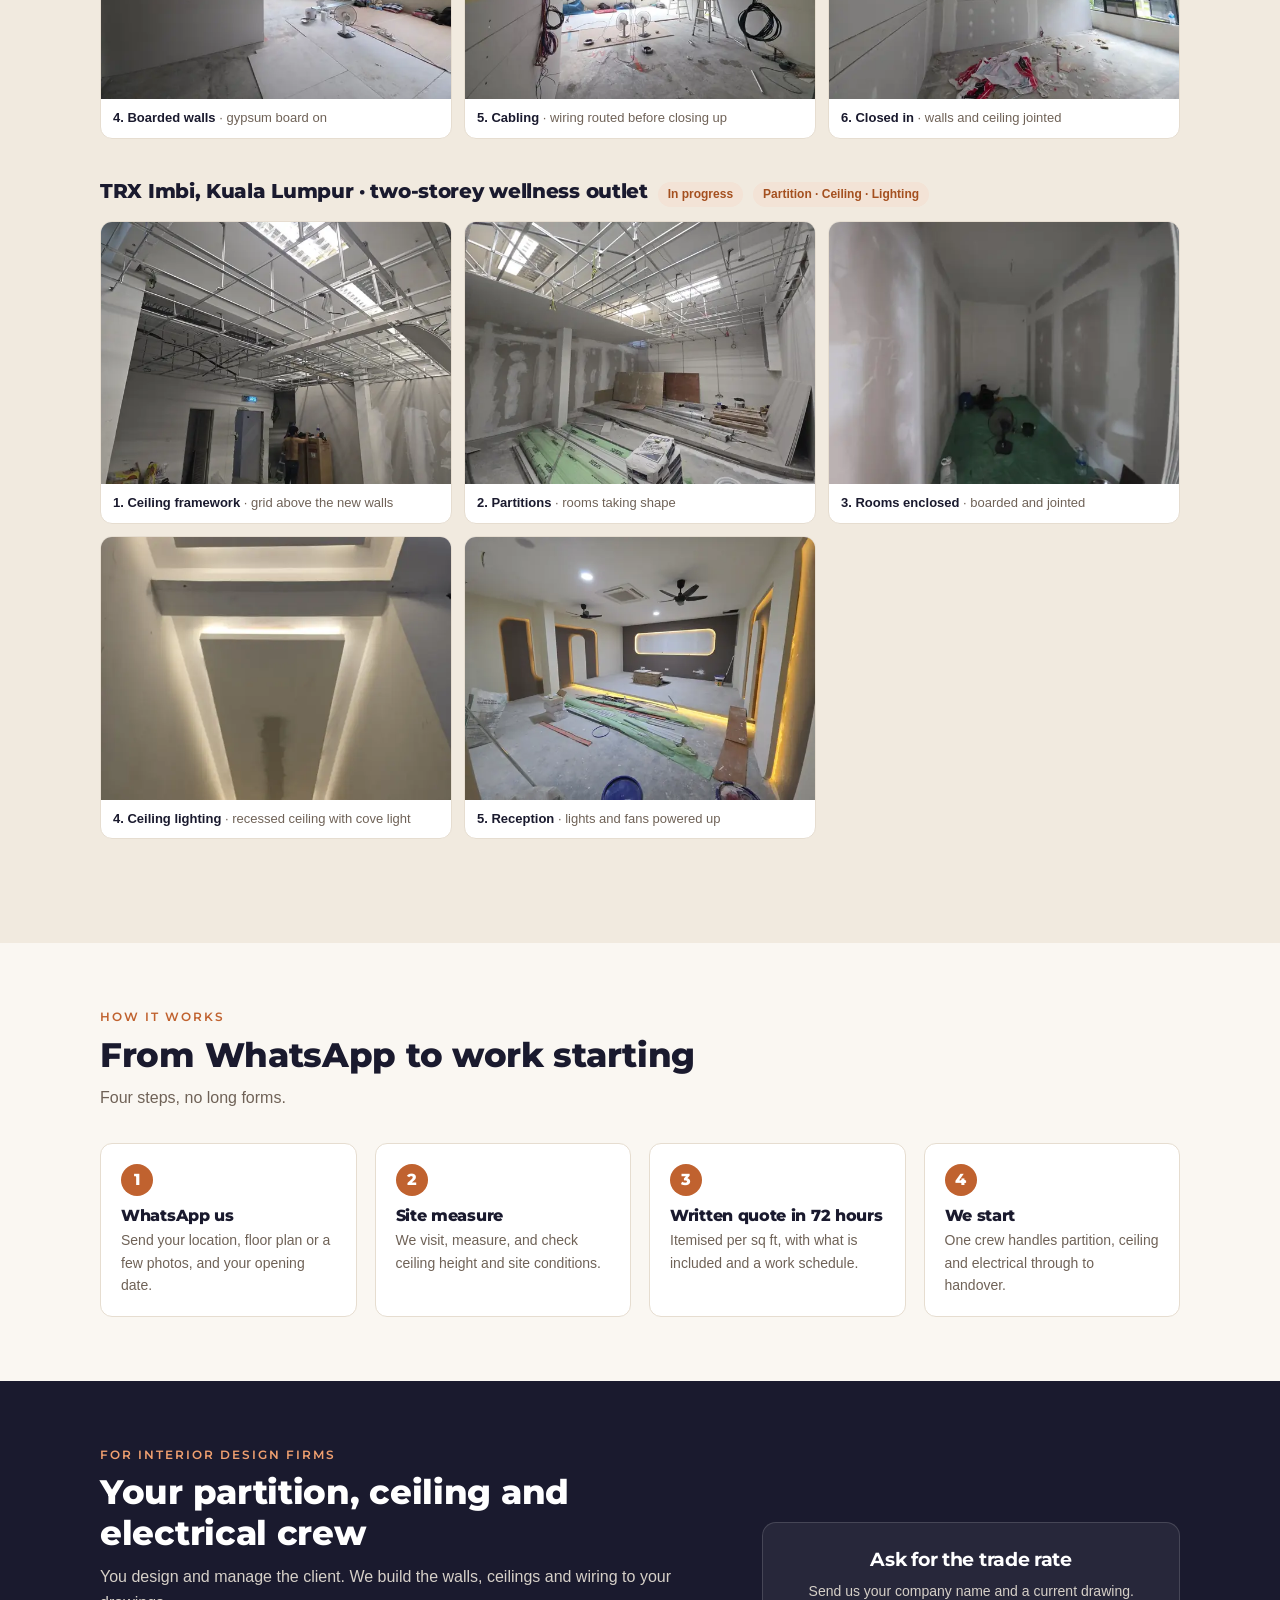
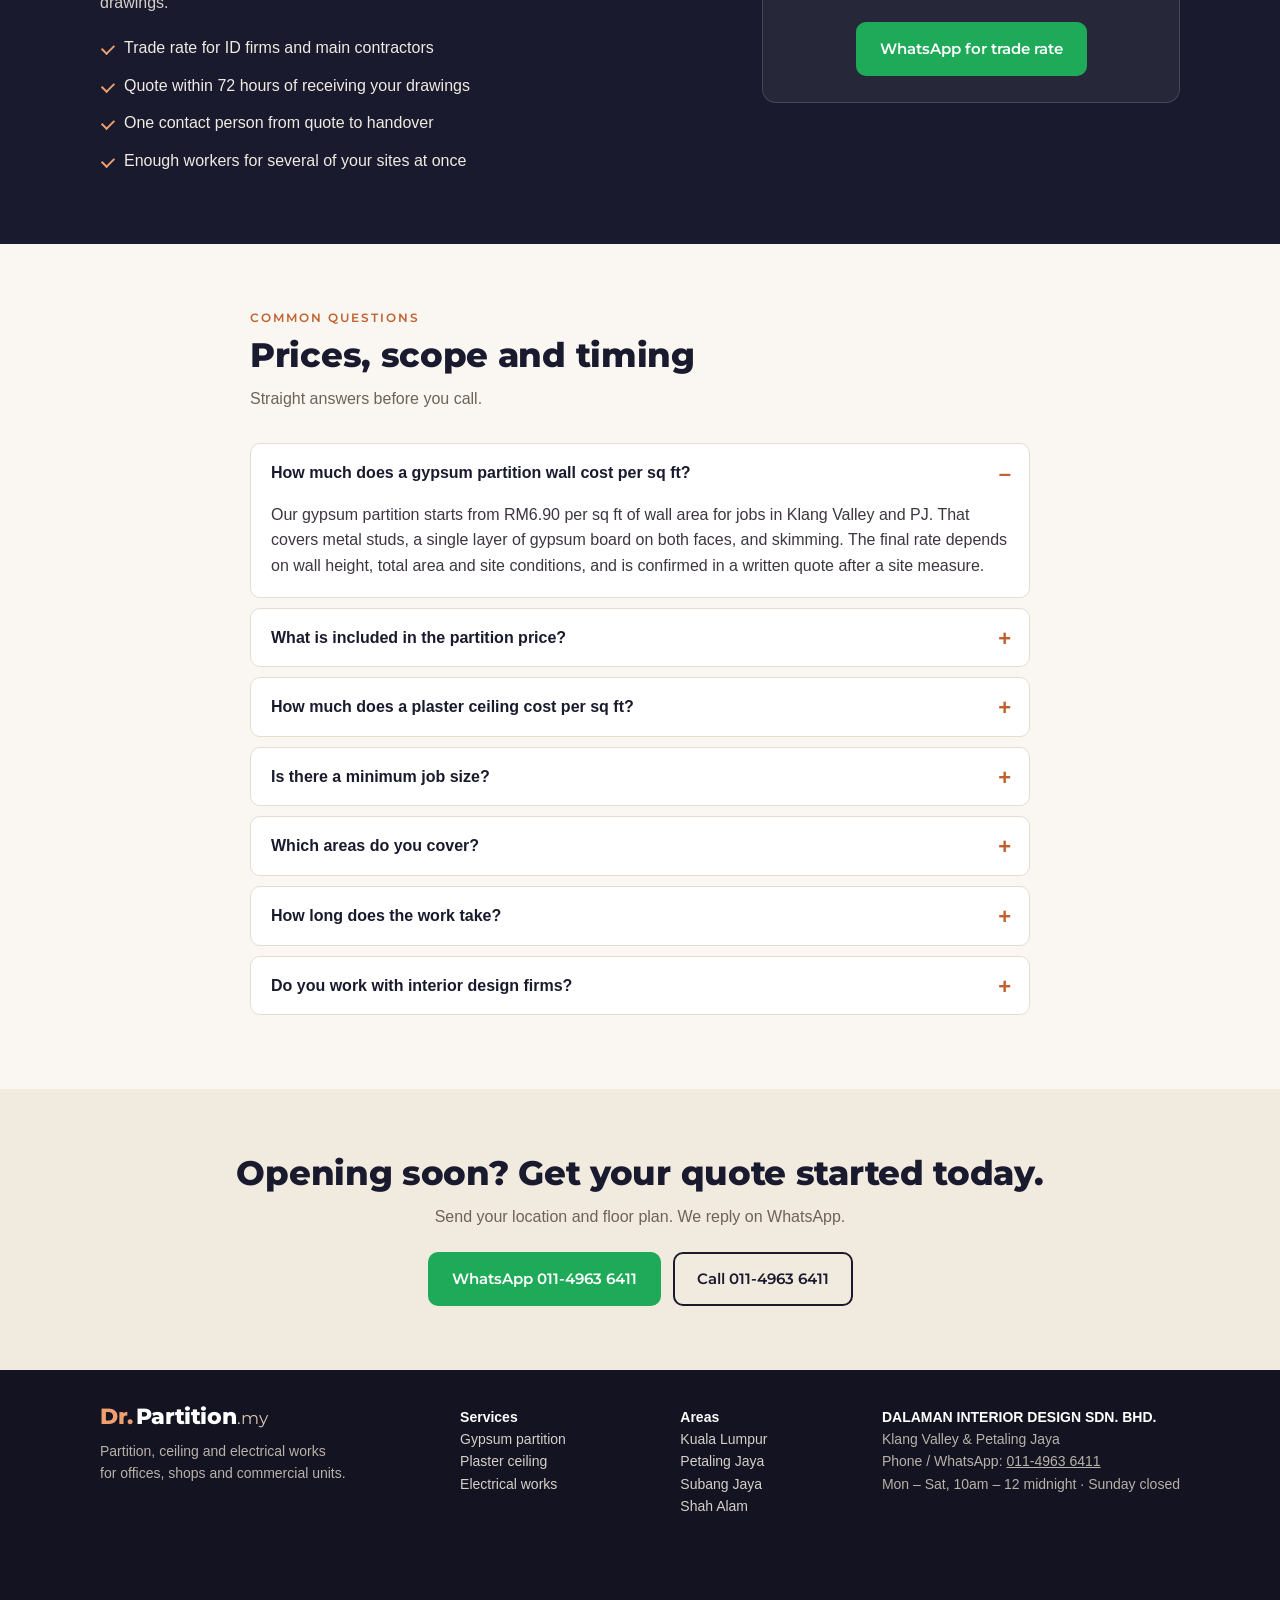
==== commit 2bb472ef: "Change phone and WhatsApp to 011-4963 6411 Co-Authored-By: Claude Opus 5.5 <noreply@anthropic.com>" ====
--- a/index.html
+++ b/index.html
@@ -25,7 +25,7 @@
   "legalName":"DALAMAN INTERIOR DESIGN SDN. BHD.",
   "url":"https://drpartition.my/",
   "image":"https://drpartition.my/img/a2-ceiling-grid.webp",
-  "telephone":"+60124076411",
+  "telephone":"+601149636411",
   "description":"Gypsum partition, plaster ceiling and electrical works for offices, shops and commercial units in Klang Valley and Petaling Jaya. Electrical works by a PW4 wireman.",
   "areaServed":[{"@type":"City","name":"Petaling Jaya"},{"@type":"City","name":"Kuala Lumpur"},{"@type":"AdministrativeArea","name":"Klang Valley"}],
   "address":{"@type":"PostalAddress","addressLocality":"Petaling Jaya","addressRegion":"Selangor","addressCountry":"MY"},
@@ -270,8 +270,8 @@
     <h2>Opening soon? Get your quote started today.</h2>
     <p style="color:var(--muted)">Send your location and floor plan. We reply on WhatsApp.</p>
     <div class="cta-row">
-      <a class="btn btn-wa" data-wa="Hi Dr. Partition, I'd like a quote for my office/shop.">WhatsApp 012-407 6411</a>
-      <a class="btn btn-line" href="tel:+60124076411">Call 012-407 6411</a>
+      <a class="btn btn-wa" data-wa="Hi Dr. Partition, I'd like a quote for my office/shop.">WhatsApp 011-4963 6411</a>
+      <a class="btn btn-line" href="tel:+601149636411">Call 011-4963 6411</a>
     </div>
   </div>
 </section>
@@ -298,7 +298,7 @@
     <div>
       <b>DALAMAN INTERIOR DESIGN SDN. BHD.</b><br>
       Klang Valley &amp; Petaling Jaya<br>
-      Phone / WhatsApp: <a href="tel:+60124076411">012-407 6411</a><br>
+      Phone / WhatsApp: <a href="tel:+601149636411">011-4963 6411</a><br>
       Mon – Sat, 10am – 12 midnight · Sunday closed
     </div>
   </div>
@@ -308,7 +308,7 @@
 
 <script>
 (function () {
-  var WA = '60124076411';
+  var WA = '601149636411';
   var RATES = { partition: [6.90, 7.90], ceiling: [4.80, 5.50] };
   var MIN_JOB = 8000;
 
